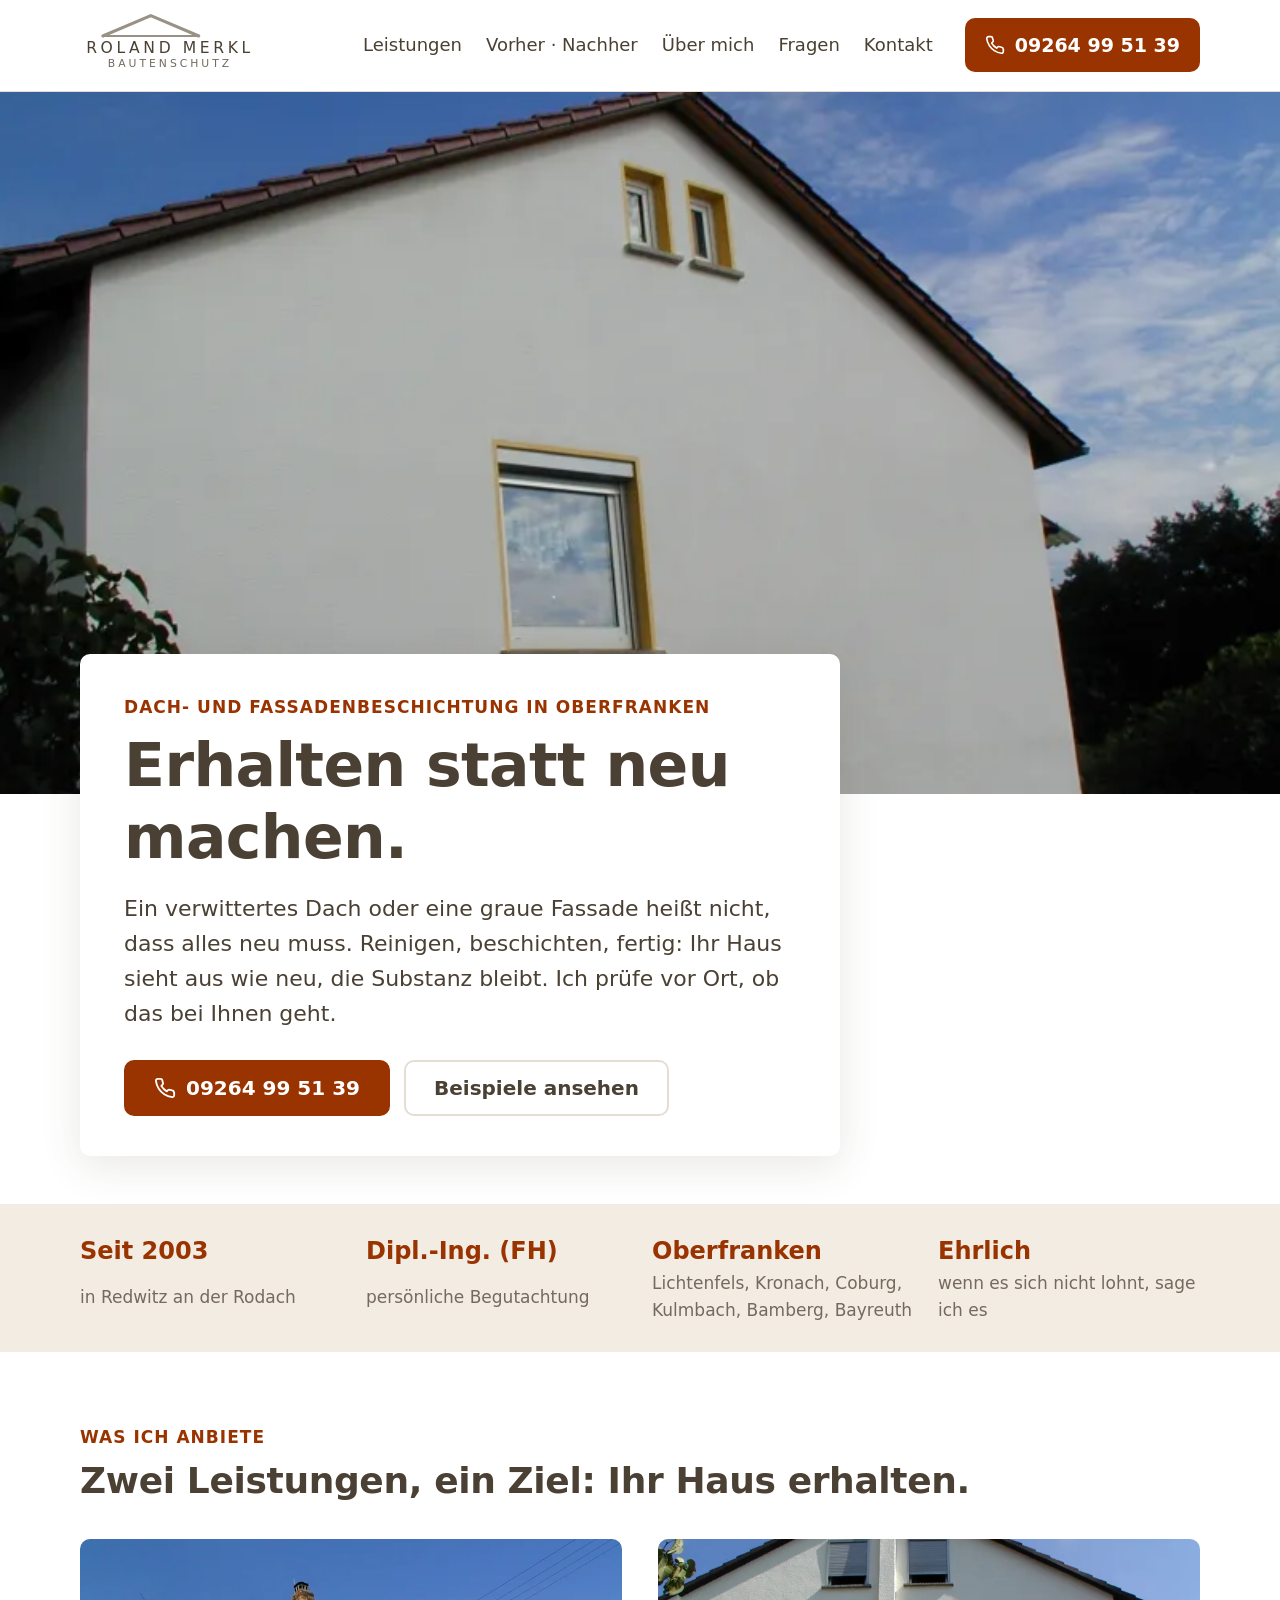
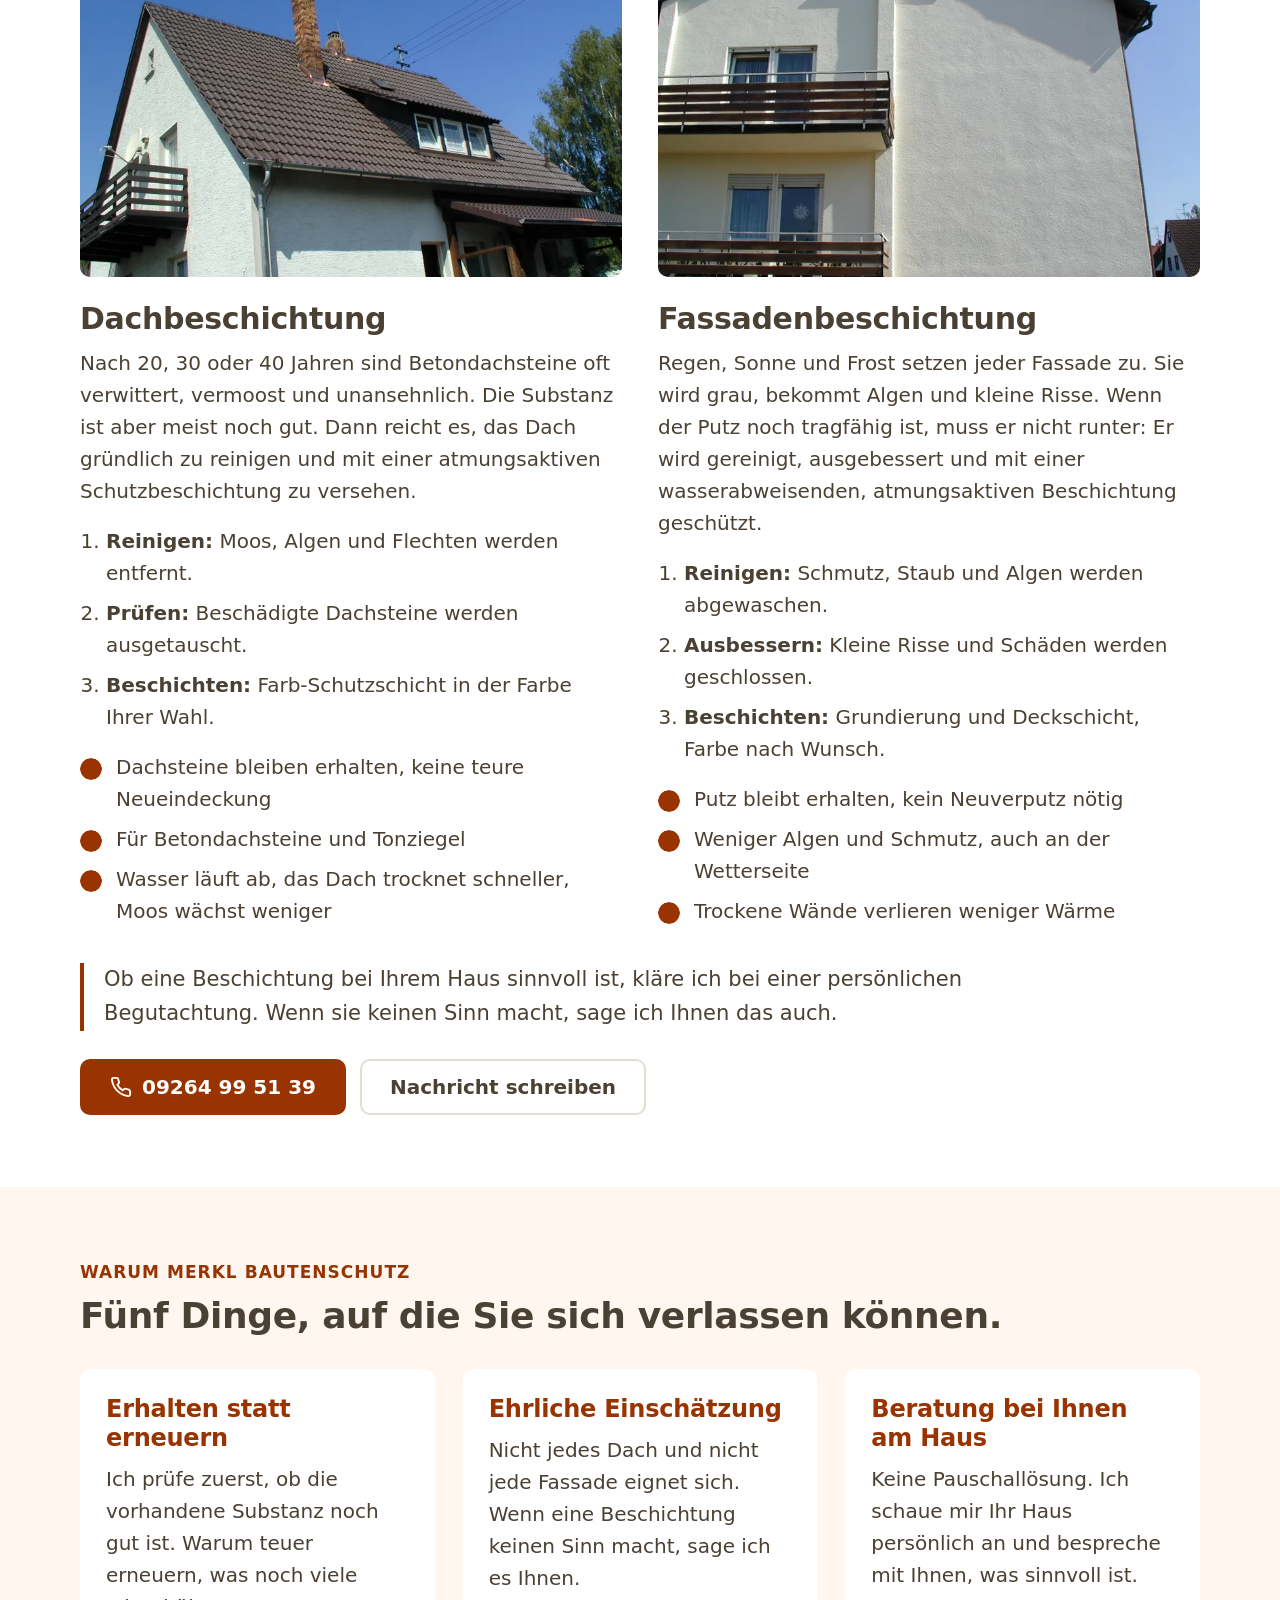
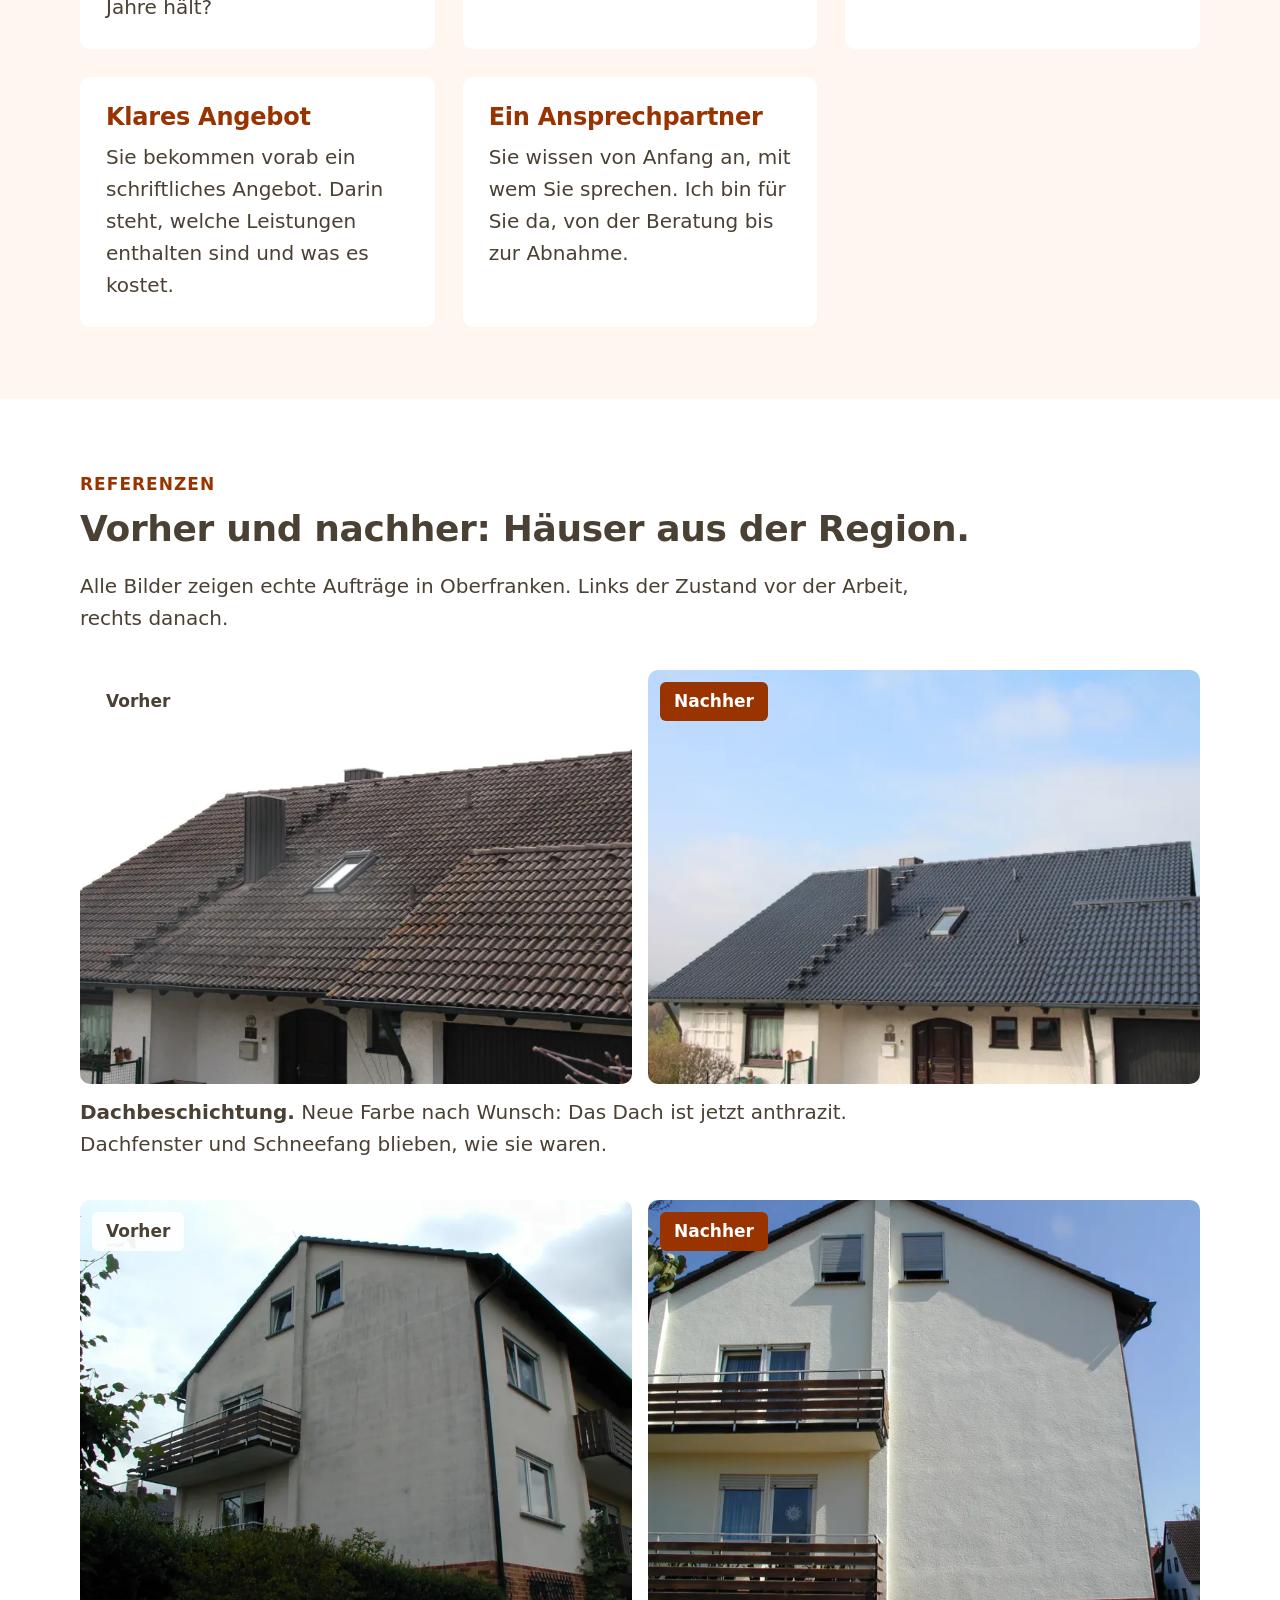
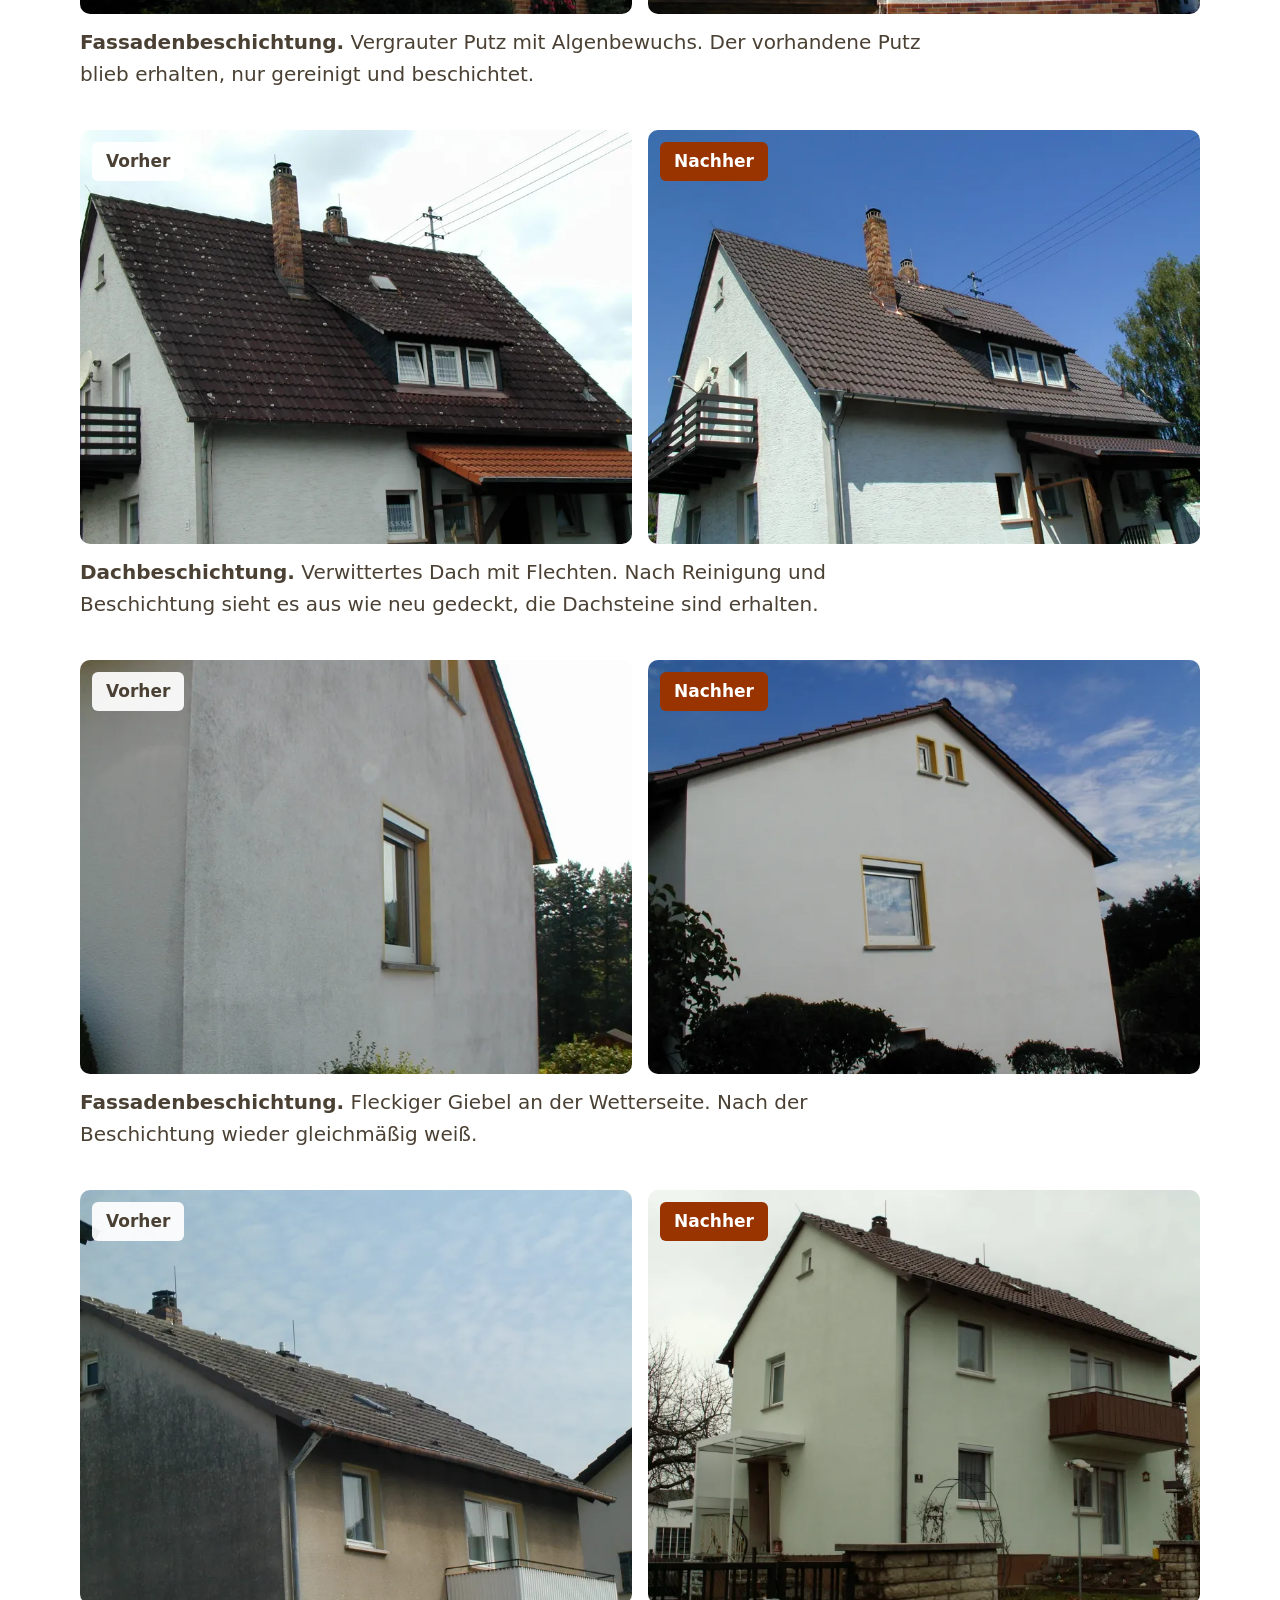
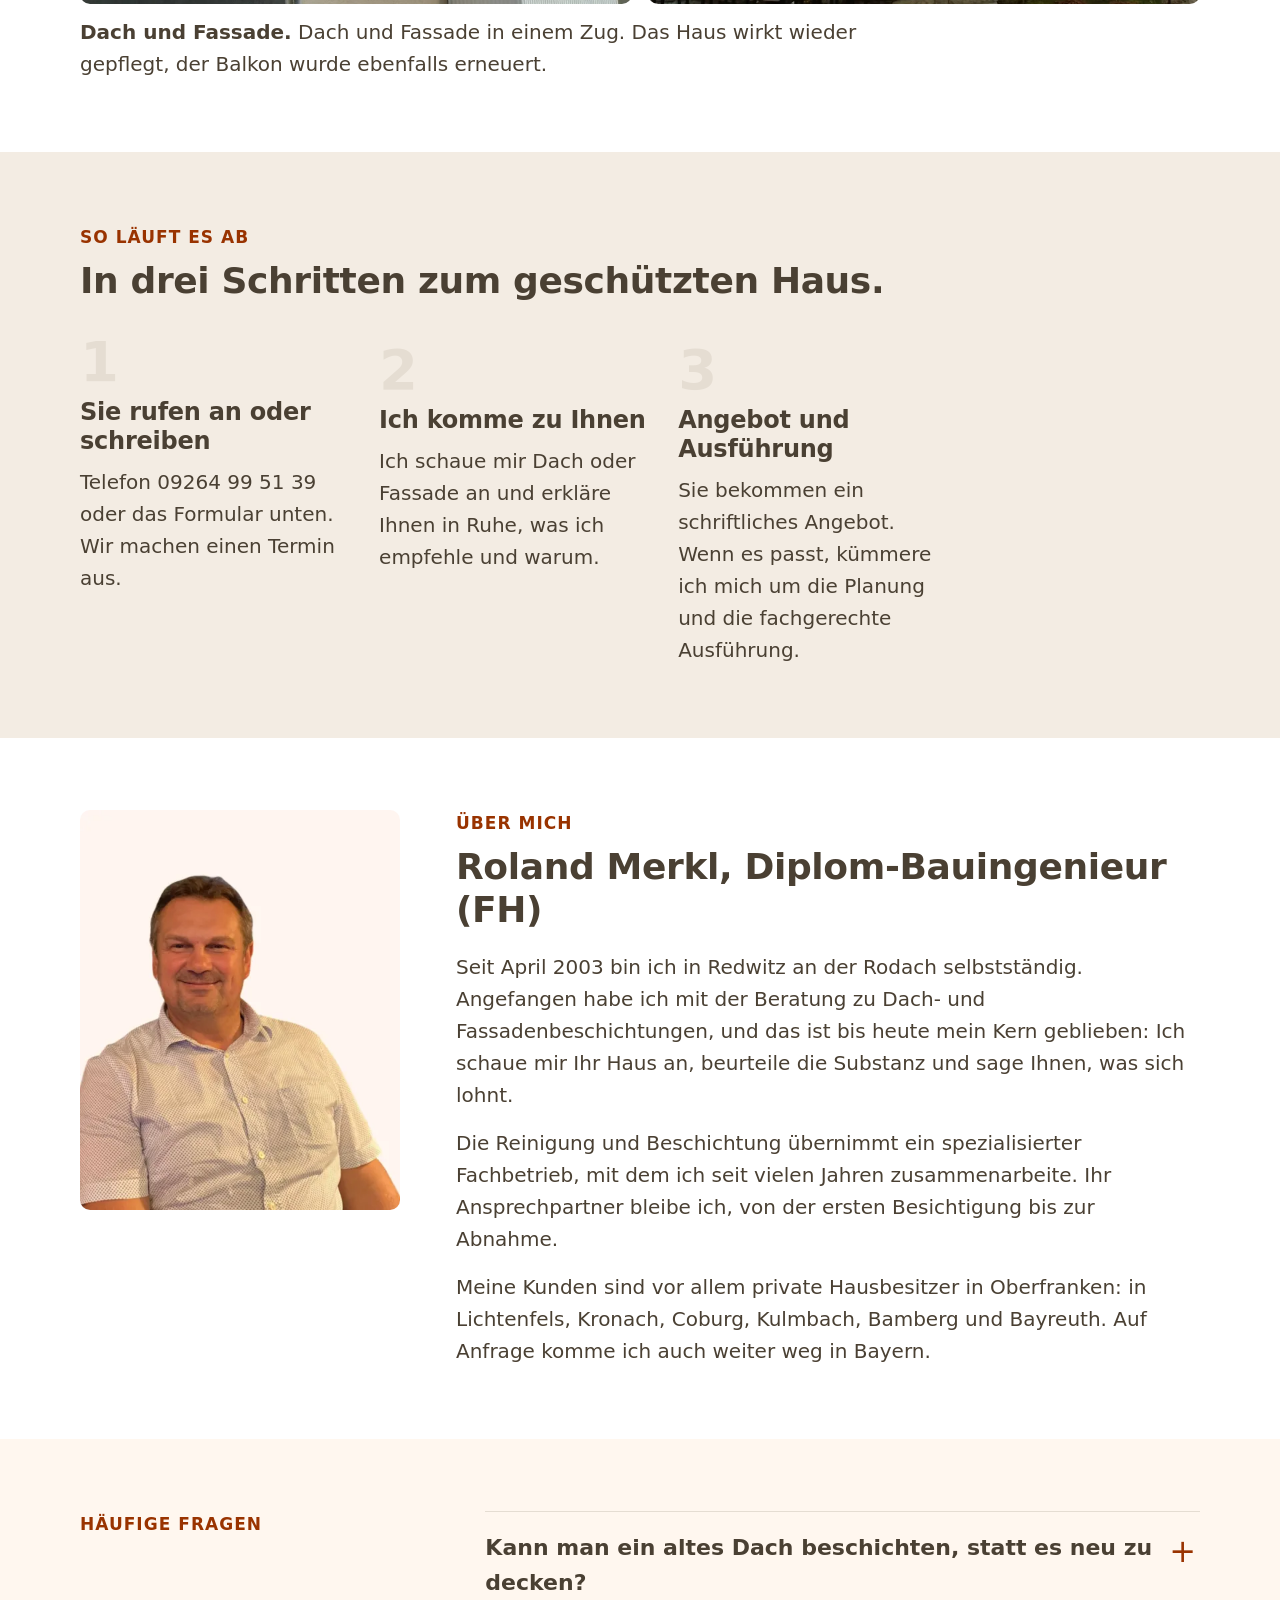
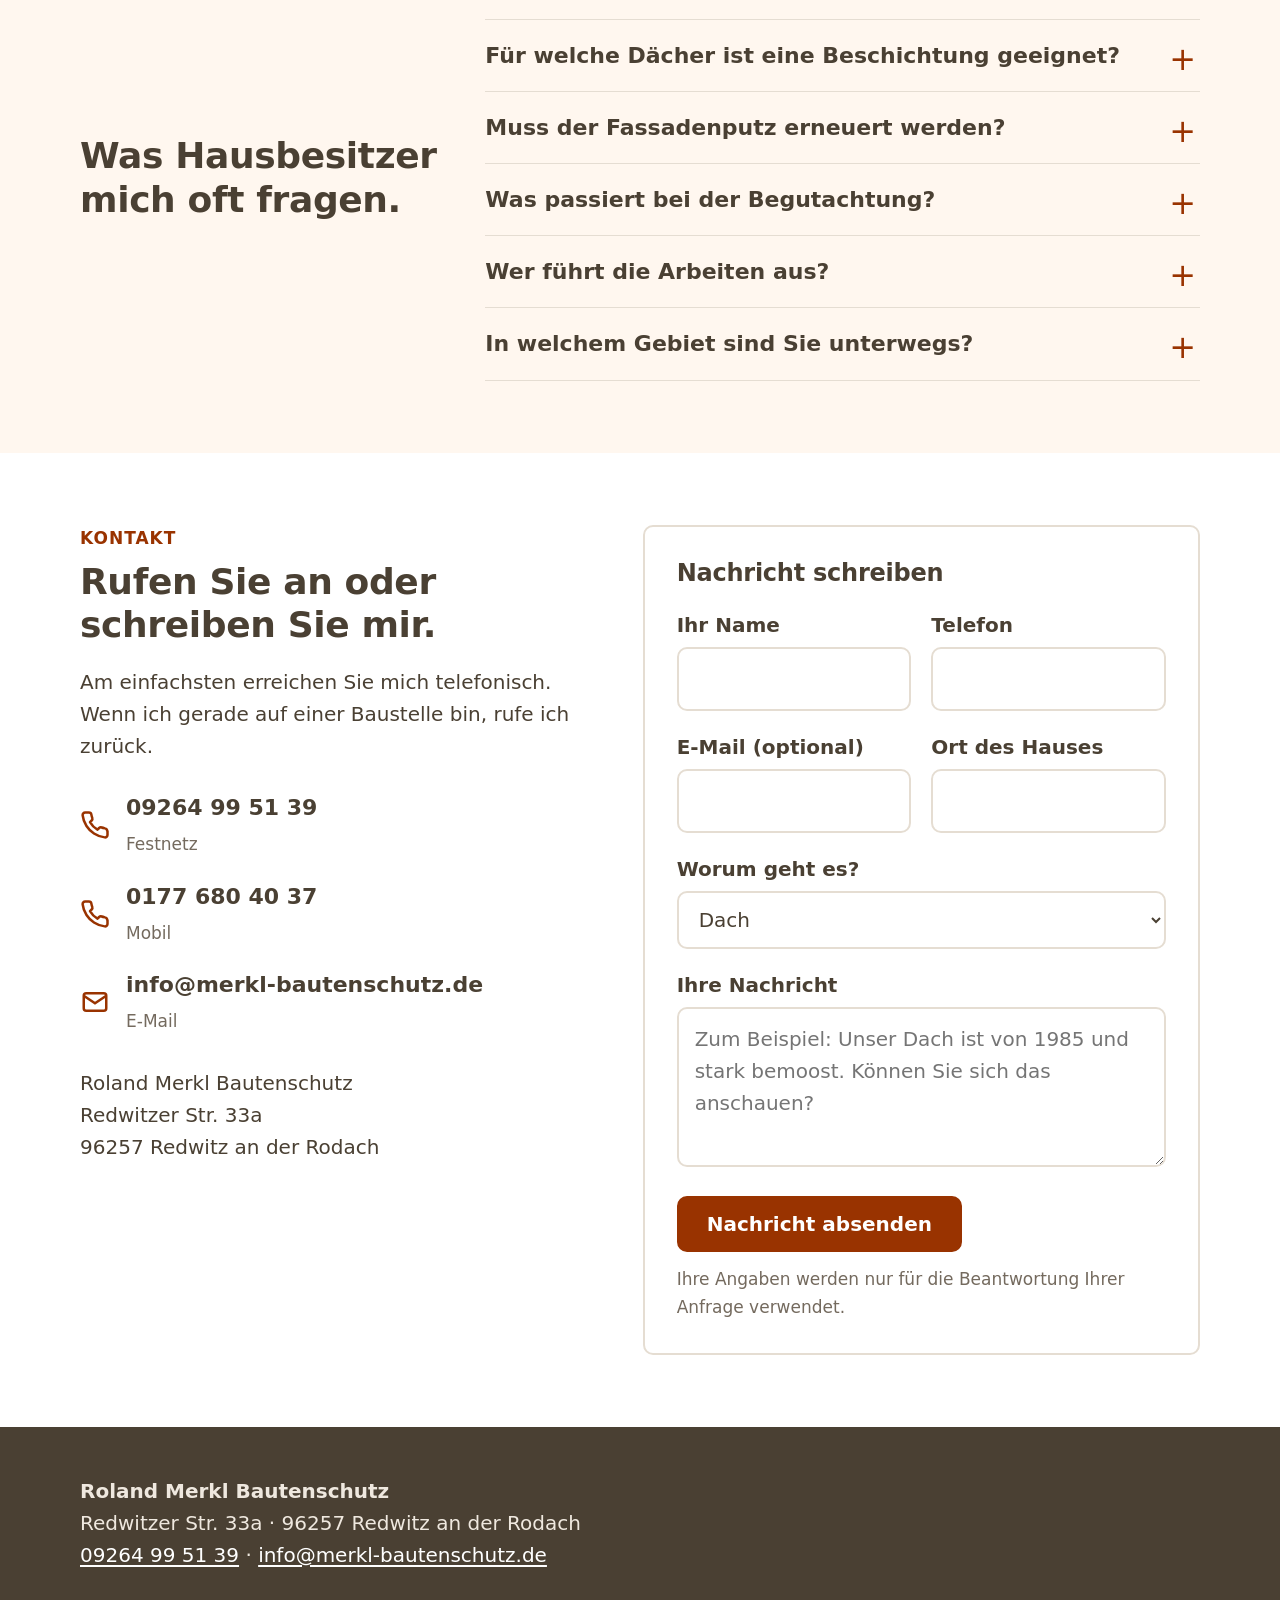
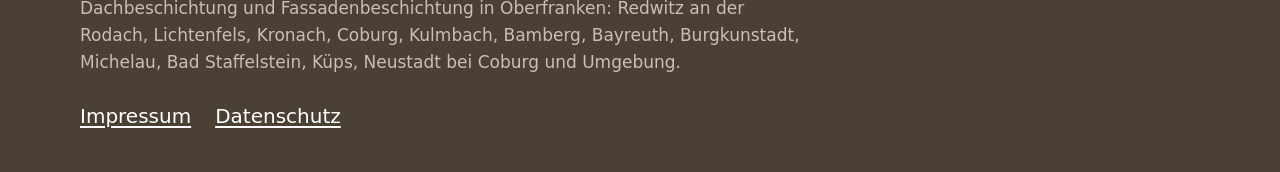
==== index.html @ bc57bfea "Bilder getauscht: Fassade oben, anderes Fassadenbild bei Leistungen, anderes Dach-Paar zuerst" ====
<!doctype html>
<html lang="de">
<head>
<meta charset="utf-8">
<meta name="robots" content="noindex">
<meta name="viewport" content="width=device-width, initial-scale=1">
<title>Dachbeschichtung und Fassadenbeschichtung in Oberfranken · Roland Merkl Bautenschutz</title>
<meta name="description" content="Dach und Fassade erhalten statt teuer erneuern: Dachbeschichtung und Fassadenbeschichtung in Oberfranken (Lichtenfels, Kronach, Coburg, Kulmbach, Bamberg, Bayreuth). Persönliche Begutachtung durch Diplom-Bauingenieur Roland Merkl, Redwitz. Tel. 09264 99 51 39.">
<link rel="canonical" href="https://www.merkl-bautenschutz.de/">
<meta property="og:type" content="website">
<meta property="og:locale" content="de_DE">
<meta property="og:title" content="Dach- und Fassadenbeschichtung in Oberfranken · Roland Merkl Bautenschutz">
<meta property="og:description" content="Ein altes Dach muss nicht gleich neu gedeckt werden. Persönliche Begutachtung, ehrliche Einschätzung, Ausführung durch Fachbetrieb.">
<meta property="og:image" content="https://www.merkl-bautenschutz.de/assets/original/dach-2-nachher.jpg">
<meta property="og:url" content="https://www.merkl-bautenschutz.de/">
<script type="application/ld+json">{"@context": "https://schema.org", "@type": "HomeAndConstructionBusiness", "name": "Roland Merkl Bautenschutz", "description": "Dachbeschichtung und Fassadenbeschichtung in Oberfranken. Persönliche Begutachtung durch Diplom-Bauingenieur (FH) Roland Merkl. Erhalten statt neu decken oder neu verputzen.", "url": "https://www.merkl-bautenschutz.de/", "telephone": "+499264995139", "email": "info@merkl-bautenschutz.de", "founder": {"@type": "Person", "name": "Roland Merkl", "jobTitle": "Diplom-Bauingenieur (FH)"}, "foundingDate": "2003-04", "address": {"@type": "PostalAddress", "streetAddress": "Redwitzer Str. 33a", "postalCode": "96257", "addressLocality": "Redwitz an der Rodach", "addressRegion": "Bayern", "addressCountry": "DE"}, "geo": {"@type": "GeoCoordinates", "latitude": 50.1968, "longitude": 11.2182}, "areaServed": [{"@type": "Place", "name": "Redwitz an der Rodach"}, {"@type": "Place", "name": "Lichtenfels"}, {"@type": "Place", "name": "Kronach"}, {"@type": "Place", "name": "Coburg"}, {"@type": "Place", "name": "Kulmbach"}, {"@type": "Place", "name": "Bamberg"}, {"@type": "Place", "name": "Bayreuth"}, {"@type": "Place", "name": "Burgkunstadt"}, {"@type": "Place", "name": "Michelau"}, {"@type": "Place", "name": "Bad Staffelstein"}, {"@type": "Place", "name": "Küps"}, {"@type": "Place", "name": "Neustadt bei Coburg"}, {"@type": "Place", "name": "Oberfranken"}, {"@type": "Place", "name": "Bayern"}], "image": ["https://www.merkl-bautenschutz.de/assets/dach-1-nachher.jpg", "https://www.merkl-bautenschutz.de/assets/fassade-1-nachher.jpg", "https://www.merkl-bautenschutz.de/assets/dach-2-nachher.jpg", "https://www.merkl-bautenschutz.de/assets/fassade-2-nachher.jpg", "https://www.merkl-bautenschutz.de/assets/dach-fassade-1-nachher.jpg"], "hasOfferCatalog": {"@type": "OfferCatalog", "name": "Leistungen", "itemListElement": [{"@type": "Offer", "itemOffered": {"@type": "Service", "name": "Dachbeschichtung", "description": "Reinigung und Schutzbeschichtung von Betondachsteinen und Tonziegeln, statt Neueindeckung."}}, {"@type": "Offer", "itemOffered": {"@type": "Service", "name": "Fassadenbeschichtung", "description": "Reinigung, Ausbesserung und wasserabweisende Beschichtung von Putzfassaden, statt Neuverputz."}}]}}</script>
<script type="application/ld+json">{"@context": "https://schema.org", "@type": "FAQPage", "mainEntity": [{"@type": "Question", "name": "Kann man ein altes Dach beschichten, statt es neu zu decken?", "acceptedAnswer": {"@type": "Answer", "text": "Ja, wenn die Dachsteine noch fest und die Unterkonstruktion in Ordnung sind. Die Beschichtung schützt die Oberfläche und sorgt dafür, dass Wasser abläuft und Moos nicht mehr so leicht wächst. Ob das bei Ihrem Dach geht, sehe ich bei der Begutachtung."}}, {"@type": "Question", "name": "Für welche Dächer ist eine Beschichtung geeignet?", "acceptedAnswer": {"@type": "Answer", "text": "Für Betondachsteine und Tonziegel mit guter Substanz. Bei stark beschädigten Steinen, undichter Unterdeckung oder schadhafter Konstruktion rate ich ab. Dann ist eine Neueindeckung die ehrlichere Lösung."}}, {"@type": "Question", "name": "Muss der Fassadenputz erneuert werden?", "acceptedAnswer": {"@type": "Answer", "text": "In vielen Fällen nicht. Wenn der Putz noch tragfähig ist, wird er gereinigt, kleine Risse werden ausgebessert, dann kommt die Beschichtung drauf. Das ist deutlich günstiger als neu verputzen."}}, {"@type": "Question", "name": "Was passiert bei der Begutachtung?", "acceptedAnswer": {"@type": "Answer", "text": "Ich komme zu Ihnen nach Hause, schaue mir Dach oder Fassade an und erkläre Ihnen, was sinnvoll ist und was nicht. Danach bekommen Sie ein schriftliches Angebot, in dem alle Leistungen aufgeführt sind."}}, {"@type": "Question", "name": "Wer führt die Arbeiten aus?", "acceptedAnswer": {"@type": "Answer", "text": "Die Reinigung und Beschichtung übernimmt ein spezialisierter Fachbetrieb, mit dem ich seit vielen Jahren zusammenarbeite. Ihr Ansprechpartner bleibe ich, von der ersten Beratung bis zur Abnahme."}}, {"@type": "Question", "name": "In welchem Gebiet sind Sie unterwegs?", "acceptedAnswer": {"@type": "Answer", "text": "Vor allem in Oberfranken: Lichtenfels, Kronach, Coburg, Kulmbach, Bamberg und Bayreuth. Auf Anfrage komme ich auch weiter weg in Bayern."}}]}</script>
<link rel="icon" href="favicon.svg" type="image/svg+xml">
<link rel="stylesheet" href="design.css">
<style>
.kopf { position: sticky; top: 0; background: var(--weiss); border-bottom: 1px solid var(--linie); z-index: 20; }
.kopf-innen { display: flex; align-items: center; gap: 32px; padding: 12px 0; }
.logo { width: 180px; height: auto; }
.kopf nav { display: flex; gap: 24px; margin-left: auto; font-size: 18px; }
.kopf nav a { color: var(--grau); text-decoration: none; }
.kopf nav a:hover { color: var(--rot); }
.kopf-tel { display: inline-flex; align-items: center; gap: 10px; color: var(--weiss); background: var(--rot); padding: 12px 20px; border-radius: var(--radius); font-weight: 700; font-size: 19px; text-decoration: none; }
.kopf-tel:hover { background: var(--rot-dunkel); color: #fff; }
.kopf-tel svg { width: 20px; height: 20px; }
.hero { padding: 0; position: relative; }
.hero-bild img { width: 100%; height: min(78vh, 720px); object-fit: cover; object-position: center 40%; }
.hero-innen { position: relative; margin-top: -140px; }
.hero-box { background: var(--weiss); border-radius: var(--radius); padding: 40px 44px; max-width: 760px; box-shadow: 0 10px 40px rgba(74,64,51,.12); }
.hero-box h1 { font-size: clamp(40px, 5.6vw, 60px); }
.gross { font-size: 22px; margin-top: 18px; }
.band { padding-block: 28px; margin-top: 48px; }
.band-innen { display: grid; grid-template-columns: repeat(4, 1fr); gap: 24px; }
.band-innen div { display: grid; }
.band-innen strong { font-size: 24px; color: var(--rot); }
.band-innen span { font-size: 17px; color: var(--grau-mittel); }
.karten { display: grid; grid-template-columns: 1fr 1fr; gap: 36px; margin-top: 36px; }
.karte img { border-radius: var(--radius); aspect-ratio: 16/10; object-fit: cover; width: 100%; }
.karte-text { padding: 24px 0 0; }
.karte-text h3 { font-size: 30px; }
.karte-text ol { margin: 18px 0; }
.karte-text .haken { margin-top: 18px; }
.hinweis { margin-top: 36px; font-size: 21px; border-left: 4px solid var(--rot); padding-left: 20px; }
.gruende { display: grid; grid-template-columns: repeat(3, 1fr); gap: 28px; margin-top: 32px; }
.gruende > div { background: var(--weiss); border-radius: var(--radius); padding: 26px; }
.gruende h3 { color: var(--rot); }
.einleitung { margin-bottom: 36px; }
.vn-liste { gap: 40px; }
.schritte { list-style: none; padding: 0; display: grid; grid-template-columns: repeat(3, 1fr); gap: 32px; margin-top: 32px; counter-reset: s; }
.nr { font-size: 56px; line-height: 1; font-weight: 700; color: var(--linie); display: block; margin-bottom: 8px; }
.ueber-innen { display: grid; grid-template-columns: 320px 1fr; gap: 56px; align-items: start; }
.portrait-bild { border-radius: var(--radius); width: 100%; aspect-ratio: 4/5; object-fit: cover; }
.fragen-innen { display: grid; grid-template-columns: 1fr 2fr; gap: 48px; }
.fragen-innen h2 { grid-column: 1; }
.fragen-innen .kopf-ueber { grid-column: 1; }
.faq { grid-column: 2; grid-row: 1 / span 2; }
.faq details { border-top: 1px solid var(--linie); padding: 18px 0; }
.faq details:last-child { border-bottom: 1px solid var(--linie); }
.faq summary { cursor: pointer; font-weight: 600; font-size: 22px; list-style: none; position: relative; padding-right: 40px; }
.faq summary::after { content: "+"; position: absolute; right: 4px; top: -4px; font-size: 32px; color: var(--rot); font-weight: 400; }
.faq details[open] summary::after { content: "–"; }
.faq details p { margin-top: 12px; }
.kontakt-innen { display: grid; grid-template-columns: 1fr 1.1fr; gap: 56px; align-items: start; }
.kontakt-daten { margin-top: 28px; display: grid; gap: 18px; }
.kontakt-zeile { display: flex; align-items: center; gap: 16px; color: var(--grau); text-decoration: none; font-size: 22px; }
.kontakt-zeile svg { width: 30px; height: 30px; color: var(--rot); flex: none; }
.adresse { margin-top: 12px; }
.formular { border: 2px solid var(--linie); padding: 32px; border-radius: var(--radius); }
.formular h3 { margin-bottom: 22px; }
.formular-hinweis { margin-top: 14px; }
.fuss { background: var(--grau); color: #efe8df; padding: 48px 0 40px; }
.fuss a { color: #fff; }
.fuss-innen { display: grid; gap: 24px; }
.fuss .orte { color: #c9bfb3; }
.fuss-nav { display: flex; gap: 24px; }
@media (max-width: 900px) {
  .hero-bild img { height: 52vh; }
  .hero-innen { margin-top: -60px; }
  .hero-box { padding: 28px 24px; }
  .band-innen, .karten, .ueber-innen, .kontakt-innen, .gruende, .fragen-innen { grid-template-columns: 1fr; }
  .faq { grid-column: 1; grid-row: auto; }
  .schritte { grid-template-columns: 1fr; gap: 24px; }
  .kopf nav { display: none; }
  .kopf-tel span { display: none; }
  .kopf-tel { padding: 12px; }
  .kopf-innen { justify-content: space-between; }
  .portrait { max-width: 260px; }
}

.formular + .formular { margin-top: 20px; }
</style>
</head>
<body>
<header class="kopf">
  <div class="wrap kopf-innen">
    <a href="#" class="logo-link"><svg class="logo" viewBox="0 0 300 96" role="img" aria-label="Roland Merkl Bautenschutz">
  <path d="M38 40 L118 6 L198 40" fill="none" stroke="#9a9186" stroke-width="5" stroke-linecap="round" stroke-linejoin="round"/>
  <path d="M38 40 L198 40" fill="none" stroke="#9a9186" stroke-width="3" stroke-linecap="round"/>
  <text x="150" y="68" text-anchor="middle" font-family="system-ui, Helvetica, Arial, sans-serif" font-size="26" font-weight="500" letter-spacing="6" fill="#4a4033">ROLAND MERKL</text>
  <text x="150" y="91" text-anchor="middle" font-family="system-ui, Helvetica, Arial, sans-serif" font-size="18" font-weight="400" letter-spacing="5" fill="#746a5e">BAUTENSCHUTZ</text>
</svg></a>
    <nav aria-label="Hauptmenü">
      <a href="#leistungen">Leistungen</a>
      <a href="#vorher-nachher">Vorher · Nachher</a>
      <a href="#ueber">Über mich</a>
      <a href="#fragen">Fragen</a>
      <a href="#kontakt">Kontakt</a>
    </nav>
    <a class="kopf-tel" href="tel:+499264995139"><svg viewBox="0 0 24 24" fill="none" stroke="currentColor" stroke-width="2" stroke-linecap="round" stroke-linejoin="round" aria-hidden="true"><path d="M22 16.9v3a2 2 0 0 1-2.2 2 19.8 19.8 0 0 1-8.6-3.1 19.5 19.5 0 0 1-6-6A19.8 19.8 0 0 1 2.1 4.2 2 2 0 0 1 4.1 2h3a2 2 0 0 1 2 1.7c.1.9.4 1.8.7 2.6a2 2 0 0 1-.5 2.1L8 9.7a16 16 0 0 0 6 6l1.3-1.3a2 2 0 0 1 2.1-.4c.8.3 1.7.5 2.6.7a2 2 0 0 1 1.7 2z"/></svg><span>09264 99 51 39</span></a>
  </div>
</header>
<main>
<section class="hero">
  <div class="hero-bild"><picture><source type="image/webp" srcset="assets/fassade-2-nachher-800.webp 800w, assets/fassade-2-nachher-1600.webp 1600w" sizes="(max-width: 760px) 100vw, 560px"><img src="assets/original/fassade-2-nachher.jpg" alt="Fassadenbeschichtung in Oberfranken: strahlend weiße Giebelfassade nach der Beschichtung, Fenster gelb eingefasst" width="1600" height="1200" fetchpriority="high"></picture></div>
  <div class="wrap hero-innen">
    <div class="hero-box">
      <p class="kopf-ueber">Dach- und Fassadenbeschichtung in Oberfranken</p>
      <h1>Erhalten statt neu machen.</h1>
      <p class="gross">Ein verwittertes Dach oder eine graue Fassade heißt nicht, dass alles neu muss. Reinigen, beschichten, fertig: Ihr Haus sieht aus wie neu, die Substanz bleibt. Ich prüfe vor Ort, ob das bei Ihnen geht.</p>
      <div class="knoepfe"><a class="knopf rot" href="tel:+499264995139"><svg viewBox="0 0 24 24" fill="none" stroke="currentColor" stroke-width="2" stroke-linecap="round" stroke-linejoin="round" aria-hidden="true"><path d="M22 16.9v3a2 2 0 0 1-2.2 2 19.8 19.8 0 0 1-8.6-3.1 19.5 19.5 0 0 1-6-6A19.8 19.8 0 0 1 2.1 4.2 2 2 0 0 1 4.1 2h3a2 2 0 0 1 2 1.7c.1.9.4 1.8.7 2.6a2 2 0 0 1-.5 2.1L8 9.7a16 16 0 0 0 6 6l1.3-1.3a2 2 0 0 1 2.1-.4c.8.3 1.7.5 2.6.7a2 2 0 0 1 1.7 2z"/></svg>09264 99 51 39</a><a class="knopf hell" href="#vorher-nachher">Beispiele ansehen</a></div>
    </div>
  </div>
</section>
<section class="band sand">
  <div class="wrap band-innen">
    <div><strong>Seit 2003</strong><span>in Redwitz an der Rodach</span></div>
    <div><strong>Dipl.-Ing. (FH)</strong><span>persönliche Begutachtung</span></div>
    <div><strong>Oberfranken</strong><span>Lichtenfels, Kronach, Coburg, Kulmbach, Bamberg, Bayreuth</span></div>
    <div><strong>Ehrlich</strong><span>wenn es sich nicht lohnt, sage ich es</span></div>
  </div>
</section>
<section id="leistungen">
  <div class="wrap">
    <p class="kopf-ueber">Was ich anbiete</p>
    <h2>Zwei Leistungen, ein Ziel: Ihr Haus erhalten.</h2>
    <div class="karten">
      <article class="karte" id="dach">
        <picture><source type="image/webp" srcset="assets/dach-2-nachher-800.webp 800w, assets/dach-2-nachher-1600.webp 1600w" sizes="(max-width: 760px) 100vw, 560px"><img src="assets/original/dach-2-nachher.jpg" alt="Dachbeschichtung in Oberfranken: frisch beschichtetes Betondachsteindach in Dunkelbraun mit Gaube und Klinkerkamin" width="1600" height="1200" loading="lazy"></picture>
        <div class="karte-text">
          <h3>Dachbeschichtung</h3>
          <p>Nach 20, 30 oder 40 Jahren sind Betondachsteine oft verwittert, vermoost und unansehnlich. Die Substanz ist aber meist noch gut. Dann reicht es, das Dach gründlich zu reinigen und mit einer atmungsaktiven Schutzbeschichtung zu versehen.</p>
          <ol>
            <li><strong>Reinigen:</strong> Moos, Algen und Flechten werden entfernt.</li>
            <li><strong>Prüfen:</strong> Beschädigte Dachsteine werden ausgetauscht.</li>
            <li><strong>Beschichten:</strong> Farb-Schutzschicht in der Farbe Ihrer Wahl.</li>
          </ol>
          <ul class="haken">
            <li>Dachsteine bleiben erhalten, keine teure Neueindeckung</li>
            <li>Für Betondachsteine und Tonziegel</li>
            <li>Wasser läuft ab, das Dach trocknet schneller, Moos wächst weniger</li>
          </ul>
        </div>
      </article>
      <article class="karte" id="fassade">
        <picture><source type="image/webp" srcset="assets/fassade-1-nachher-800.webp 800w, assets/fassade-1-nachher-1600.webp 1600w" sizes="(max-width: 760px) 100vw, 560px"><img src="assets/original/fassade-1-nachher.jpg" alt="Fassadenbeschichtung in Oberfranken: heller Hausgiebel mit zwei Holzbalkonen nach Reinigung und Beschichtung" width="1600" height="1200" loading="lazy"></picture>
        <div class="karte-text">
          <h3>Fassadenbeschichtung</h3>
          <p>Regen, Sonne und Frost setzen jeder Fassade zu. Sie wird grau, bekommt Algen und kleine Risse. Wenn der Putz noch tragfähig ist, muss er nicht runter: Er wird gereinigt, ausgebessert und mit einer wasserabweisenden, atmungsaktiven Beschichtung geschützt.</p>
          <ol>
            <li><strong>Reinigen:</strong> Schmutz, Staub und Algen werden abgewaschen.</li>
            <li><strong>Ausbessern:</strong> Kleine Risse und Schäden werden geschlossen.</li>
            <li><strong>Beschichten:</strong> Grundierung und Deckschicht, Farbe nach Wunsch.</li>
          </ol>
          <ul class="haken">
            <li>Putz bleibt erhalten, kein Neuverputz nötig</li>
            <li>Weniger Algen und Schmutz, auch an der Wetterseite</li>
            <li>Trockene Wände verlieren weniger Wärme</li>
          </ul>
        </div>
      </article>
    </div>
    <p class="hinweis">Ob eine Beschichtung bei Ihrem Haus sinnvoll ist, kläre ich bei einer persönlichen Begutachtung. Wenn sie keinen Sinn macht, sage ich Ihnen das auch.</p>
    <div class="knoepfe"><a class="knopf rot" href="tel:+499264995139"><svg viewBox="0 0 24 24" fill="none" stroke="currentColor" stroke-width="2" stroke-linecap="round" stroke-linejoin="round" aria-hidden="true"><path d="M22 16.9v3a2 2 0 0 1-2.2 2 19.8 19.8 0 0 1-8.6-3.1 19.5 19.5 0 0 1-6-6A19.8 19.8 0 0 1 2.1 4.2 2 2 0 0 1 4.1 2h3a2 2 0 0 1 2 1.7c.1.9.4 1.8.7 2.6a2 2 0 0 1-.5 2.1L8 9.7a16 16 0 0 0 6 6l1.3-1.3a2 2 0 0 1 2.1-.4c.8.3 1.7.5 2.6.7a2 2 0 0 1 1.7 2z"/></svg>09264 99 51 39</a><a class="knopf hell" href="#kontakt">Nachricht schreiben</a></div>
  </div>
</section>
<section id="warum" class="creme">
  <div class="wrap">
    <p class="kopf-ueber">Warum Merkl Bautenschutz</p>
    <h2>Fünf Dinge, auf die Sie sich verlassen können.</h2>
    <div class="gruende">
      <div><h3>Erhalten statt erneuern</h3><p>Ich prüfe zuerst, ob die vorhandene Substanz noch gut ist. Warum teuer erneuern, was noch viele Jahre hält?</p></div>
      <div><h3>Ehrliche Einschätzung</h3><p>Nicht jedes Dach und nicht jede Fassade eignet sich. Wenn eine Beschichtung keinen Sinn macht, sage ich es Ihnen.</p></div>
      <div><h3>Beratung bei Ihnen am Haus</h3><p>Keine Pauschallösung. Ich schaue mir Ihr Haus persönlich an und bespreche mit Ihnen, was sinnvoll ist.</p></div>
      <div><h3>Klares Angebot</h3><p>Sie bekommen vorab ein schriftliches Angebot. Darin steht, welche Leistungen enthalten sind und was es kostet.</p></div>
      <div><h3>Ein Ansprechpartner</h3><p>Sie wissen von Anfang an, mit wem Sie sprechen. Ich bin für Sie da, von der Beratung bis zur Abnahme.</p></div>
    </div>
  </div>
</section>
<section id="vorher-nachher">
  <div class="wrap">
    <p class="kopf-ueber">Referenzen</p>
    <h2>Vorher und nachher: Häuser aus der Region.</h2>
    <p class="einleitung">Alle Bilder zeigen echte Aufträge in Oberfranken. Links der Zustand vor der Arbeit, rechts danach.</p>
    <div class="vn-liste"><div class="vn-paar">
  <div class="vn">
    <figure class="vorher"><picture><source type="image/webp" srcset="assets/dach-1-vorher-800.webp 800w, assets/dach-1-vorher-1600.webp 1600w" sizes="(max-width: 760px) 100vw, 560px"><img src="assets/original/dach-1-vorher.jpg" alt="Dachbeschichtung in Oberfranken: braunes Betondachsteindach mit Dachfenster, bemoost und verwittert, vor der Beschichtung" width="1600" height="1200" loading="lazy"></picture><figcaption>Vorher</figcaption></figure>
    <figure class="nachher"><picture><source type="image/webp" srcset="assets/dach-1-nachher-800.webp 800w, assets/dach-1-nachher-1600.webp 1600w" sizes="(max-width: 760px) 100vw, 560px"><img src="assets/original/dach-1-nachher.jpg" alt="Dachbeschichtung in Oberfranken: dasselbe Dach in Anthrazit beschichtet, mit Dachfenster und Schneefanggittern" width="720" height="480" loading="lazy"></picture><figcaption>Nachher</figcaption></figure>
  </div>
  <p class="vn-text"><strong>Dachbeschichtung.</strong> Neue Farbe nach Wunsch: Das Dach ist jetzt anthrazit. Dachfenster und Schneefang blieben, wie sie waren.</p>
</div>
<div class="vn-paar">
  <div class="vn">
    <figure class="vorher"><picture><source type="image/webp" srcset="assets/fassade-1-vorher-800.webp 800w, assets/fassade-1-vorher-1600.webp 1600w" sizes="(max-width: 760px) 100vw, 560px"><img src="assets/original/fassade-1-vorher.jpg" alt="Fassadenbeschichtung in Oberfranken: Hausgiebel mit zwei Balkonen, Putz grau und mit Algen verfärbt, vor der Reinigung" width="1600" height="1200" loading="lazy"></picture><figcaption>Vorher</figcaption></figure>
    <figure class="nachher"><picture><source type="image/webp" srcset="assets/fassade-1-nachher-800.webp 800w, assets/fassade-1-nachher-1600.webp 1600w" sizes="(max-width: 760px) 100vw, 560px"><img src="assets/original/fassade-1-nachher.jpg" alt="Fassadenbeschichtung in Oberfranken: derselbe Giebel nach Reinigung und Beschichtung, Putz gleichmäßig hell und sauber" width="1600" height="1200" loading="lazy"></picture><figcaption>Nachher</figcaption></figure>
  </div>
  <p class="vn-text"><strong>Fassadenbeschichtung.</strong> Vergrauter Putz mit Algenbewuchs. Der vorhandene Putz blieb erhalten, nur gereinigt und beschichtet.</p>
</div>
<div class="vn-paar">
  <div class="vn">
    <figure class="vorher"><picture><source type="image/webp" srcset="assets/dach-2-vorher-800.webp 800w, assets/dach-2-vorher-1600.webp 1600w" sizes="(max-width: 760px) 100vw, 560px"><img src="assets/original/dach-2-vorher.jpg" alt="Dachbeschichtung in Oberfranken: Betondachsteindach mit Gaube, stark von Flechten und Moos befallen, vor der Reinigung" width="1600" height="1200" loading="lazy"></picture><figcaption>Vorher</figcaption></figure>
    <figure class="nachher"><picture><source type="image/webp" srcset="assets/dach-2-nachher-800.webp 800w, assets/dach-2-nachher-1600.webp 1600w" sizes="(max-width: 760px) 100vw, 560px"><img src="assets/original/dach-2-nachher.jpg" alt="Dachbeschichtung in Oberfranken: dasselbe Dach nach Reinigung und Beschichtung in Dunkelbraun, Kamine und Gaube neu eingefasst" width="1600" height="1200" loading="lazy"></picture><figcaption>Nachher</figcaption></figure>
  </div>
  <p class="vn-text"><strong>Dachbeschichtung.</strong> Verwittertes Dach mit Flechten. Nach Reinigung und Beschichtung sieht es aus wie neu gedeckt, die Dachsteine sind erhalten.</p>
</div>
<div class="vn-paar">
  <div class="vn">
    <figure class="vorher"><picture><source type="image/webp" srcset="assets/fassade-2-vorher-800.webp 800w, assets/fassade-2-vorher-1600.webp 1600w" sizes="(max-width: 760px) 100vw, 560px"><img src="assets/original/fassade-2-vorher.jpg" alt="Fassadenbeschichtung in Oberfranken: Giebelwand mit gelb eingefassten Fenstern, Putz fleckig und verschmutzt" width="1200" height="1600" loading="lazy"></picture><figcaption>Vorher</figcaption></figure>
    <figure class="nachher"><picture><source type="image/webp" srcset="assets/fassade-2-nachher-800.webp 800w, assets/fassade-2-nachher-1600.webp 1600w" sizes="(max-width: 760px) 100vw, 560px"><img src="assets/original/fassade-2-nachher.jpg" alt="Fassadenbeschichtung in Oberfranken: dieselbe Giebelwand nach Beschichtung, Putz strahlend weiß" width="1600" height="1200" loading="lazy"></picture><figcaption>Nachher</figcaption></figure>
  </div>
  <p class="vn-text"><strong>Fassadenbeschichtung.</strong> Fleckiger Giebel an der Wetterseite. Nach der Beschichtung wieder gleichmäßig weiß.</p>
</div>
<div class="vn-paar">
  <div class="vn">
    <figure class="vorher"><picture><source type="image/webp" srcset="assets/dach-fassade-1-vorher-800.webp 800w, assets/dach-fassade-1-vorher-1600.webp 1600w" sizes="(max-width: 760px) 100vw, 560px"><img src="assets/original/dach-fassade-1-vorher.jpg" alt="Dach- und Fassadenbeschichtung in Oberfranken: Haus mit bemoostem Dach und dunkel verwitterter Fassade, vorher" width="1600" height="1200" loading="lazy"></picture><figcaption>Vorher</figcaption></figure>
    <figure class="nachher"><picture><source type="image/webp" srcset="assets/dach-fassade-1-nachher-800.webp 800w, assets/dach-fassade-1-nachher-1600.webp 1600w" sizes="(max-width: 760px) 100vw, 560px"><img src="assets/original/dach-fassade-1-nachher.jpg" alt="Dach- und Fassadenbeschichtung in Oberfranken: dasselbe Haus mit braunem Dach und hellgrüner Fassade, nachher" width="1600" height="1200" loading="lazy"></picture><figcaption>Nachher</figcaption></figure>
  </div>
  <p class="vn-text"><strong>Dach und Fassade.</strong> Dach und Fassade in einem Zug. Das Haus wirkt wieder gepflegt, der Balkon wurde ebenfalls erneuert.</p>
</div></div>
  </div>
</section>
<section id="ablauf" class="sand">
  <div class="wrap">
    <p class="kopf-ueber">So läuft es ab</p>
    <h2>In drei Schritten zum geschützten Haus.</h2>
    <ol class="schritte">
      <li><span class="nr">1</span><h3>Sie rufen an oder schreiben</h3><p>Telefon 09264 99 51 39 oder das Formular unten. Wir machen einen Termin aus.</p></li>
      <li><span class="nr">2</span><h3>Ich komme zu Ihnen</h3><p>Ich schaue mir Dach oder Fassade an und erkläre Ihnen in Ruhe, was ich empfehle und warum.</p></li>
      <li><span class="nr">3</span><h3>Angebot und Ausführung</h3><p>Sie bekommen ein schriftliches Angebot. Wenn es passt, kümmere ich mich um die Planung und die fachgerechte Ausführung.</p></li>
    </ol>
  </div>
</section>
<section id="ueber">
  <div class="wrap ueber-innen">
    <div class="portrait">
      <picture><source type="image/webp" srcset="assets/roland-merkl-480.webp 480w, assets/roland-merkl-1000.webp 1000w" sizes="(max-width: 760px) 260px, 320px"><img src="assets/roland-merkl-800.jpg" alt="Roland Merkl, Diplom-Bauingenieur (FH) und Inhaber von Roland Merkl Bautenschutz in Redwitz an der Rodach" width="1000" height="1250" loading="lazy" class="portrait-bild"></picture>
    </div>
    <div>
      <p class="kopf-ueber">Über mich</p>
      <h2>Roland Merkl, Diplom-Bauingenieur (FH)</h2>
      <p>Seit April 2003 bin ich in Redwitz an der Rodach selbstständig. Angefangen habe ich mit der Beratung zu Dach- und Fassadenbeschichtungen, und das ist bis heute mein Kern geblieben: Ich schaue mir Ihr Haus an, beurteile die Substanz und sage Ihnen, was sich lohnt.</p>
      <p>Die Reinigung und Beschichtung übernimmt ein spezialisierter Fachbetrieb, mit dem ich seit vielen Jahren zusammenarbeite. Ihr Ansprechpartner bleibe ich, von der ersten Besichtigung bis zur Abnahme.</p>
      <p>Meine Kunden sind vor allem private Hausbesitzer in Oberfranken: in Lichtenfels, Kronach, Coburg, Kulmbach, Bamberg und Bayreuth. Auf Anfrage komme ich auch weiter weg in Bayern.</p>
    </div>
  </div>
</section>
<section id="fragen" class="creme">
  <div class="wrap fragen-innen">
    <p class="kopf-ueber">Häufige Fragen</p>
    <h2>Was Hausbesitzer mich oft fragen.</h2>
    <div class="faq"><details><summary>Kann man ein altes Dach beschichten, statt es neu zu decken?</summary><p>Ja, wenn die Dachsteine noch fest und die Unterkonstruktion in Ordnung sind. Die Beschichtung schützt die Oberfläche und sorgt dafür, dass Wasser abläuft und Moos nicht mehr so leicht wächst. Ob das bei Ihrem Dach geht, sehe ich bei der Begutachtung.</p></details>
<details><summary>Für welche Dächer ist eine Beschichtung geeignet?</summary><p>Für Betondachsteine und Tonziegel mit guter Substanz. Bei stark beschädigten Steinen, undichter Unterdeckung oder schadhafter Konstruktion rate ich ab. Dann ist eine Neueindeckung die ehrlichere Lösung.</p></details>
<details><summary>Muss der Fassadenputz erneuert werden?</summary><p>In vielen Fällen nicht. Wenn der Putz noch tragfähig ist, wird er gereinigt, kleine Risse werden ausgebessert, dann kommt die Beschichtung drauf. Das ist deutlich günstiger als neu verputzen.</p></details>
<details><summary>Was passiert bei der Begutachtung?</summary><p>Ich komme zu Ihnen nach Hause, schaue mir Dach oder Fassade an und erkläre Ihnen, was sinnvoll ist und was nicht. Danach bekommen Sie ein schriftliches Angebot, in dem alle Leistungen aufgeführt sind.</p></details>
<details><summary>Wer führt die Arbeiten aus?</summary><p>Die Reinigung und Beschichtung übernimmt ein spezialisierter Fachbetrieb, mit dem ich seit vielen Jahren zusammenarbeite. Ihr Ansprechpartner bleibe ich, von der ersten Beratung bis zur Abnahme.</p></details>
<details><summary>In welchem Gebiet sind Sie unterwegs?</summary><p>Vor allem in Oberfranken: Lichtenfels, Kronach, Coburg, Kulmbach, Bamberg und Bayreuth. Auf Anfrage komme ich auch weiter weg in Bayern.</p></details></div>
  </div>
</section>
<section id="kontakt">
  <div class="wrap kontakt-innen">
    <div>
      <p class="kopf-ueber">Kontakt</p>
      <h2>Rufen Sie an oder schreiben Sie mir.</h2>
      <p>Am einfachsten erreichen Sie mich telefonisch. Wenn ich gerade auf einer Baustelle bin, rufe ich zurück.</p>
      <div class="kontakt-daten">
        <a class="kontakt-zeile" href="tel:+499264995139"><svg viewBox="0 0 24 24" fill="none" stroke="currentColor" stroke-width="2" stroke-linecap="round" stroke-linejoin="round" aria-hidden="true"><path d="M22 16.9v3a2 2 0 0 1-2.2 2 19.8 19.8 0 0 1-8.6-3.1 19.5 19.5 0 0 1-6-6A19.8 19.8 0 0 1 2.1 4.2 2 2 0 0 1 4.1 2h3a2 2 0 0 1 2 1.7c.1.9.4 1.8.7 2.6a2 2 0 0 1-.5 2.1L8 9.7a16 16 0 0 0 6 6l1.3-1.3a2 2 0 0 1 2.1-.4c.8.3 1.7.5 2.6.7a2 2 0 0 1 1.7 2z"/></svg><span><strong>09264 99 51 39</strong><br><span class="klein">Festnetz</span></span></a>
        <a class="kontakt-zeile" href="tel:+491776804037"><svg viewBox="0 0 24 24" fill="none" stroke="currentColor" stroke-width="2" stroke-linecap="round" stroke-linejoin="round" aria-hidden="true"><path d="M22 16.9v3a2 2 0 0 1-2.2 2 19.8 19.8 0 0 1-8.6-3.1 19.5 19.5 0 0 1-6-6A19.8 19.8 0 0 1 2.1 4.2 2 2 0 0 1 4.1 2h3a2 2 0 0 1 2 1.7c.1.9.4 1.8.7 2.6a2 2 0 0 1-.5 2.1L8 9.7a16 16 0 0 0 6 6l1.3-1.3a2 2 0 0 1 2.1-.4c.8.3 1.7.5 2.6.7a2 2 0 0 1 1.7 2z"/></svg><span><strong>0177 680 40 37</strong><br><span class="klein">Mobil</span></span></a>
        <a class="kontakt-zeile" href="mailto:info@merkl-bautenschutz.de"><svg viewBox="0 0 24 24" fill="none" stroke="currentColor" stroke-width="2" aria-hidden="true"><rect x="3" y="5" width="18" height="14" rx="2"/><path d="m3 7 9 6 9-6"/></svg><span><strong>info@merkl-bautenschutz.de</strong><br><span class="klein">E-Mail</span></span></a>
        <p class="adresse">Roland Merkl Bautenschutz<br>Redwitzer Str. 33a<br>96257 Redwitz an der Rodach</p>
      </div>
    </div>
    <form class="formular" method="POST">
      <h3>Nachricht schreiben</h3>
      <div class="felder-2">
        <div class="feld"><label for="name">Ihr Name</label><input id="name" name="name" autocomplete="name" required></div>
        <div class="feld"><label for="telefon">Telefon</label><input id="telefon" name="telefon" type="tel" autocomplete="tel" required></div>
      </div>
      <div class="felder-2">
        <div class="feld"><label for="email">E-Mail (optional)</label><input id="email" name="email" type="email" autocomplete="email"></div>
        <div class="feld"><label for="ort">Ort des Hauses</label><input id="ort" name="ort" autocomplete="address-level2"></div>
      </div>
      <div class="feld"><label for="anliegen">Worum geht es?</label>
        <select id="anliegen" name="anliegen"><option>Dach</option><option>Fassade</option><option>Dach und Fassade</option><option>Weiß ich noch nicht</option></select></div>
      <div class="feld"><label for="nachricht">Ihre Nachricht</label><textarea id="nachricht" name="nachricht" placeholder="Zum Beispiel: Unser Dach ist von 1985 und stark bemoost. Können Sie sich das anschauen?"></textarea></div>
      <input type="hidden" name="_subject" value="Anfrage über merkl-bautenschutz.de">
      <input type="text" name="_gotcha" tabindex="-1" autocomplete="off" aria-hidden="true" style="position:absolute;left:-9999px">
      <button class="knopf rot" type="submit">Nachricht absenden</button>
      <p class="klein formular-hinweis">Ihre Angaben werden nur für die Beantwortung Ihrer Anfrage verwendet.</p>
    </form>
    <div id="gesendet" class="formular" hidden>
      <h3>Vielen Dank.</h3>
      <p>Ihre Nachricht ist angekommen. Ich melde mich in der Regel innerhalb von zwei Werktagen bei Ihnen. Wenn es eilt: <a href="tel:+499264995139">09264 99 51 39</a>.</p>
    </div>
    <div id="fallback" class="formular" hidden>
      <h3>Das ging gerade nicht automatisch.</h3>
      <p>Bitte schicken Sie mir Ihre Angaben per E-Mail. Der Knopf öffnet Ihr Mailprogramm mit dem fertigen Text.</p>
      <pre style="white-space:pre-wrap;margin:16px 0;font:inherit;background:var(--creme);padding:16px;border-radius:var(--radius)"></pre>
      <a class="knopf rot mailto" href="mailto:info@merkl-bautenschutz.de">E-Mail öffnen</a>
    </div>
  </div>
</section>
</main>
<footer class="fuss">
  <div class="wrap fuss-innen">
    <div>
      <strong>Roland Merkl Bautenschutz</strong><br>Redwitzer Str. 33a · 96257 Redwitz an der Rodach<br>
      <a href="tel:+499264995139">09264 99 51 39</a> · <a href="mailto:info@merkl-bautenschutz.de">info@merkl-bautenschutz.de</a>
    </div>
    <p class="klein orte">Dachbeschichtung und Fassadenbeschichtung in Oberfranken: Redwitz an der Rodach, Lichtenfels, Kronach, Coburg, Kulmbach, Bamberg, Bayreuth, Burgkunstadt, Michelau, Bad Staffelstein, Küps, Neustadt bei Coburg und Umgebung.</p>
    <nav class="fuss-nav" aria-label="Rechtliches"><a href="impressum.html">Impressum</a><a href="datenschutz.html">Datenschutz</a></nav>
  </div>
</footer>
<div class="anruf-leiste"><a class="knopf rot" href="tel:+499264995139"><svg viewBox="0 0 24 24" fill="none" stroke="currentColor" stroke-width="2" stroke-linecap="round" stroke-linejoin="round" aria-hidden="true"><path d="M22 16.9v3a2 2 0 0 1-2.2 2 19.8 19.8 0 0 1-8.6-3.1 19.5 19.5 0 0 1-6-6A19.8 19.8 0 0 1 2.1 4.2 2 2 0 0 1 4.1 2h3a2 2 0 0 1 2 1.7c.1.9.4 1.8.7 2.6a2 2 0 0 1-.5 2.1L8 9.7a16 16 0 0 0 6 6l1.3-1.3a2 2 0 0 1 2.1-.4c.8.3 1.7.5 2.6.7a2 2 0 0 1 1.7 2z"/></svg>Anrufen · 09264 99 51 39</a></div>
<script>
  // Formspree-ID nach dem Anlegen des Formulars eintragen (formspree.io/f/<ID>)
  const FORMSPREE_ID = '';
  const MAIL = 'info@merkl-bautenschutz.de';
  const form = document.querySelector('.formular');
  const sent = document.getElementById('gesendet');
  const fallback = document.getElementById('fallback');
  const pre = fallback.querySelector('pre');
  const asText = d => [...d.entries()].filter(([k, v]) => v && !k.startsWith('_')).map(([k, v]) => k + ': ' + v).join('\n');
  form.addEventListener('submit', async e => {
    e.preventDefault();
    const d = new FormData(form);
    const btn = form.querySelector('button[type=submit]');
    btn.disabled = true; btn.textContent = 'Wird gesendet …';
    try {
      if (!FORMSPREE_ID) throw new Error('keine Formspree-ID');
      const r = await fetch('https://formspree.io/f/' + FORMSPREE_ID, { method: 'POST', body: d, headers: { Accept: 'application/json' } });
      if (!r.ok) throw new Error('Status ' + r.status);
      form.hidden = true; sent.hidden = false; sent.scrollIntoView({ block: 'nearest' });
    } catch (err) {
      pre.textContent = asText(d);
      fallback.querySelector('.mailto').href = 'mailto:' + MAIL + '?subject=' + encodeURIComponent('Anfrage über merkl-bautenschutz.de') + '&body=' + encodeURIComponent(pre.textContent);
      fallback.hidden = false; fallback.scrollIntoView({ block: 'nearest' });
      btn.disabled = false; btn.textContent = 'Nachricht absenden';
    }
  });
</script>
</body></html>
---- design.css ----
/* Merkl Bautenschutz: zentrale Design-Variablen. Beschreibung in DESIGN.md. */
:root {
  --rot: #993300;
  --rot-dunkel: #7a2800;
  --grau: #4a4033;
  --grau-mittel: #746a5e;
  --creme: #fff7ef;
  --sand: #f3ece3;
  --linie: #e5ddd2;
  --weiss: #ffffff;

  --schrift: system-ui, -apple-system, "Segoe UI", Roboto, "Helvetica Neue", Arial, sans-serif;
  --schrift-serif: Georgia, "Times New Roman", serif;
  --grund: 20px;
  --zeile: 1.6;
  --h1: clamp(36px, 5vw, 52px);
  --h2: clamp(30px, 3.6vw, 36px);
  --h3: 24px;
  --klein: 17px;

  --breite: 1120px;
  --text-breite: 68ch;
  --rand: 20px;
  --abschnitt: 72px;
  --radius: 10px;
  --knopf-hoehe: 56px;
}

* { box-sizing: border-box; margin: 0; padding: 0; }
html { scroll-behavior: smooth; }
body {
  background: var(--weiss);
  color: var(--grau);
  font: 400 var(--grund)/var(--zeile) var(--schrift);
  -webkit-font-smoothing: antialiased;
}
img { display: block; max-width: 100%; height: auto; }
a { color: var(--rot); text-decoration-thickness: 2px; text-underline-offset: 3px; }
a:hover { color: var(--rot-dunkel); }
h1, h2, h3 { font-weight: 600; line-height: 1.2; letter-spacing: -0.01em; }
h1 { font-size: var(--h1); }
h2 { font-size: var(--h2); margin-bottom: 20px; }
h3 { font-size: var(--h3); margin-bottom: 10px; }
p { max-width: var(--text-breite); }
p + p { margin-top: 16px; }
ul, ol { padding-left: 1.3em; max-width: var(--text-breite); }
li + li { margin-top: 8px; }
.klein { font-size: var(--klein); color: var(--grau-mittel); }
.sr-only { position: absolute; width: 1px; height: 1px; overflow: hidden; clip: rect(0 0 0 0); white-space: nowrap; }

/* Layout */
.wrap { width: min(var(--breite), 100% - 2 * var(--rand)); margin-inline: auto; }
section { padding-block: var(--abschnitt); }
section.creme { background: var(--creme); }
section.sand { background: var(--sand); }
.kopf-ueber { color: var(--rot); font-size: var(--klein); font-weight: 600; letter-spacing: 0.06em; text-transform: uppercase; margin-bottom: 8px; }

/* Knöpfe */
.knopf {
  display: inline-flex; align-items: center; justify-content: center; gap: 10px;
  min-height: var(--knopf-hoehe); padding: 0 28px;
  border-radius: var(--radius); font-size: var(--grund); font-weight: 600;
  text-decoration: none; border: 2px solid transparent; cursor: pointer;
  font-family: inherit;
}
.knopf.rot { background: var(--rot); color: var(--weiss); border-color: var(--rot); }
.knopf.rot:hover { background: var(--rot-dunkel); border-color: var(--rot-dunkel); color: var(--weiss); }
.knopf.hell { background: var(--weiss); color: var(--grau); border-color: var(--linie); }
.knopf.hell:hover { border-color: var(--grau); color: var(--grau); }
.knopf svg { width: 22px; height: 22px; flex: none; }
.knoepfe { display: flex; flex-wrap: wrap; gap: 14px; margin-top: 28px; }

/* Haken-Liste */
.haken { list-style: none; padding: 0; }
.haken li { position: relative; padding-left: 36px; }
.haken li::before {
  content: ""; position: absolute; left: 0; top: 0.35em; width: 22px; height: 22px;
  border-radius: 50%; background: var(--rot);
  -webkit-mask: url("data:image/svg+xml,%3Csvg xmlns='http://www.w3.org/2000/svg' viewBox='0 0 24 24'%3E%3Ccircle cx='12' cy='12' r='12' fill='black'/%3E%3Cpath d='M7 12.5l3 3 7-7' stroke='white' stroke-width='2.4' fill='none' stroke-linecap='round' stroke-linejoin='round'/%3E%3C/svg%3E") center/contain no-repeat;
  mask: url("data:image/svg+xml,%3Csvg xmlns='http://www.w3.org/2000/svg' viewBox='0 0 24 24'%3E%3Ccircle cx='12' cy='12' r='12' fill='black'/%3E%3Cpath d='M7 12.5l3 3 7-7' stroke='white' stroke-width='2.4' fill='none' stroke-linecap='round' stroke-linejoin='round'/%3E%3C/svg%3E") center/contain no-repeat;
}

/* Vorher / Nachher */
.vn { display: grid; grid-template-columns: 1fr 1fr; gap: 16px; }
.vn figure { position: relative; }
.vn img { border-radius: var(--radius); aspect-ratio: 4/3; object-fit: cover; width: 100%; }
.vn figcaption {
  position: absolute; left: 12px; top: 12px; padding: 6px 14px; border-radius: 6px;
  background: rgba(255,255,255,.92); color: var(--grau); font-weight: 600; font-size: var(--klein);
}
.vn figure.nachher figcaption { background: var(--rot); color: var(--weiss); }
.vn-text { margin-top: 12px; }
.vn-liste { display: grid; gap: 48px; }

/* Formular */
form label { display: block; font-weight: 600; margin-bottom: 6px; }
form input, form textarea, form select {
  width: 100%; font: inherit; color: var(--grau); padding: 14px 16px;
  border: 2px solid var(--linie); border-radius: var(--radius); background: var(--weiss);
  min-height: var(--knopf-hoehe);
}
form input:focus, form textarea:focus { outline: 3px solid var(--rot); outline-offset: 2px; border-color: var(--rot); }
form textarea { min-height: 160px; resize: vertical; }
.feld { margin-bottom: 20px; }
.felder-2 { display: grid; grid-template-columns: 1fr 1fr; gap: 0 20px; }

/* Fester Anruf-Knopf fürs Handy */
.anruf-leiste { display: none; }

@media (max-width: 760px) {
  :root { --grund: 18px; --abschnitt: 48px; }
  .vn { grid-template-columns: 1fr; }
  .felder-2 { grid-template-columns: 1fr; }
  .anruf-leiste {
    display: flex; position: fixed; left: 0; right: 0; bottom: 0; z-index: 50;
    padding: 10px var(--rand) calc(10px + env(safe-area-inset-bottom));
    background: rgba(255,255,255,.96); border-top: 1px solid var(--linie);
  }
  .anruf-leiste .knopf { width: 100%; white-space: nowrap; font-size: 19px; }
  body { padding-bottom: 86px; }
}
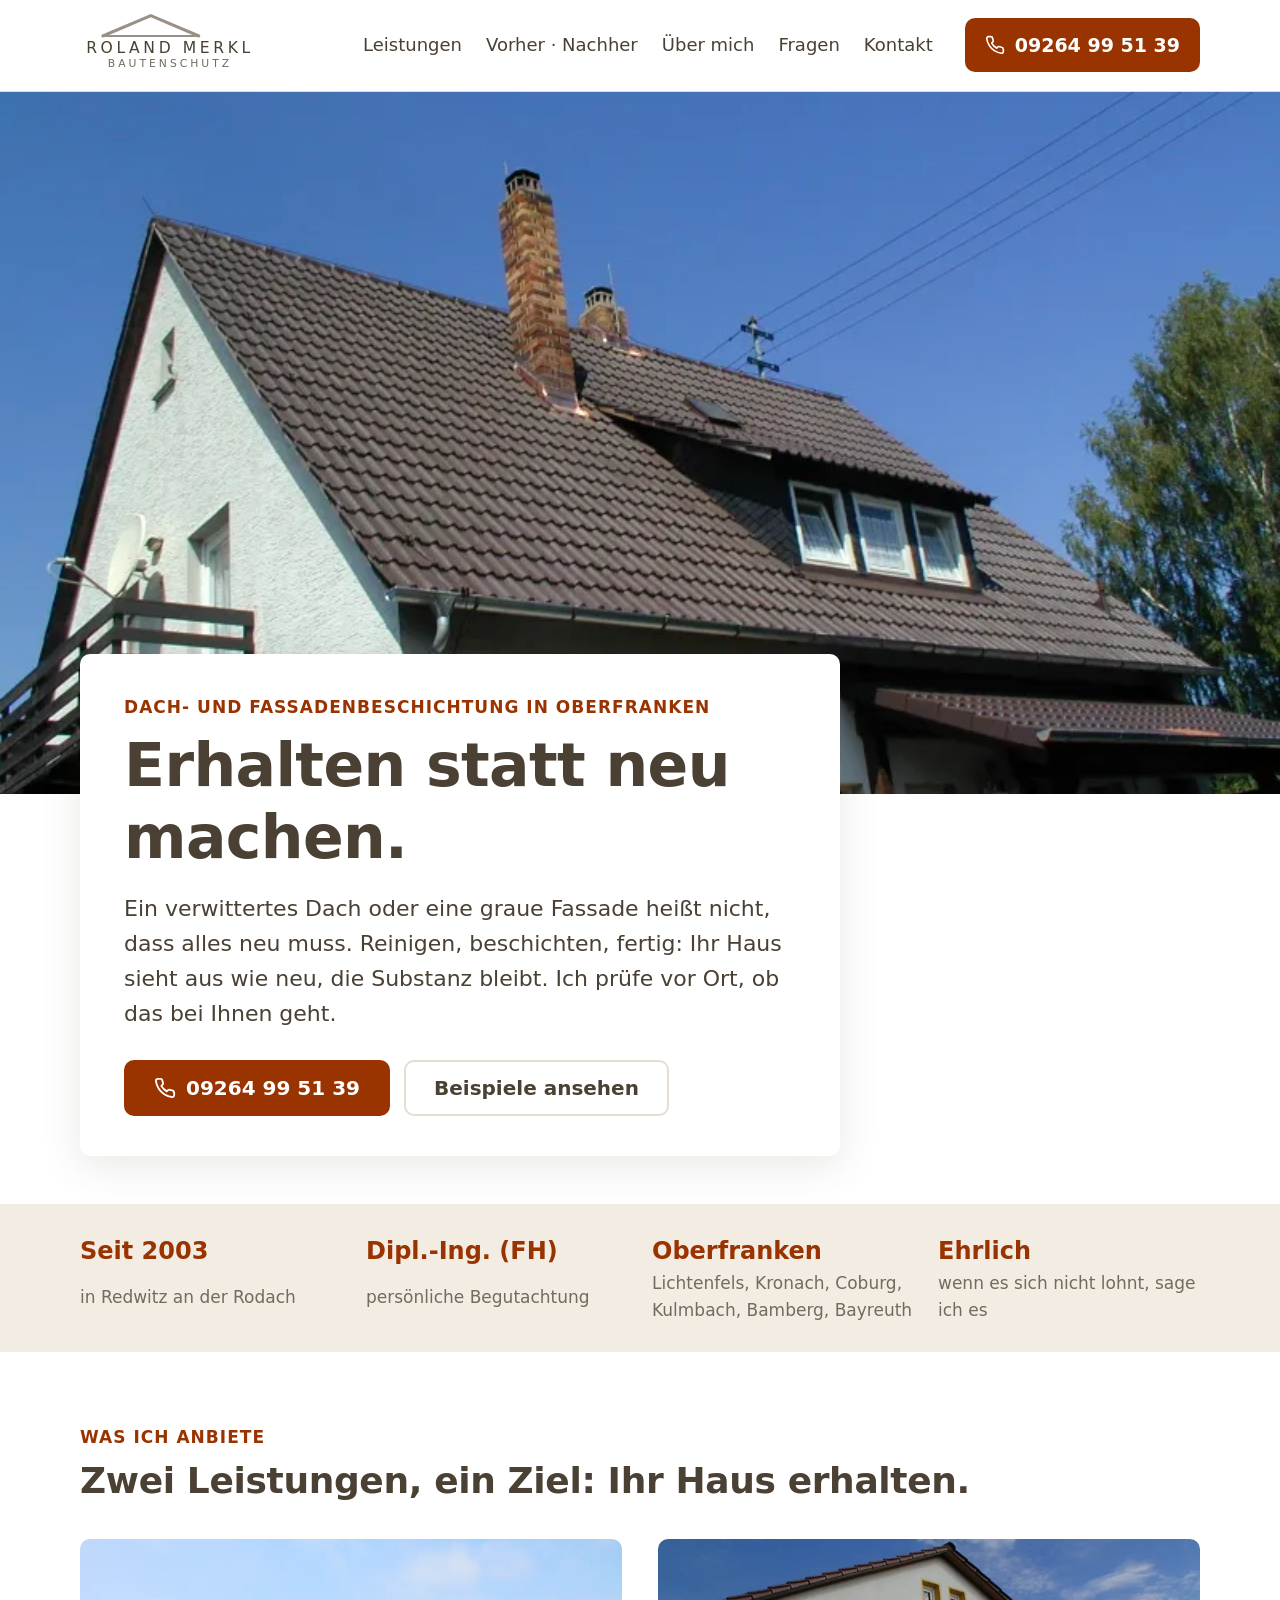
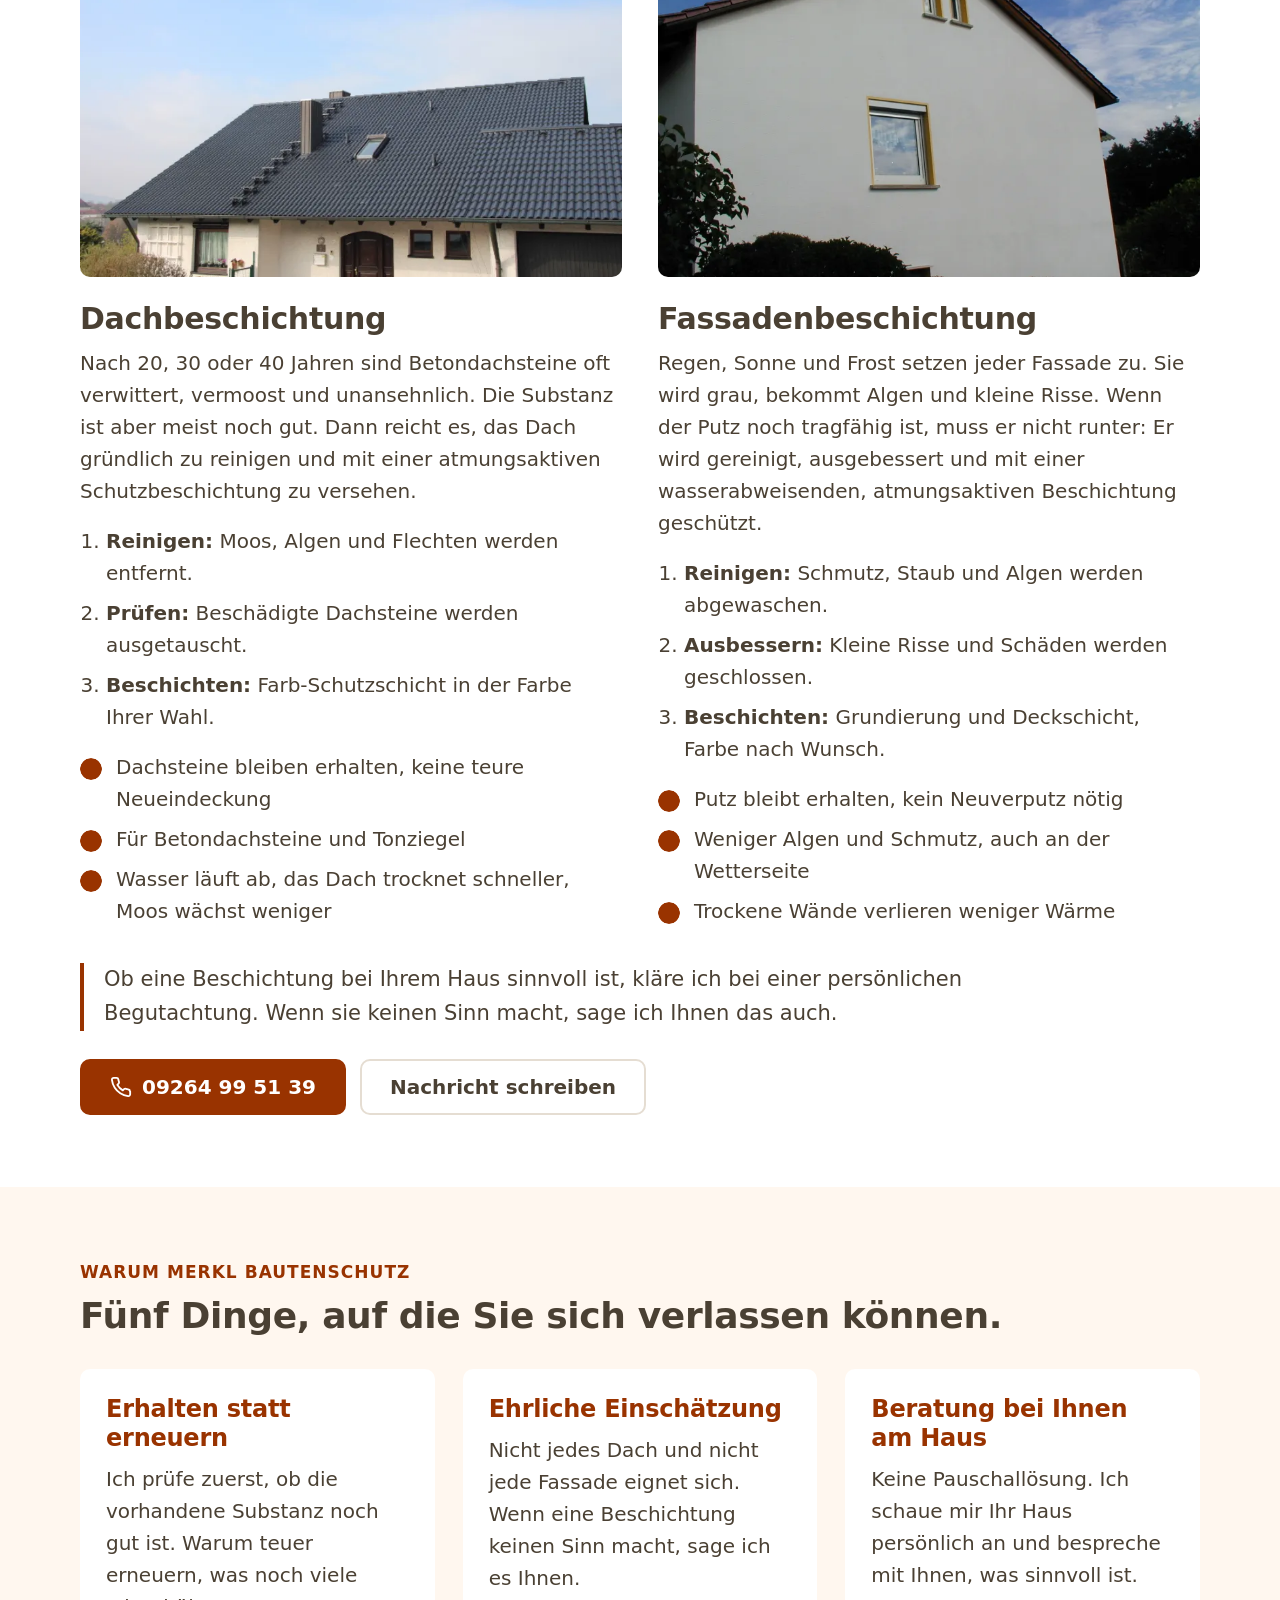
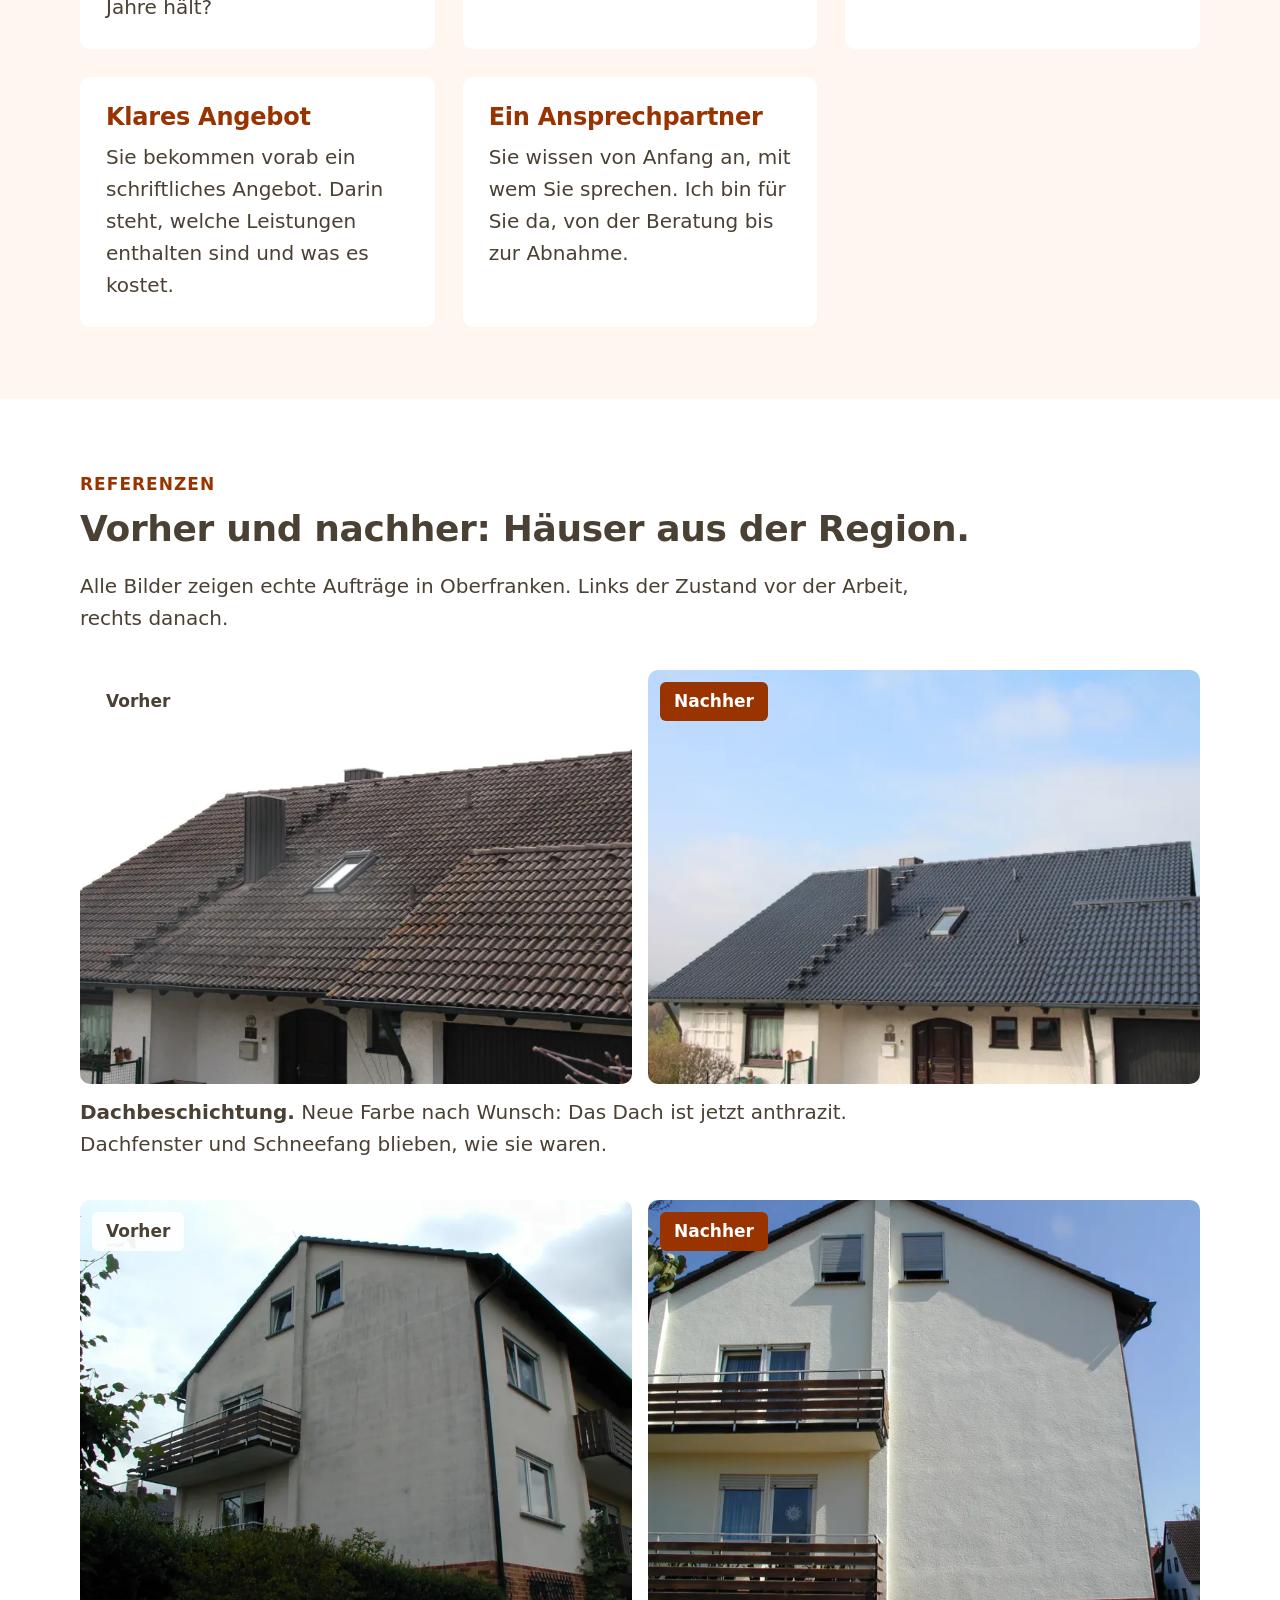
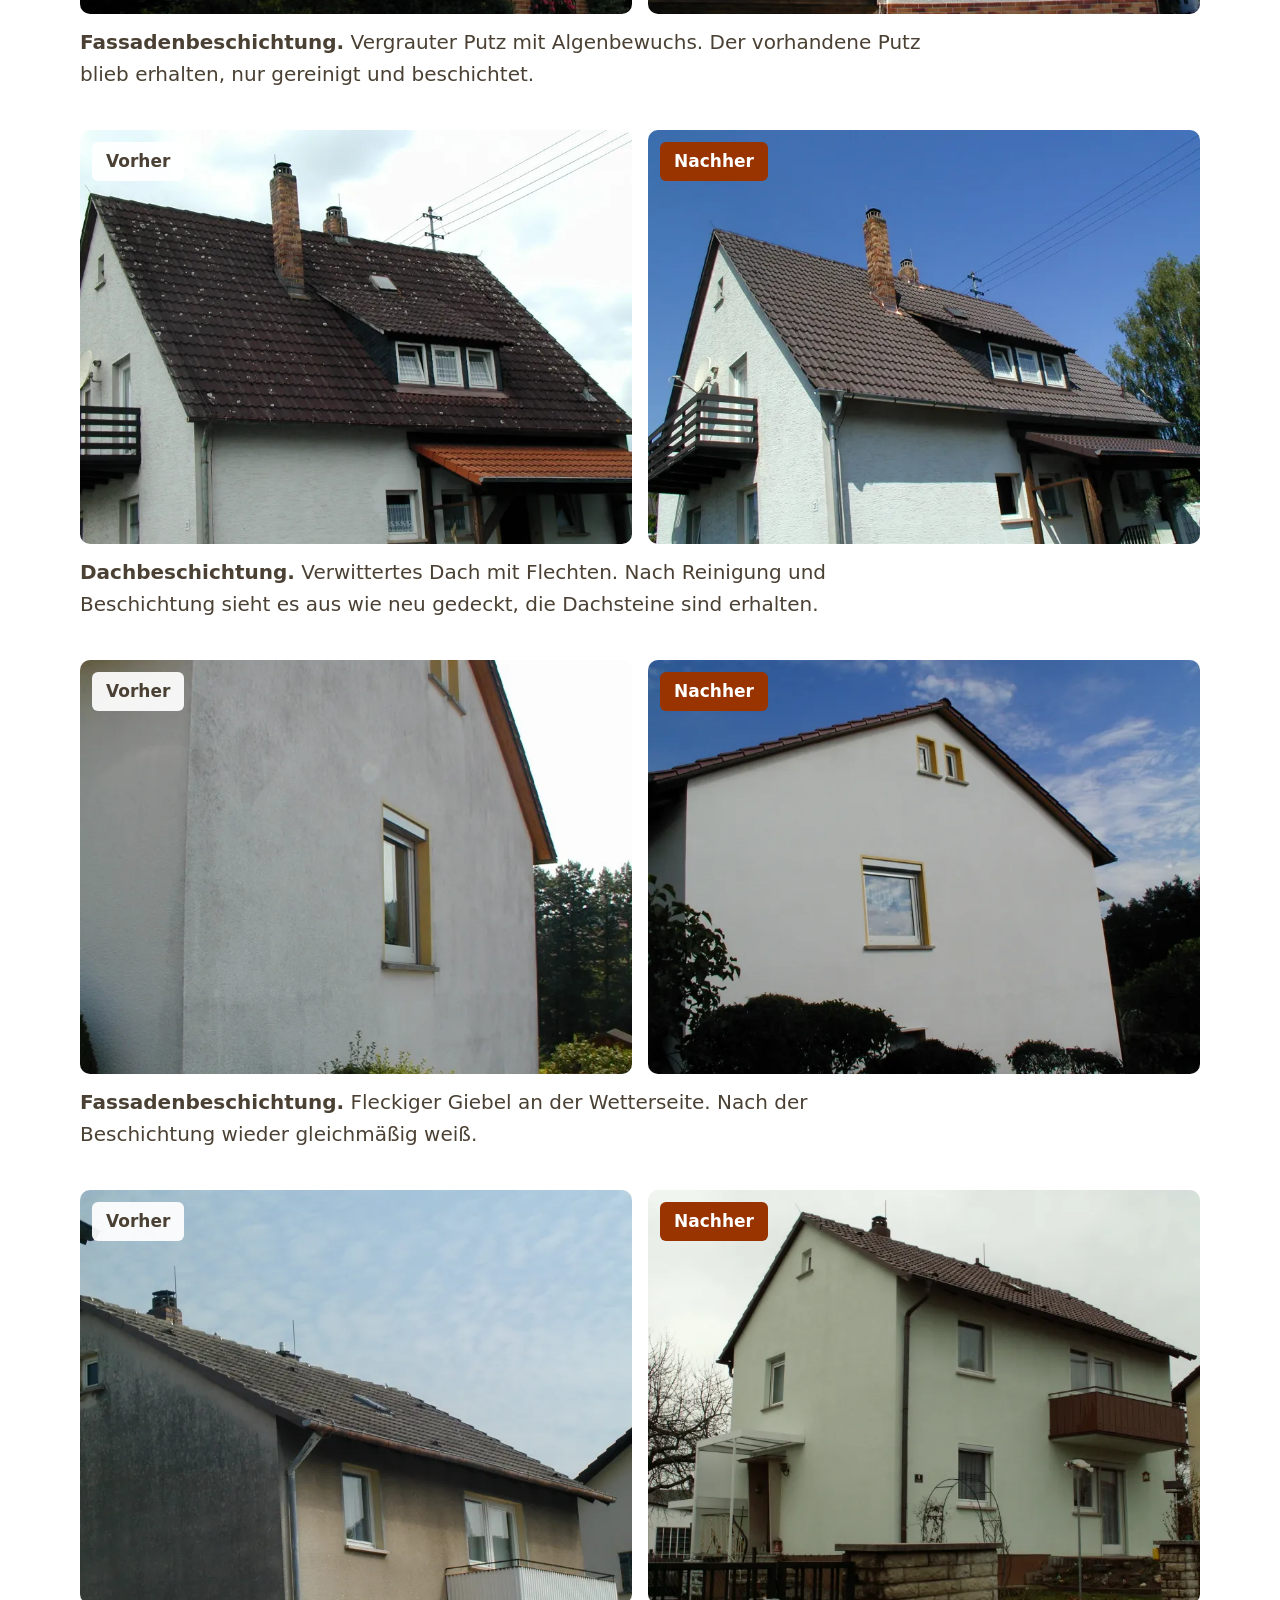
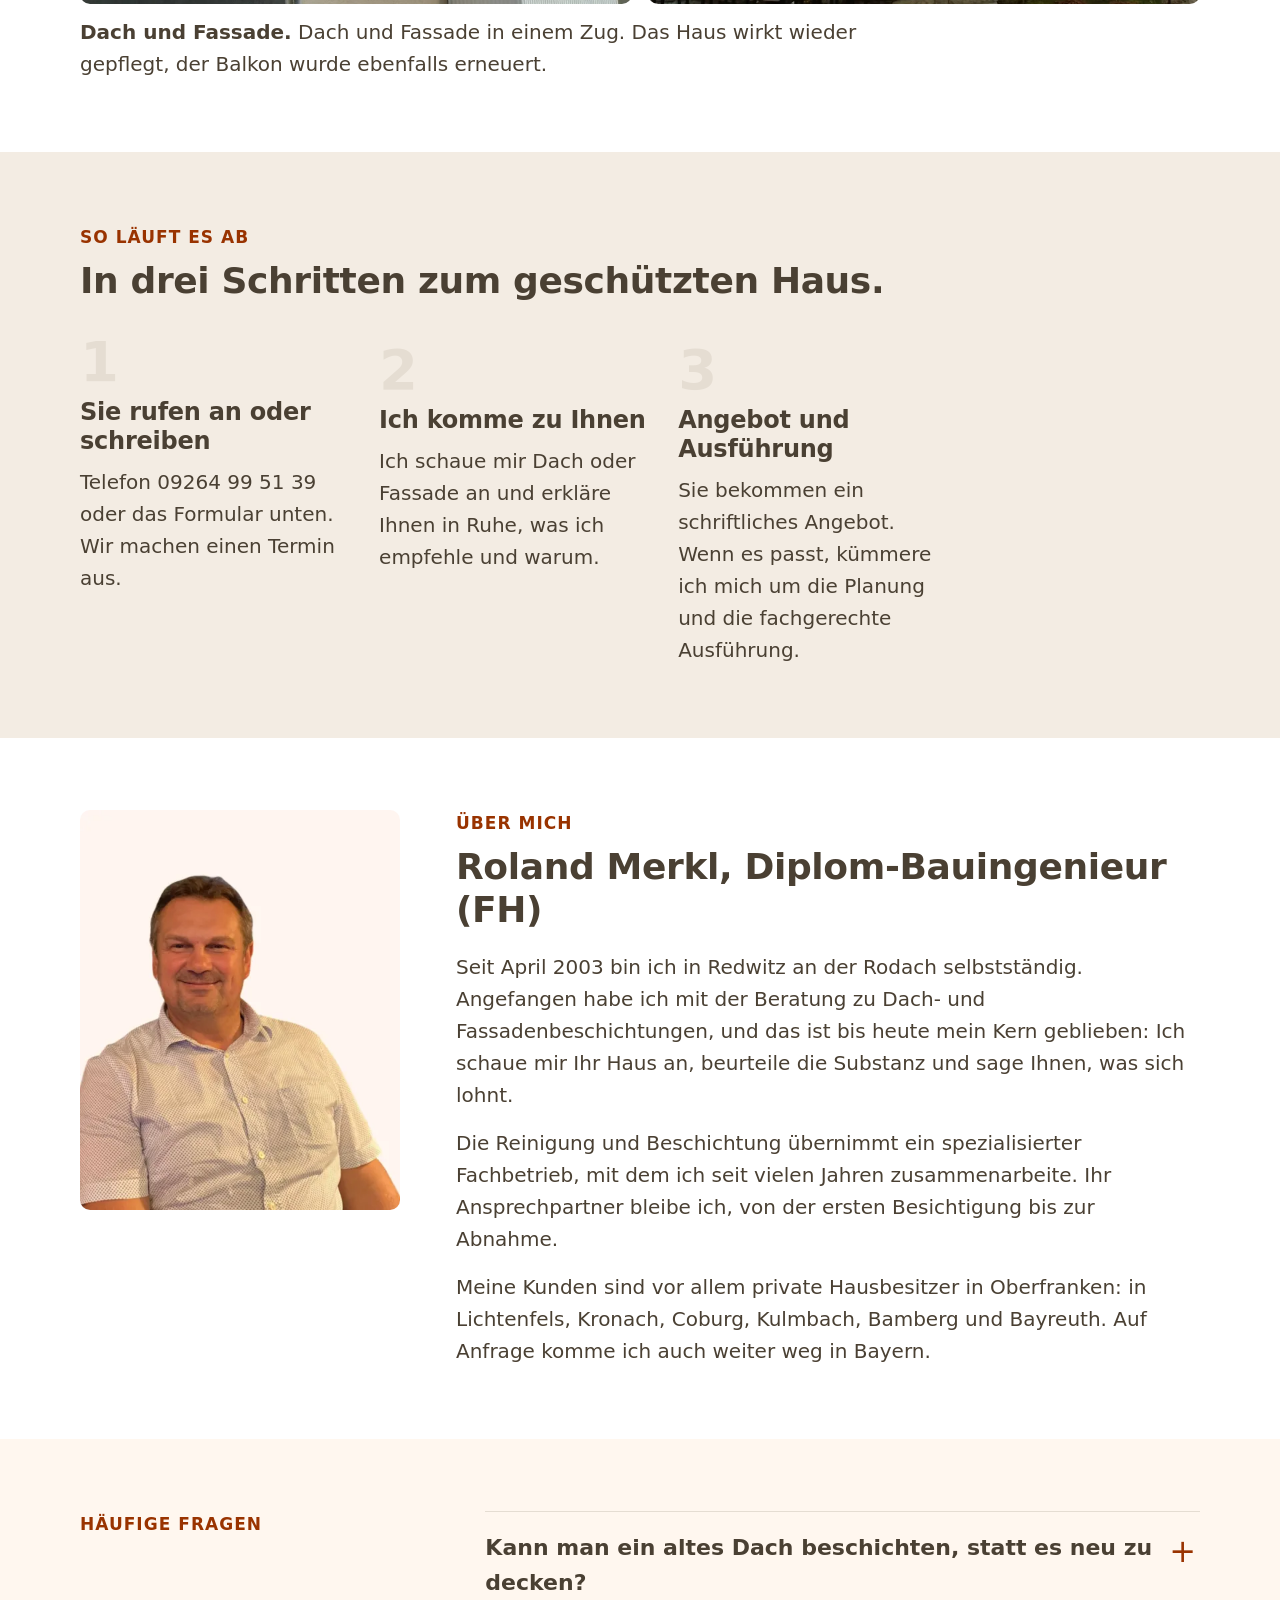
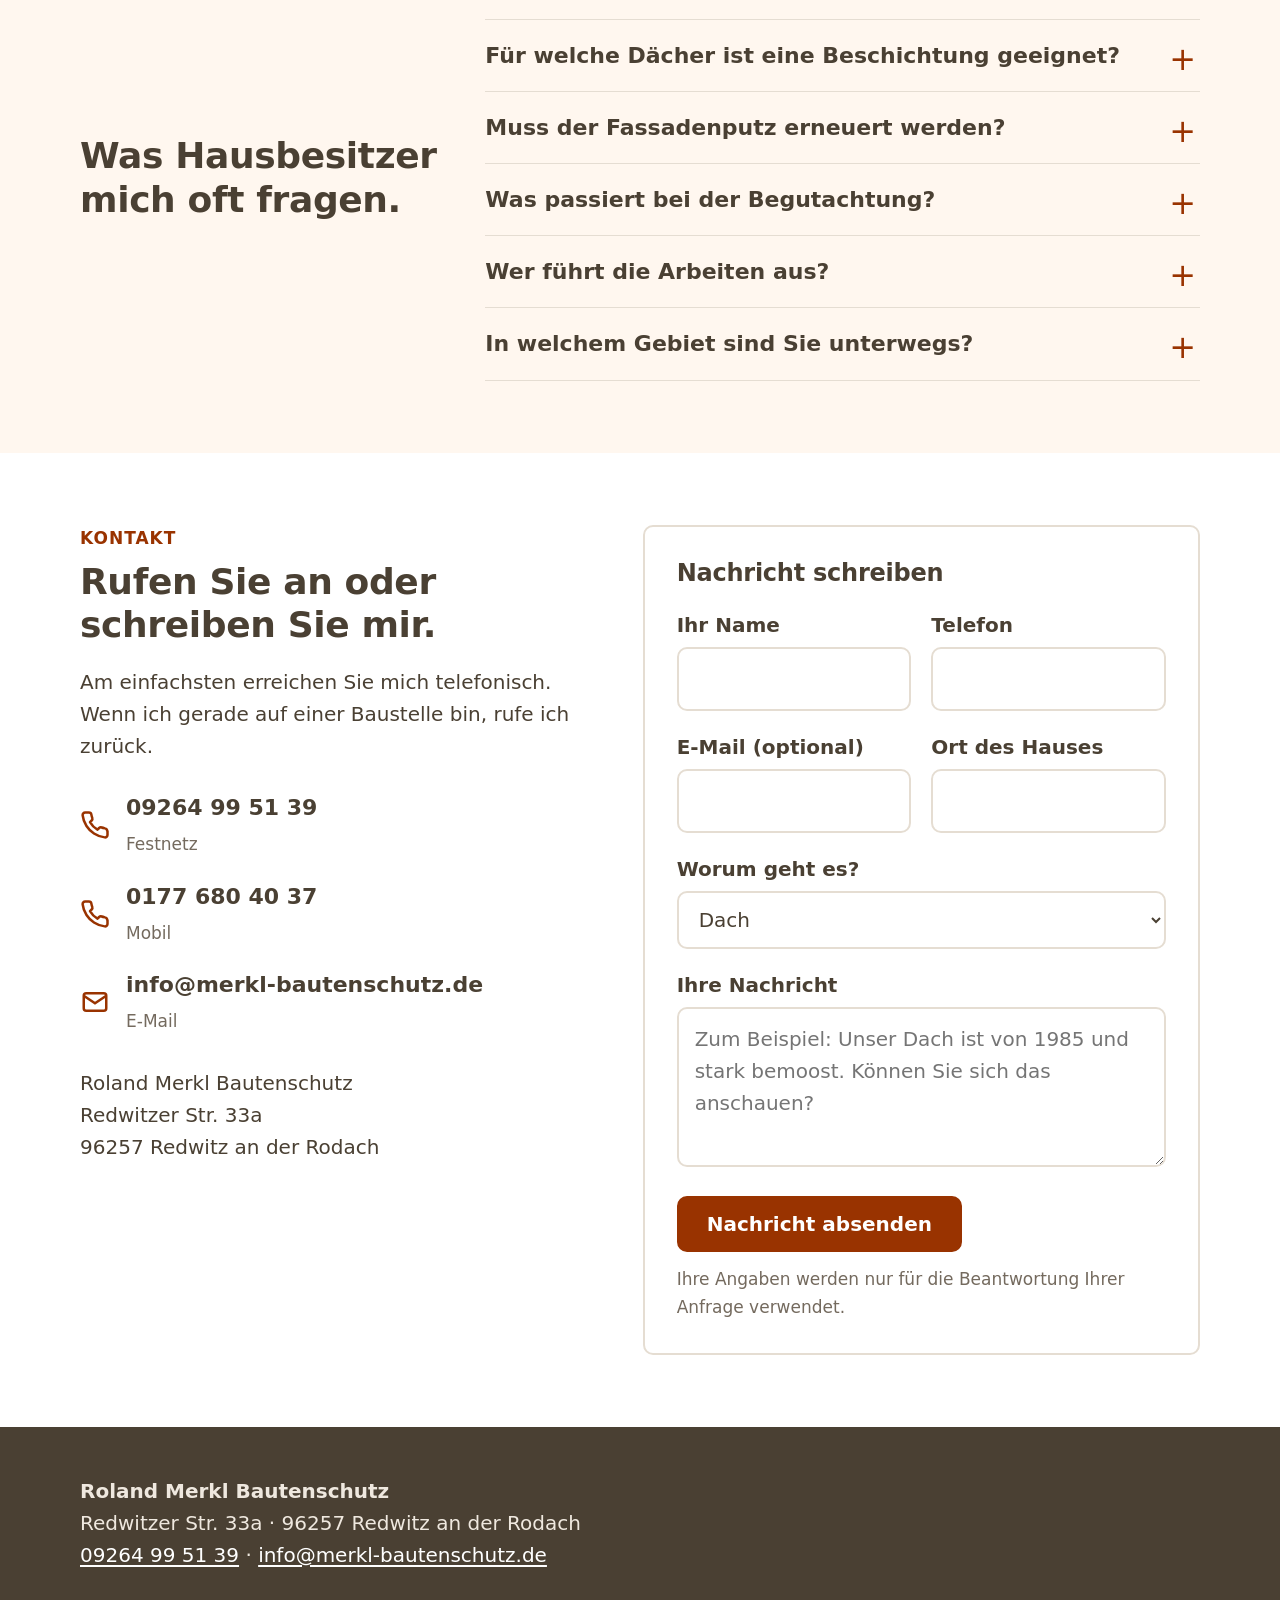
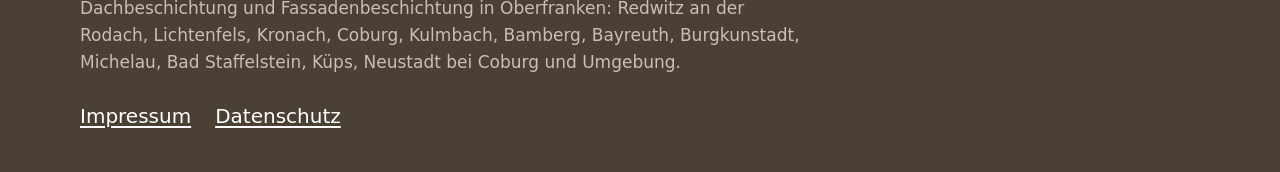
==== commit 384b3e69: "Kopfbild: Dach mit blauem Himmel; Fassaden-Karte wieder weißer Giebel; Dach-Karte Anthrazit" ====
--- a/index.html
+++ b/index.html
@@ -115,7 +115,7 @@
 </header>
 <main>
 <section class="hero">
-  <div class="hero-bild"><picture><source type="image/webp" srcset="assets/fassade-2-nachher-800.webp 800w, assets/fassade-2-nachher-1600.webp 1600w" sizes="(max-width: 760px) 100vw, 560px"><img src="assets/original/fassade-2-nachher.jpg" alt="Fassadenbeschichtung in Oberfranken: strahlend weiße Giebelfassade nach der Beschichtung, Fenster gelb eingefasst" width="1600" height="1200" fetchpriority="high"></picture></div>
+  <div class="hero-bild"><picture><source type="image/webp" srcset="assets/dach-2-nachher-800.webp 800w, assets/dach-2-nachher-1600.webp 1600w" sizes="(max-width: 760px) 100vw, 560px"><img src="assets/original/dach-2-nachher.jpg" alt="Dachbeschichtung in Oberfranken: Einfamilienhaus mit frisch beschichtetem dunkelbraunem Dach, Gaube und Klinkerkaminen unter blauem Himmel" width="1600" height="1200" fetchpriority="high"></picture></div>
   <div class="wrap hero-innen">
     <div class="hero-box">
       <p class="kopf-ueber">Dach- und Fassadenbeschichtung in Oberfranken</p>
@@ -139,7 +139,7 @@
     <h2>Zwei Leistungen, ein Ziel: Ihr Haus erhalten.</h2>
     <div class="karten">
       <article class="karte" id="dach">
-        <picture><source type="image/webp" srcset="assets/dach-2-nachher-800.webp 800w, assets/dach-2-nachher-1600.webp 1600w" sizes="(max-width: 760px) 100vw, 560px"><img src="assets/original/dach-2-nachher.jpg" alt="Dachbeschichtung in Oberfranken: frisch beschichtetes Betondachsteindach in Dunkelbraun mit Gaube und Klinkerkamin" width="1600" height="1200" loading="lazy"></picture>
+        <picture><source type="image/webp" srcset="assets/dach-1-nachher-800.webp 800w, assets/dach-1-nachher-1600.webp 1600w" sizes="(max-width: 760px) 100vw, 560px"><img src="assets/original/dach-1-nachher.jpg" alt="Dachbeschichtung in Oberfranken: Betondachsteindach mit Dachfenster in Anthrazit beschichtet" width="720" height="480" loading="lazy"></picture>
         <div class="karte-text">
           <h3>Dachbeschichtung</h3>
           <p>Nach 20, 30 oder 40 Jahren sind Betondachsteine oft verwittert, vermoost und unansehnlich. Die Substanz ist aber meist noch gut. Dann reicht es, das Dach gründlich zu reinigen und mit einer atmungsaktiven Schutzbeschichtung zu versehen.</p>
@@ -156,7 +156,7 @@
         </div>
       </article>
       <article class="karte" id="fassade">
-        <picture><source type="image/webp" srcset="assets/fassade-1-nachher-800.webp 800w, assets/fassade-1-nachher-1600.webp 1600w" sizes="(max-width: 760px) 100vw, 560px"><img src="assets/original/fassade-1-nachher.jpg" alt="Fassadenbeschichtung in Oberfranken: heller Hausgiebel mit zwei Holzbalkonen nach Reinigung und Beschichtung" width="1600" height="1200" loading="lazy"></picture>
+        <picture><source type="image/webp" srcset="assets/fassade-2-nachher-800.webp 800w, assets/fassade-2-nachher-1600.webp 1600w" sizes="(max-width: 760px) 100vw, 560px"><img src="assets/original/fassade-2-nachher.jpg" alt="Fassadenbeschichtung in Oberfranken: strahlend weiße Giebelfassade nach der Beschichtung, Fenster gelb eingefasst" width="1600" height="1200" loading="lazy"></picture>
         <div class="karte-text">
           <h3>Fassadenbeschichtung</h3>
           <p>Regen, Sonne und Frost setzen jeder Fassade zu. Sie wird grau, bekommt Algen und kleine Risse. Wenn der Putz noch tragfähig ist, muss er nicht runter: Er wird gereinigt, ausgebessert und mit einer wasserabweisenden, atmungsaktiven Beschichtung geschützt.</p>
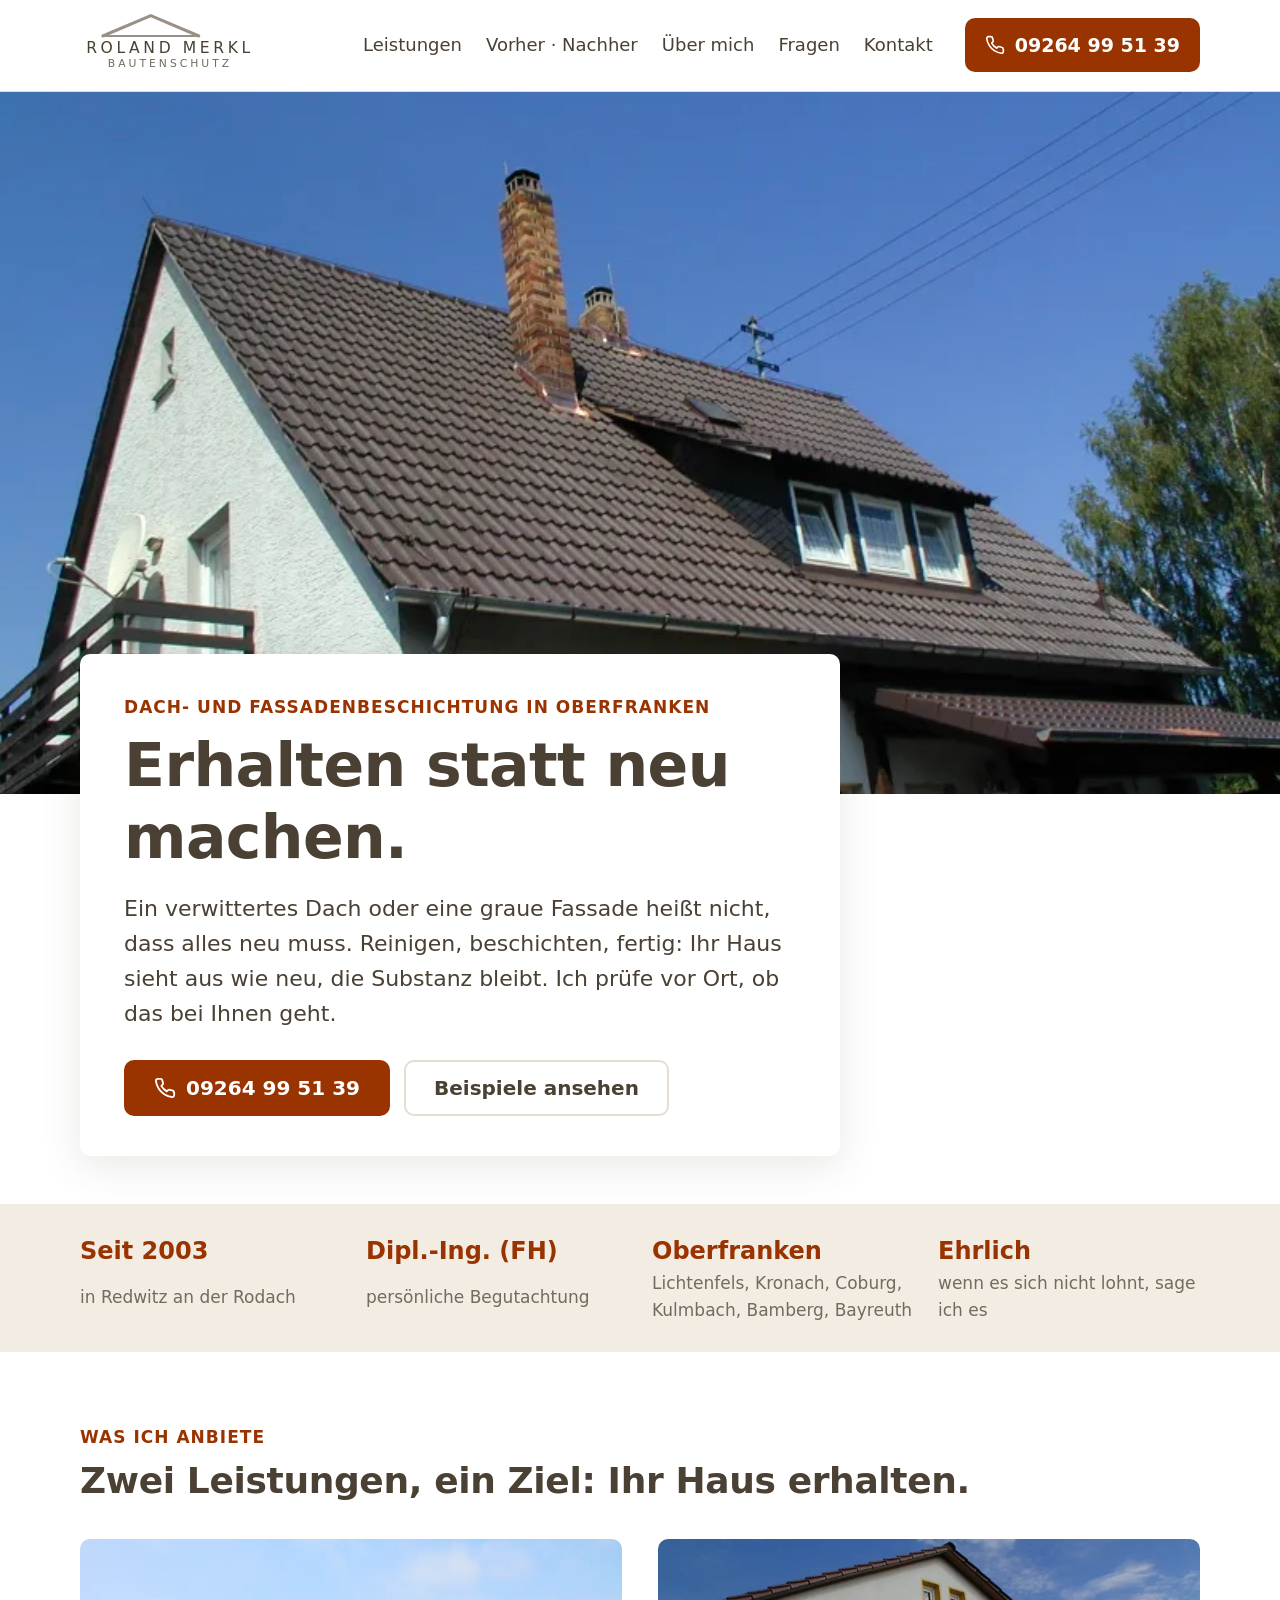
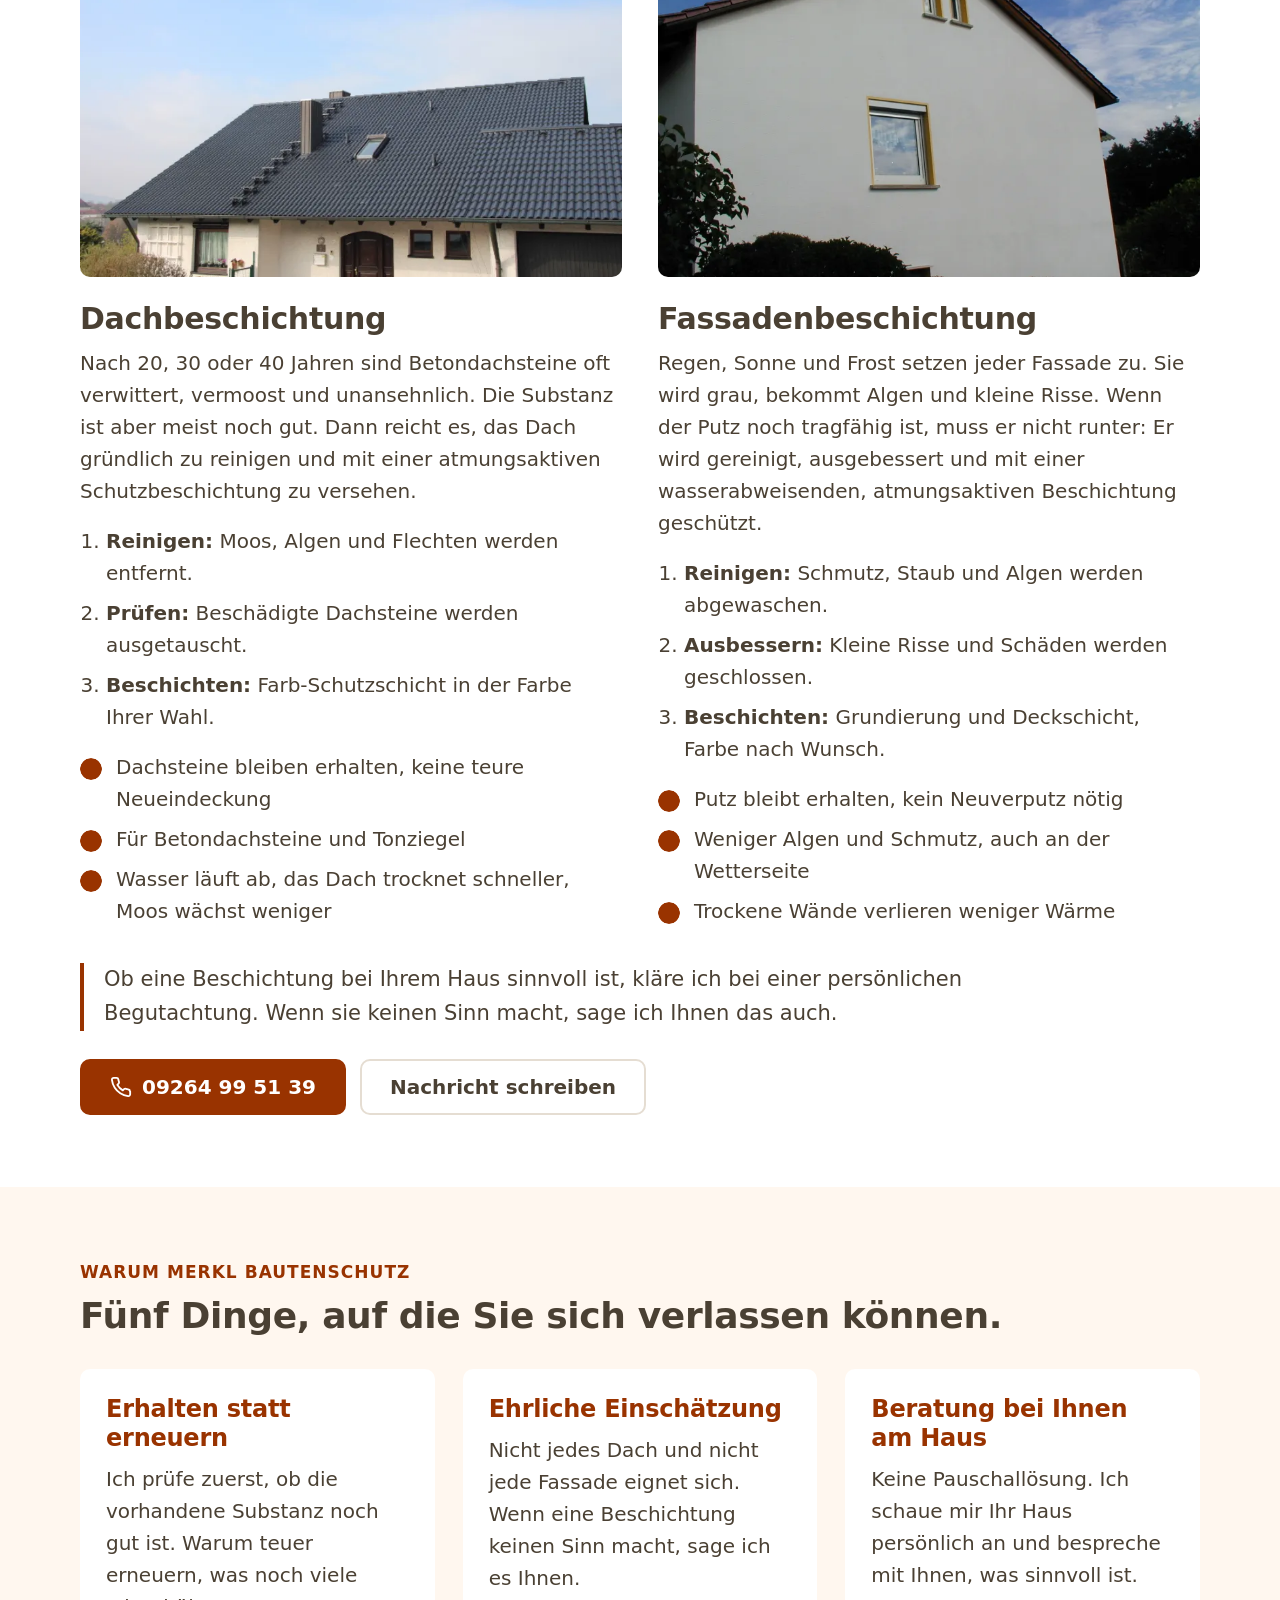
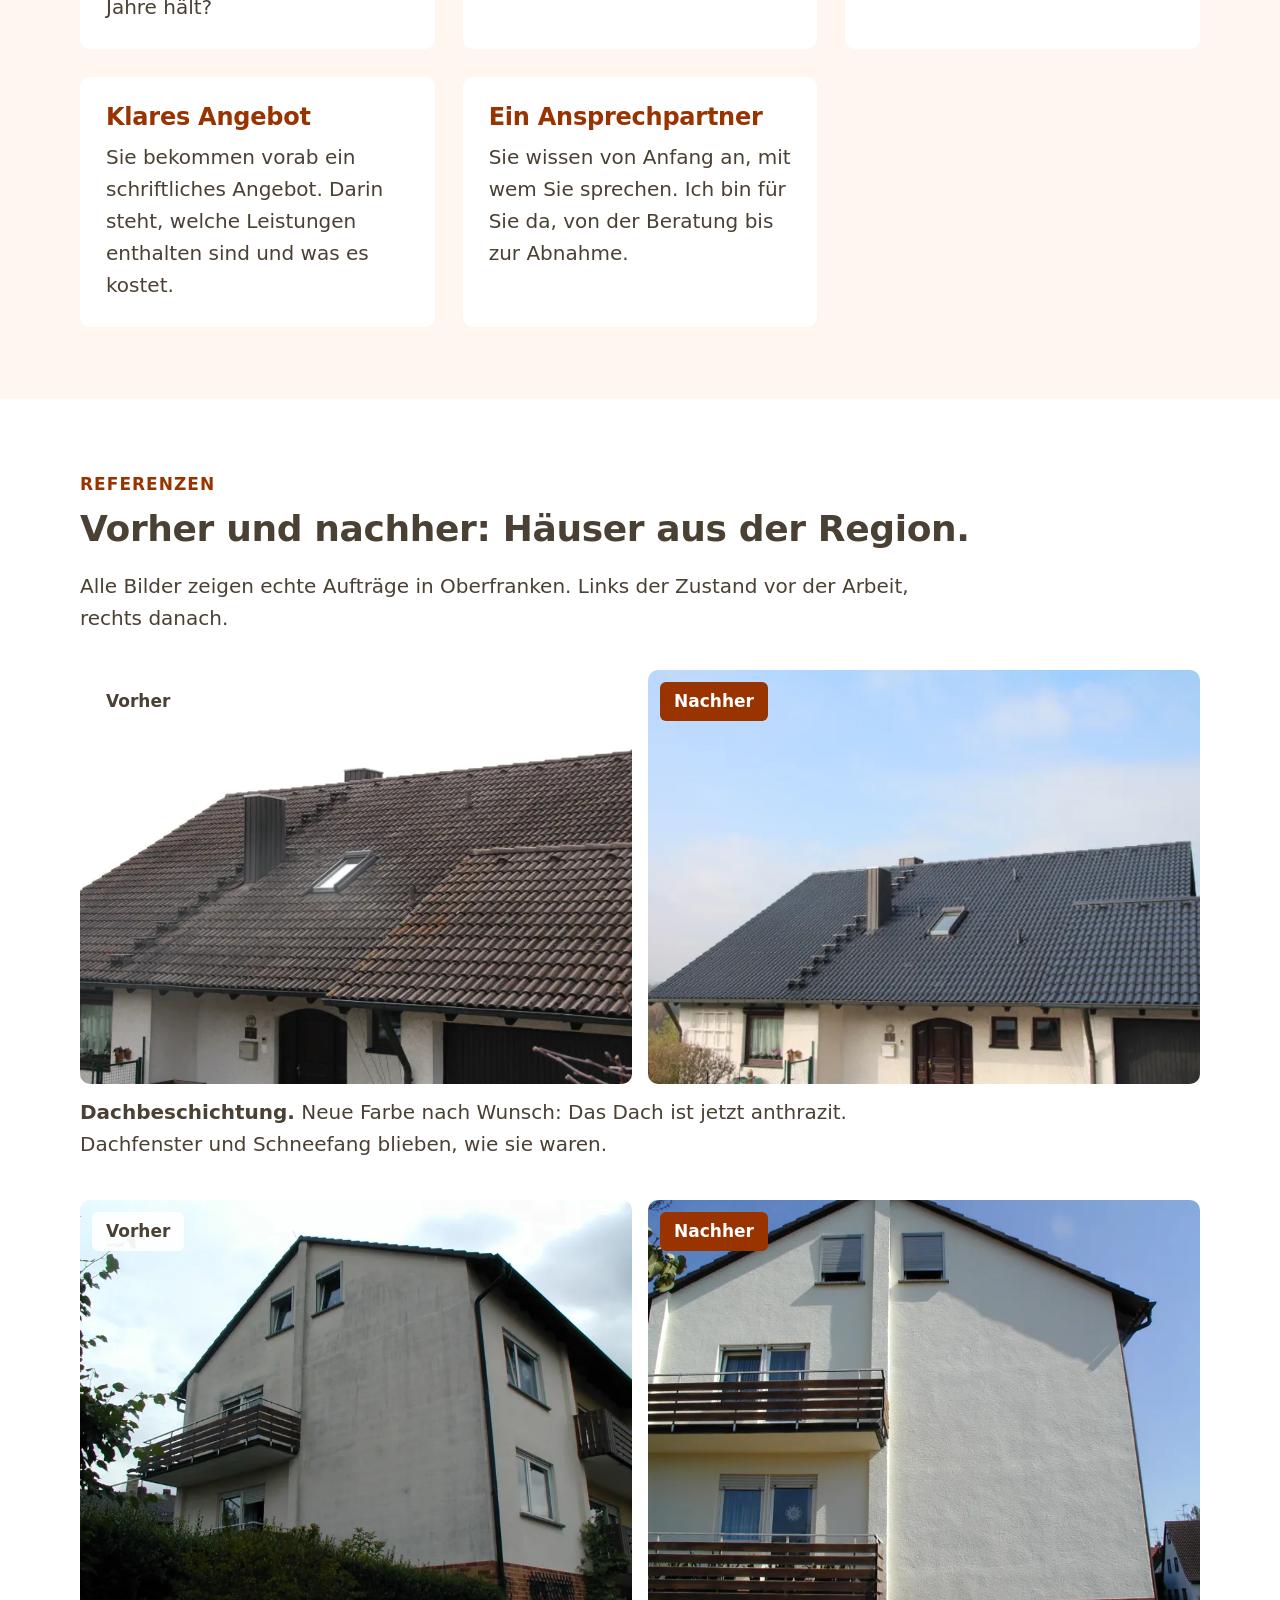
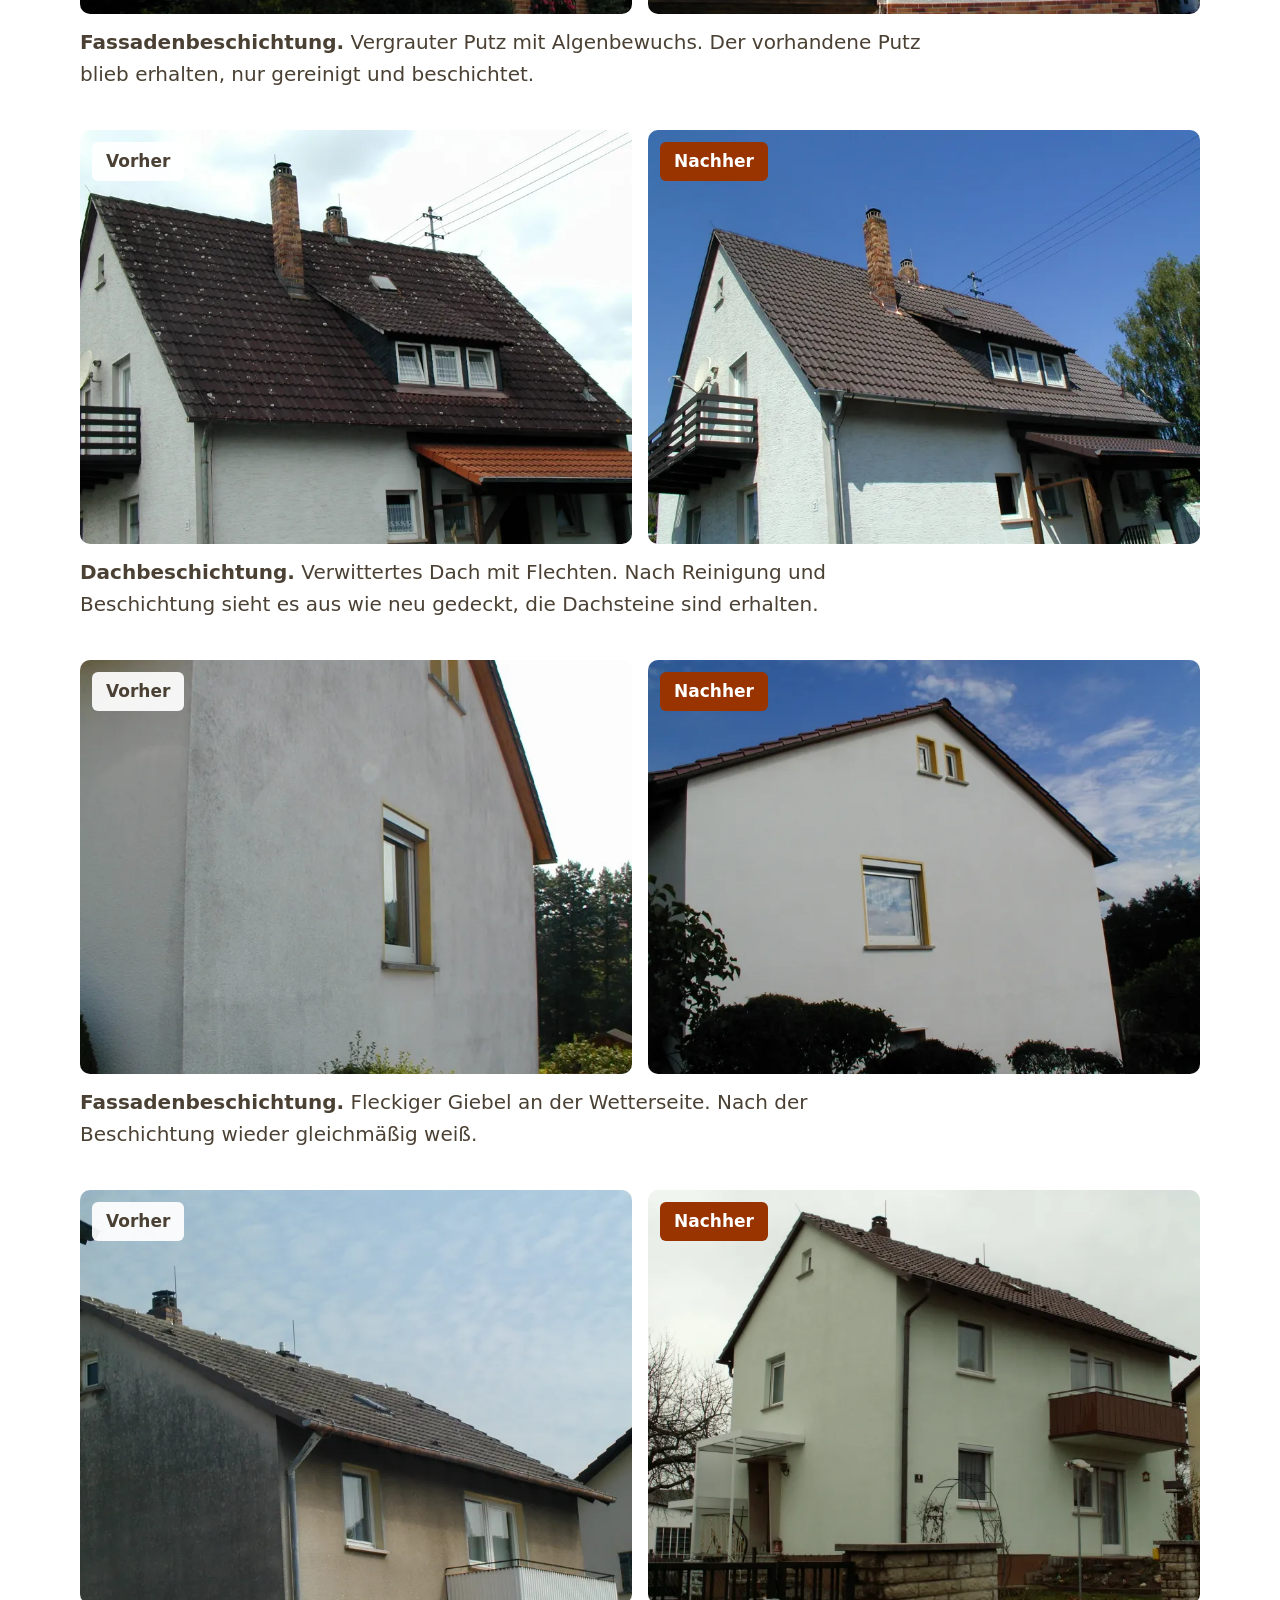
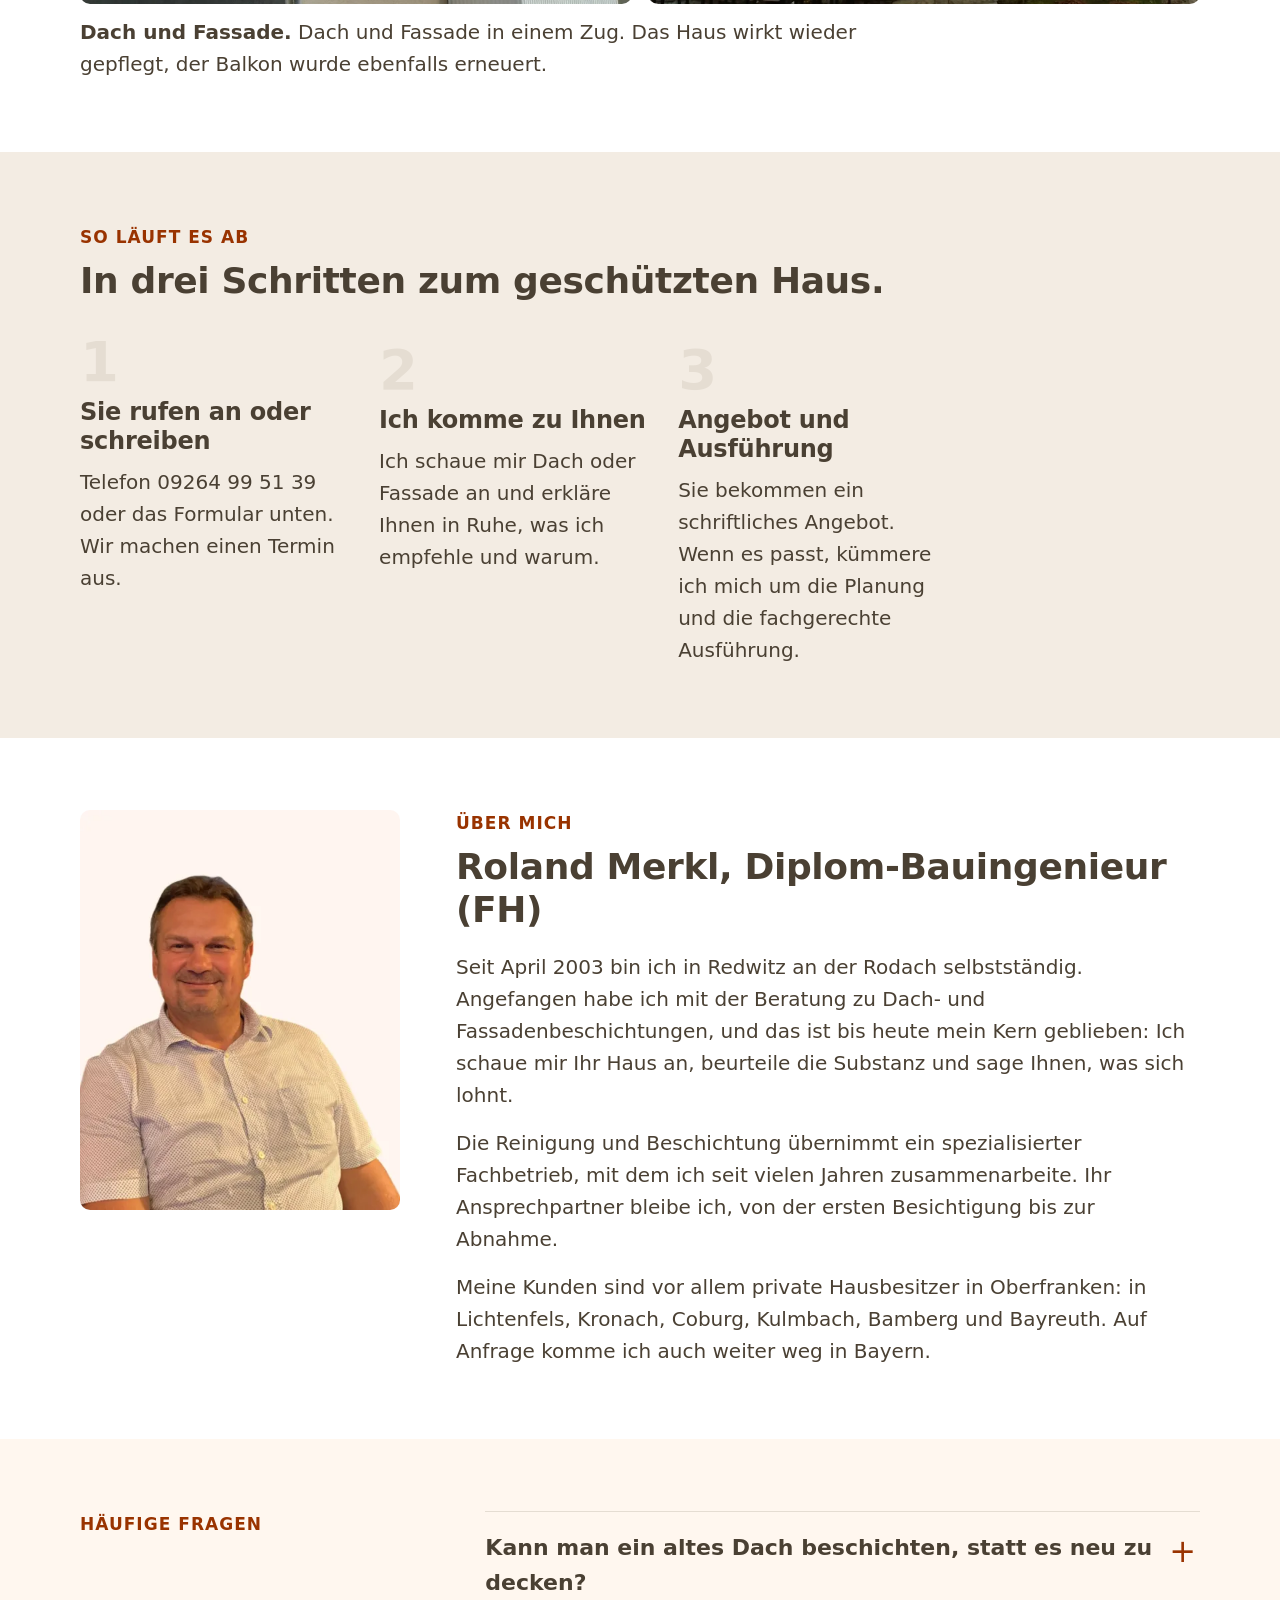
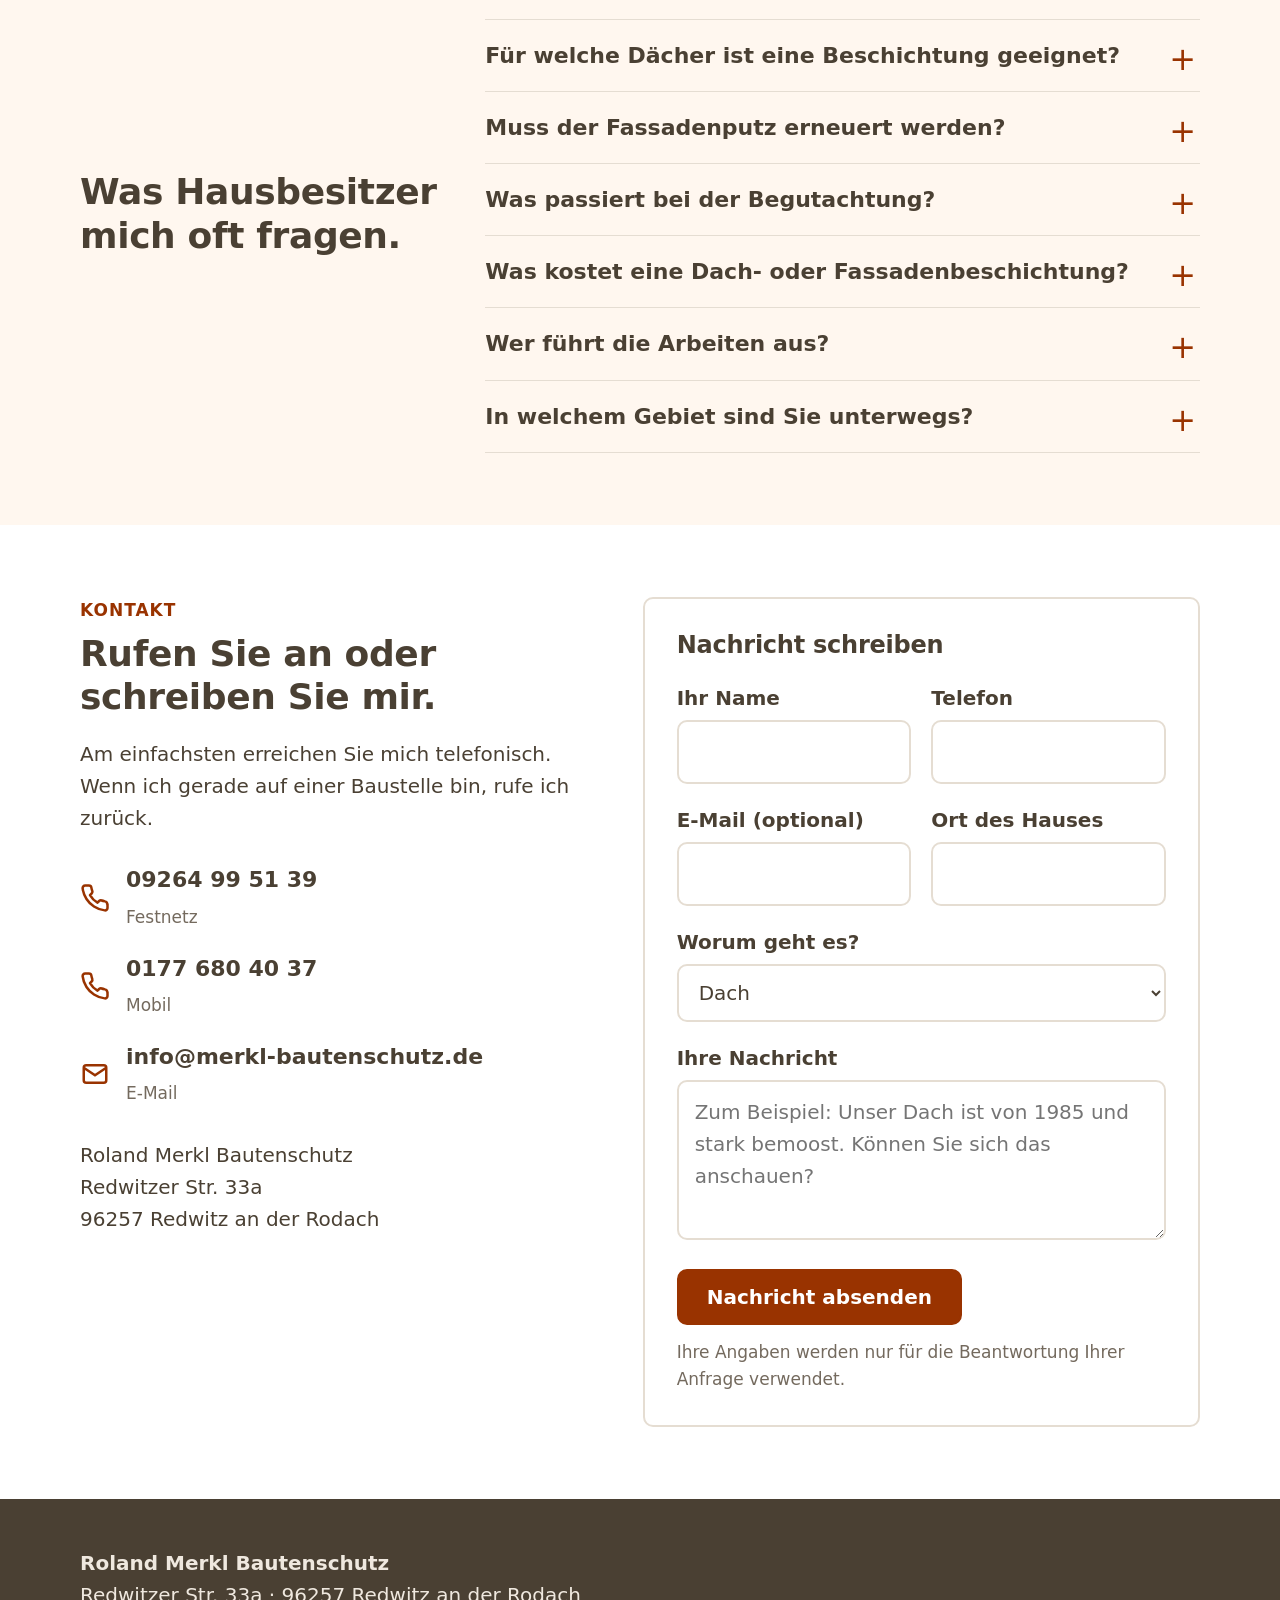
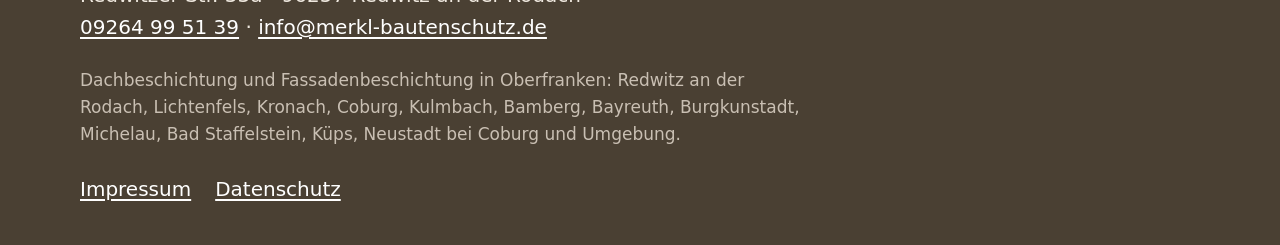
==== commit 3bd25899: "FAQ: Was kostet eine Beschichtung?" ====
--- a/index.html
+++ b/index.html
@@ -14,7 +14,7 @@
 <meta property="og:image" content="https://www.merkl-bautenschutz.de/assets/original/dach-2-nachher.jpg">
 <meta property="og:url" content="https://www.merkl-bautenschutz.de/">
 <script type="application/ld+json">{"@context": "https://schema.org", "@type": "HomeAndConstructionBusiness", "name": "Roland Merkl Bautenschutz", "description": "Dachbeschichtung und Fassadenbeschichtung in Oberfranken. Persönliche Begutachtung durch Diplom-Bauingenieur (FH) Roland Merkl. Erhalten statt neu decken oder neu verputzen.", "url": "https://www.merkl-bautenschutz.de/", "telephone": "+499264995139", "email": "info@merkl-bautenschutz.de", "founder": {"@type": "Person", "name": "Roland Merkl", "jobTitle": "Diplom-Bauingenieur (FH)"}, "foundingDate": "2003-04", "address": {"@type": "PostalAddress", "streetAddress": "Redwitzer Str. 33a", "postalCode": "96257", "addressLocality": "Redwitz an der Rodach", "addressRegion": "Bayern", "addressCountry": "DE"}, "geo": {"@type": "GeoCoordinates", "latitude": 50.1968, "longitude": 11.2182}, "areaServed": [{"@type": "Place", "name": "Redwitz an der Rodach"}, {"@type": "Place", "name": "Lichtenfels"}, {"@type": "Place", "name": "Kronach"}, {"@type": "Place", "name": "Coburg"}, {"@type": "Place", "name": "Kulmbach"}, {"@type": "Place", "name": "Bamberg"}, {"@type": "Place", "name": "Bayreuth"}, {"@type": "Place", "name": "Burgkunstadt"}, {"@type": "Place", "name": "Michelau"}, {"@type": "Place", "name": "Bad Staffelstein"}, {"@type": "Place", "name": "Küps"}, {"@type": "Place", "name": "Neustadt bei Coburg"}, {"@type": "Place", "name": "Oberfranken"}, {"@type": "Place", "name": "Bayern"}], "image": ["https://www.merkl-bautenschutz.de/assets/dach-1-nachher.jpg", "https://www.merkl-bautenschutz.de/assets/fassade-1-nachher.jpg", "https://www.merkl-bautenschutz.de/assets/dach-2-nachher.jpg", "https://www.merkl-bautenschutz.de/assets/fassade-2-nachher.jpg", "https://www.merkl-bautenschutz.de/assets/dach-fassade-1-nachher.jpg"], "hasOfferCatalog": {"@type": "OfferCatalog", "name": "Leistungen", "itemListElement": [{"@type": "Offer", "itemOffered": {"@type": "Service", "name": "Dachbeschichtung", "description": "Reinigung und Schutzbeschichtung von Betondachsteinen und Tonziegeln, statt Neueindeckung."}}, {"@type": "Offer", "itemOffered": {"@type": "Service", "name": "Fassadenbeschichtung", "description": "Reinigung, Ausbesserung und wasserabweisende Beschichtung von Putzfassaden, statt Neuverputz."}}]}}</script>
-<script type="application/ld+json">{"@context": "https://schema.org", "@type": "FAQPage", "mainEntity": [{"@type": "Question", "name": "Kann man ein altes Dach beschichten, statt es neu zu decken?", "acceptedAnswer": {"@type": "Answer", "text": "Ja, wenn die Dachsteine noch fest und die Unterkonstruktion in Ordnung sind. Die Beschichtung schützt die Oberfläche und sorgt dafür, dass Wasser abläuft und Moos nicht mehr so leicht wächst. Ob das bei Ihrem Dach geht, sehe ich bei der Begutachtung."}}, {"@type": "Question", "name": "Für welche Dächer ist eine Beschichtung geeignet?", "acceptedAnswer": {"@type": "Answer", "text": "Für Betondachsteine und Tonziegel mit guter Substanz. Bei stark beschädigten Steinen, undichter Unterdeckung oder schadhafter Konstruktion rate ich ab. Dann ist eine Neueindeckung die ehrlichere Lösung."}}, {"@type": "Question", "name": "Muss der Fassadenputz erneuert werden?", "acceptedAnswer": {"@type": "Answer", "text": "In vielen Fällen nicht. Wenn der Putz noch tragfähig ist, wird er gereinigt, kleine Risse werden ausgebessert, dann kommt die Beschichtung drauf. Das ist deutlich günstiger als neu verputzen."}}, {"@type": "Question", "name": "Was passiert bei der Begutachtung?", "acceptedAnswer": {"@type": "Answer", "text": "Ich komme zu Ihnen nach Hause, schaue mir Dach oder Fassade an und erkläre Ihnen, was sinnvoll ist und was nicht. Danach bekommen Sie ein schriftliches Angebot, in dem alle Leistungen aufgeführt sind."}}, {"@type": "Question", "name": "Wer führt die Arbeiten aus?", "acceptedAnswer": {"@type": "Answer", "text": "Die Reinigung und Beschichtung übernimmt ein spezialisierter Fachbetrieb, mit dem ich seit vielen Jahren zusammenarbeite. Ihr Ansprechpartner bleibe ich, von der ersten Beratung bis zur Abnahme."}}, {"@type": "Question", "name": "In welchem Gebiet sind Sie unterwegs?", "acceptedAnswer": {"@type": "Answer", "text": "Vor allem in Oberfranken: Lichtenfels, Kronach, Coburg, Kulmbach, Bamberg und Bayreuth. Auf Anfrage komme ich auch weiter weg in Bayern."}}]}</script>
+<script type="application/ld+json">{"@context": "https://schema.org", "@type": "FAQPage", "mainEntity": [{"@type": "Question", "name": "Kann man ein altes Dach beschichten, statt es neu zu decken?", "acceptedAnswer": {"@type": "Answer", "text": "Ja, wenn die Dachsteine noch fest und die Unterkonstruktion in Ordnung sind. Die Beschichtung schützt die Oberfläche und sorgt dafür, dass Wasser abläuft und Moos nicht mehr so leicht wächst. Ob das bei Ihrem Dach geht, sehe ich bei der Begutachtung."}}, {"@type": "Question", "name": "Für welche Dächer ist eine Beschichtung geeignet?", "acceptedAnswer": {"@type": "Answer", "text": "Für Betondachsteine und Tonziegel mit guter Substanz. Bei stark beschädigten Steinen, undichter Unterdeckung oder schadhafter Konstruktion rate ich ab. Dann ist eine Neueindeckung die ehrlichere Lösung."}}, {"@type": "Question", "name": "Muss der Fassadenputz erneuert werden?", "acceptedAnswer": {"@type": "Answer", "text": "In vielen Fällen nicht. Wenn der Putz noch tragfähig ist, wird er gereinigt, kleine Risse werden ausgebessert, dann kommt die Beschichtung drauf. Das ist deutlich günstiger als neu verputzen."}}, {"@type": "Question", "name": "Was passiert bei der Begutachtung?", "acceptedAnswer": {"@type": "Answer", "text": "Ich komme zu Ihnen nach Hause, schaue mir Dach oder Fassade an und erkläre Ihnen, was sinnvoll ist und was nicht. Danach bekommen Sie ein schriftliches Angebot, in dem alle Leistungen aufgeführt sind."}}, {"@type": "Question", "name": "Was kostet eine Dach- oder Fassadenbeschichtung?", "acceptedAnswer": {"@type": "Answer", "text": "Das hängt von der Fläche, dem Zustand und dem Material ab. Deshalb nenne ich keine Pauschalpreise, sondern mache Ihnen nach der Begutachtung vor Ort persönlich ein Angebot. Die Begutachtung ist für Sie unverbindlich."}}, {"@type": "Question", "name": "Wer führt die Arbeiten aus?", "acceptedAnswer": {"@type": "Answer", "text": "Die Reinigung und Beschichtung übernimmt ein spezialisierter Fachbetrieb, mit dem ich seit vielen Jahren zusammenarbeite. Ihr Ansprechpartner bleibe ich, von der ersten Beratung bis zur Abnahme."}}, {"@type": "Question", "name": "In welchem Gebiet sind Sie unterwegs?", "acceptedAnswer": {"@type": "Answer", "text": "Vor allem in Oberfranken: Lichtenfels, Kronach, Coburg, Kulmbach, Bamberg und Bayreuth. Auf Anfrage komme ich auch weiter weg in Bayern."}}]}</script>
 <link rel="icon" href="favicon.svg" type="image/svg+xml">
 <link rel="stylesheet" href="design.css">
 <style>
@@ -265,6 +265,7 @@
 <details><summary>Für welche Dächer ist eine Beschichtung geeignet?</summary><p>Für Betondachsteine und Tonziegel mit guter Substanz. Bei stark beschädigten Steinen, undichter Unterdeckung oder schadhafter Konstruktion rate ich ab. Dann ist eine Neueindeckung die ehrlichere Lösung.</p></details>
 <details><summary>Muss der Fassadenputz erneuert werden?</summary><p>In vielen Fällen nicht. Wenn der Putz noch tragfähig ist, wird er gereinigt, kleine Risse werden ausgebessert, dann kommt die Beschichtung drauf. Das ist deutlich günstiger als neu verputzen.</p></details>
 <details><summary>Was passiert bei der Begutachtung?</summary><p>Ich komme zu Ihnen nach Hause, schaue mir Dach oder Fassade an und erkläre Ihnen, was sinnvoll ist und was nicht. Danach bekommen Sie ein schriftliches Angebot, in dem alle Leistungen aufgeführt sind.</p></details>
+<details><summary>Was kostet eine Dach- oder Fassadenbeschichtung?</summary><p>Das hängt von der Fläche, dem Zustand und dem Material ab. Deshalb nenne ich keine Pauschalpreise, sondern mache Ihnen nach der Begutachtung vor Ort persönlich ein Angebot. Die Begutachtung ist für Sie unverbindlich.</p></details>
 <details><summary>Wer führt die Arbeiten aus?</summary><p>Die Reinigung und Beschichtung übernimmt ein spezialisierter Fachbetrieb, mit dem ich seit vielen Jahren zusammenarbeite. Ihr Ansprechpartner bleibe ich, von der ersten Beratung bis zur Abnahme.</p></details>
 <details><summary>In welchem Gebiet sind Sie unterwegs?</summary><p>Vor allem in Oberfranken: Lichtenfels, Kronach, Coburg, Kulmbach, Bamberg und Bayreuth. Auf Anfrage komme ich auch weiter weg in Bayern.</p></details></div>
   </div>
@@ -305,8 +306,8 @@
       <p>Ihre Nachricht ist angekommen. Ich melde mich in der Regel innerhalb von zwei Werktagen bei Ihnen. Wenn es eilt: <a href="tel:+499264995139">09264 99 51 39</a>.</p>
     </div>
     <div id="fallback" class="formular" hidden>
-      <h3>Das ging gerade nicht automatisch.</h3>
-      <p>Bitte schicken Sie mir Ihre Angaben per E-Mail. Der Knopf öffnet Ihr Mailprogramm mit dem fertigen Text.</p>
+      <h3>Fast geschafft.</h3>
+      <p>Bitte schicken Sie mir Ihre Angaben noch per E-Mail. Der Knopf öffnet Ihr Mailprogramm mit dem fertigen Text.</p>
       <pre style="white-space:pre-wrap;margin:16px 0;font:inherit;background:var(--creme);padding:16px;border-radius:var(--radius)"></pre>
       <a class="knopf rot mailto" href="mailto:info@merkl-bautenschutz.de">E-Mail öffnen</a>
     </div>
@@ -326,7 +327,7 @@
 <div class="anruf-leiste"><a class="knopf rot" href="tel:+499264995139"><svg viewBox="0 0 24 24" fill="none" stroke="currentColor" stroke-width="2" stroke-linecap="round" stroke-linejoin="round" aria-hidden="true"><path d="M22 16.9v3a2 2 0 0 1-2.2 2 19.8 19.8 0 0 1-8.6-3.1 19.5 19.5 0 0 1-6-6A19.8 19.8 0 0 1 2.1 4.2 2 2 0 0 1 4.1 2h3a2 2 0 0 1 2 1.7c.1.9.4 1.8.7 2.6a2 2 0 0 1-.5 2.1L8 9.7a16 16 0 0 0 6 6l1.3-1.3a2 2 0 0 1 2.1-.4c.8.3 1.7.5 2.6.7a2 2 0 0 1 1.7 2z"/></svg>Anrufen · 09264 99 51 39</a></div>
 <script>
   // Formspree-ID nach dem Anlegen des Formulars eintragen (formspree.io/f/<ID>)
-  const FORMSPREE_ID = '';
+  const FORMSPREE_ID = 'xbggelde';
   const MAIL = 'info@merkl-bautenschutz.de';
   const form = document.querySelector('.formular');
   const sent = document.getElementById('gesendet');
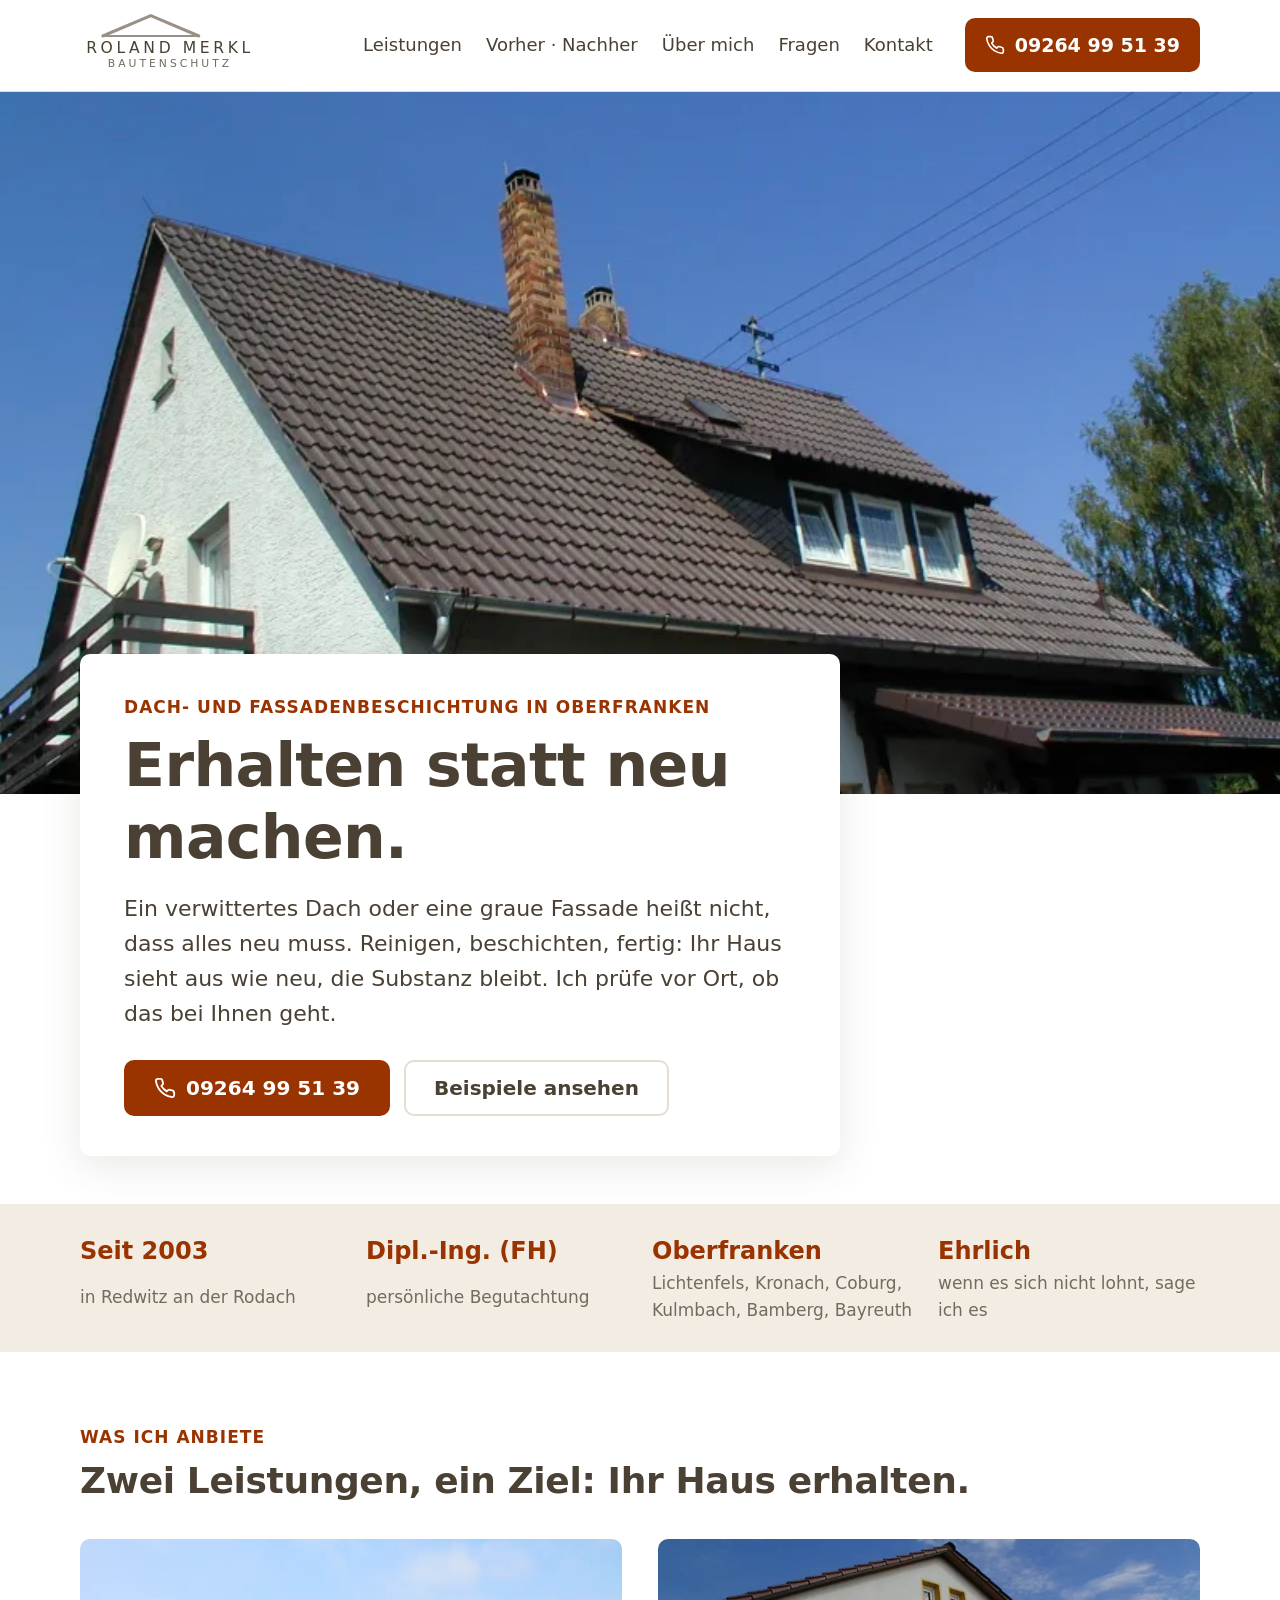
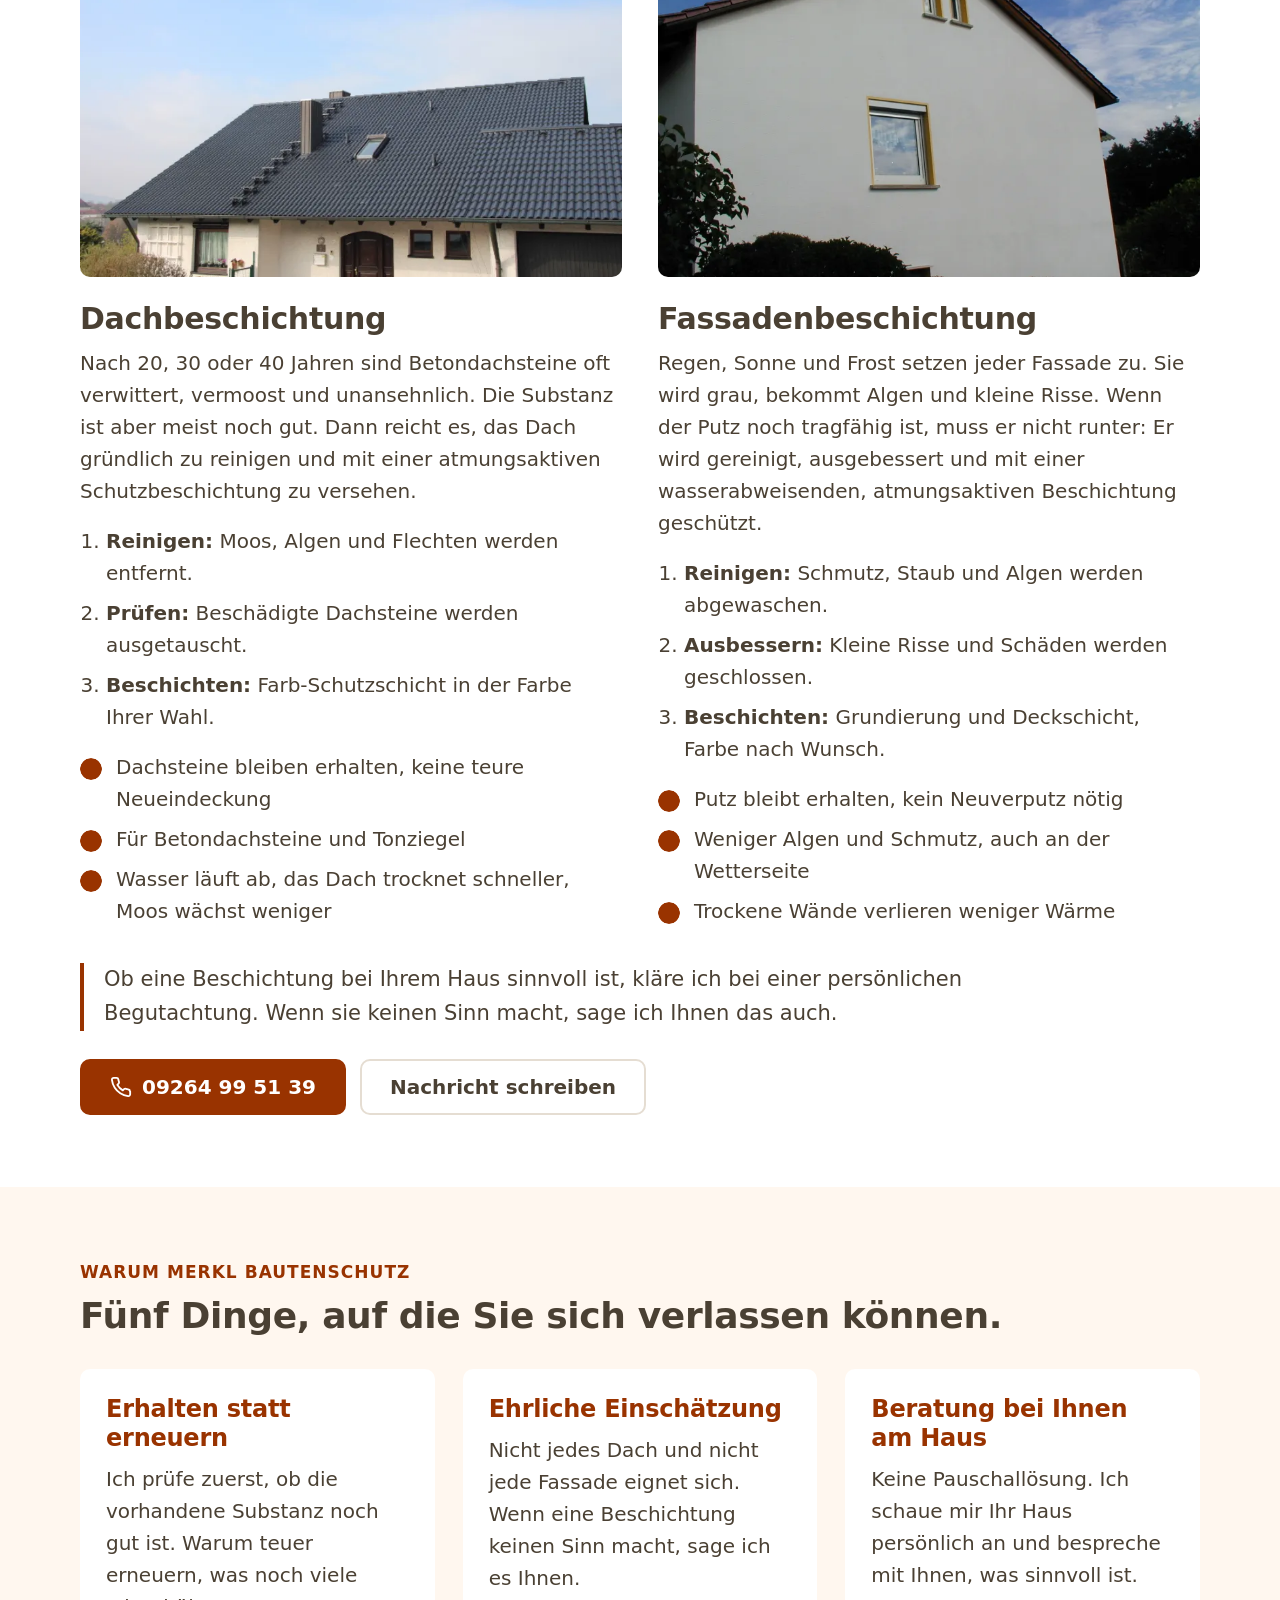
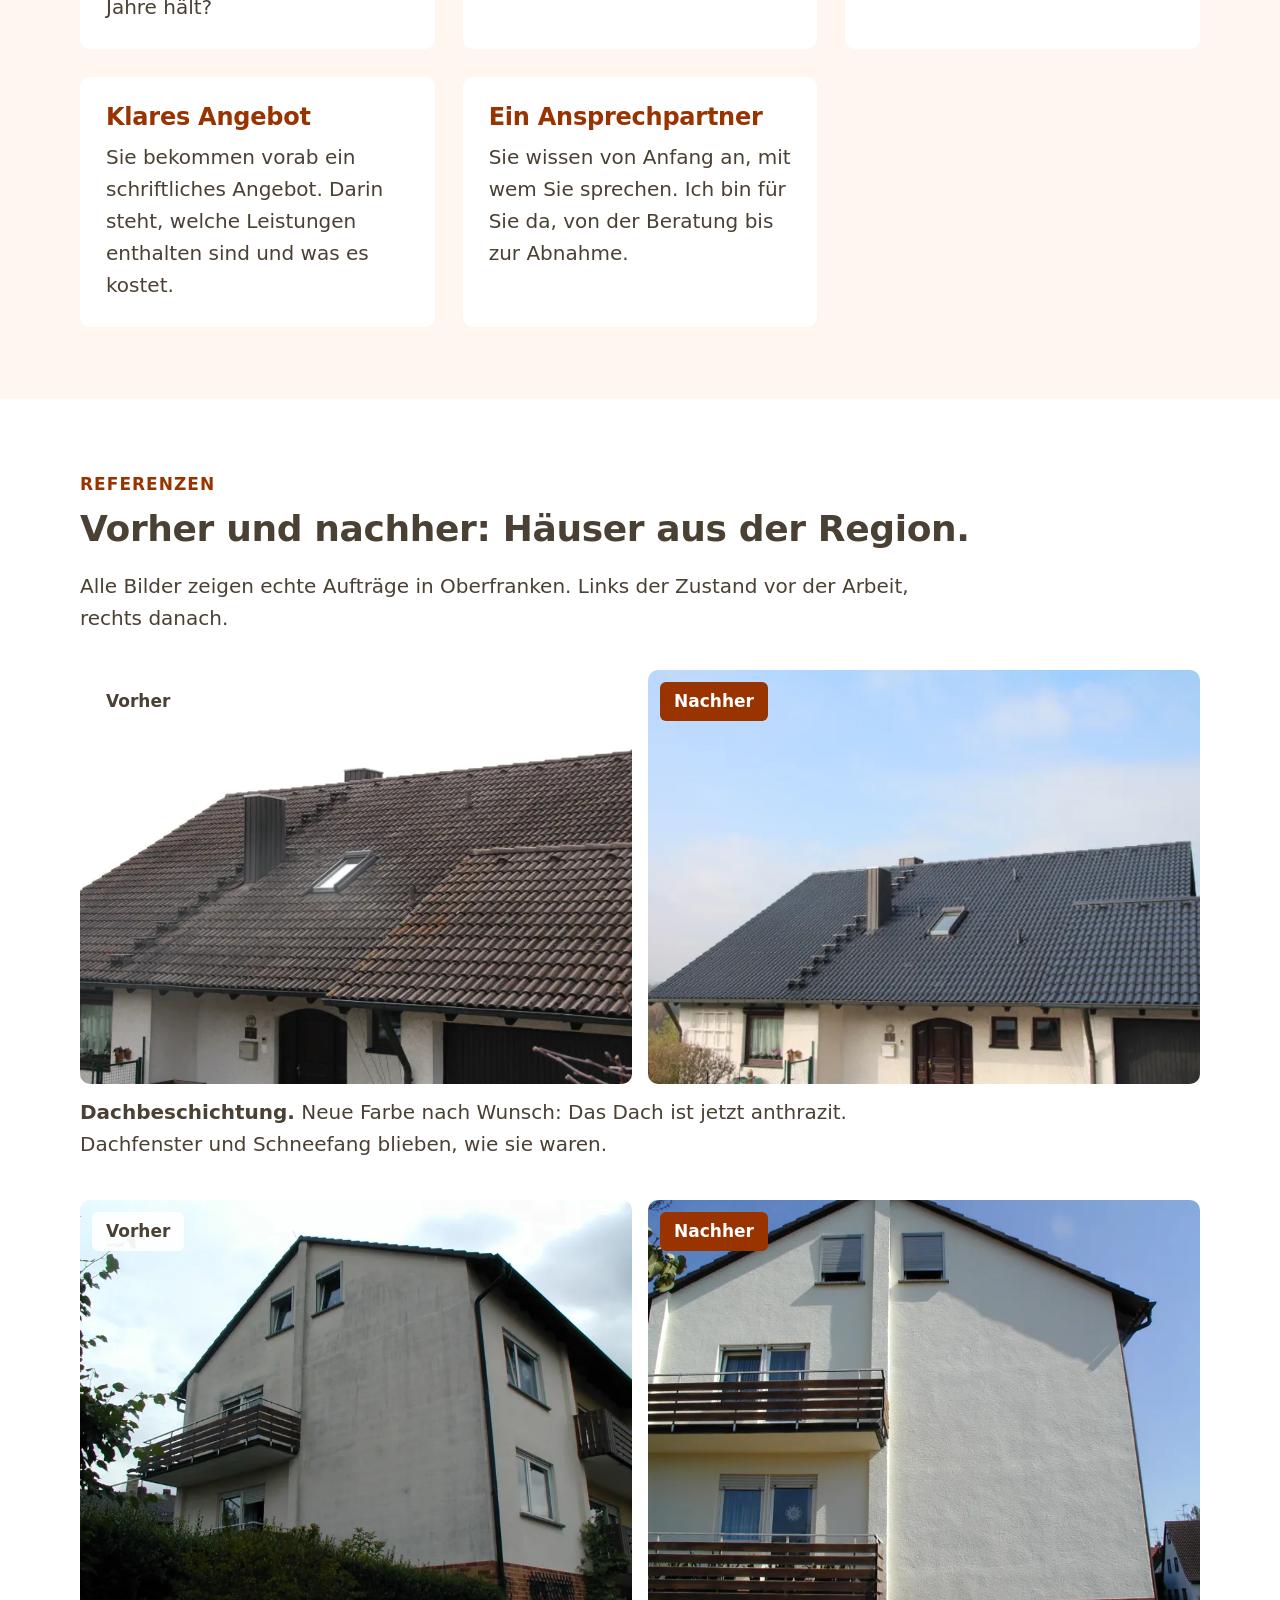
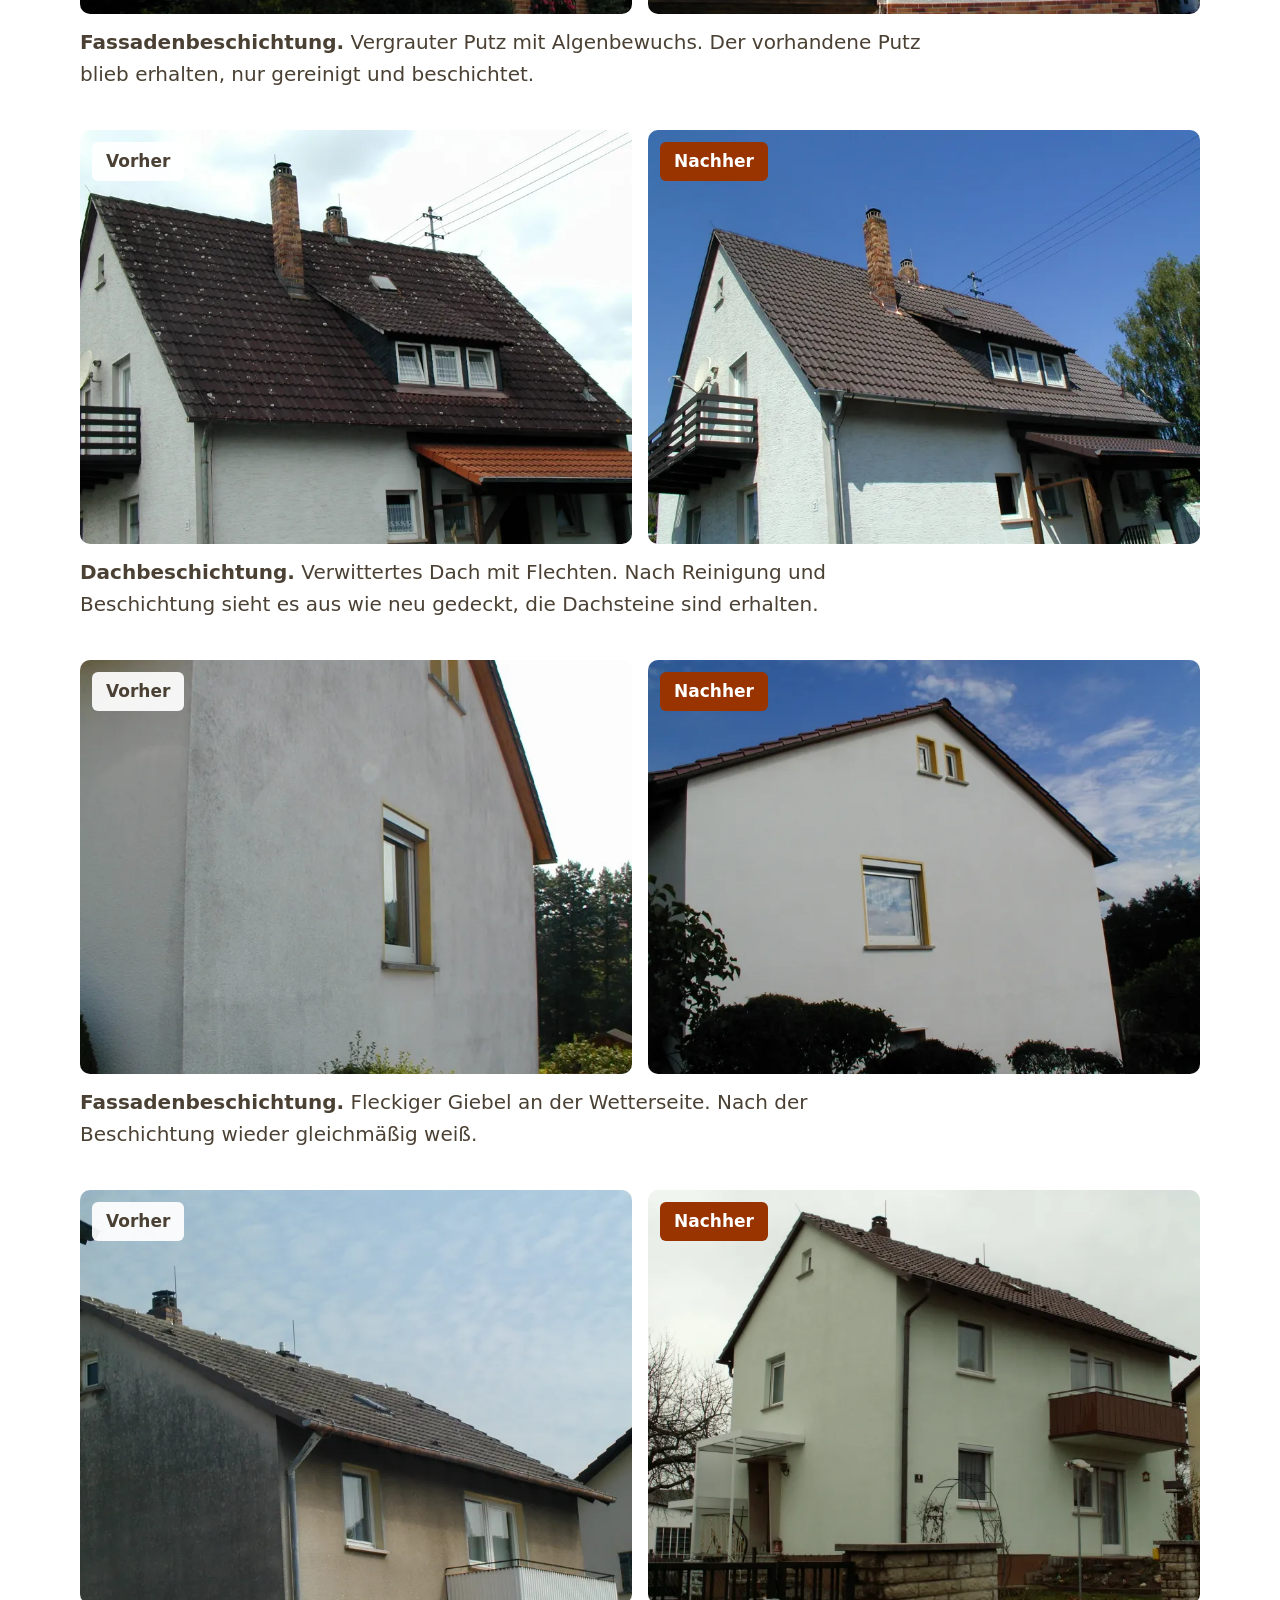
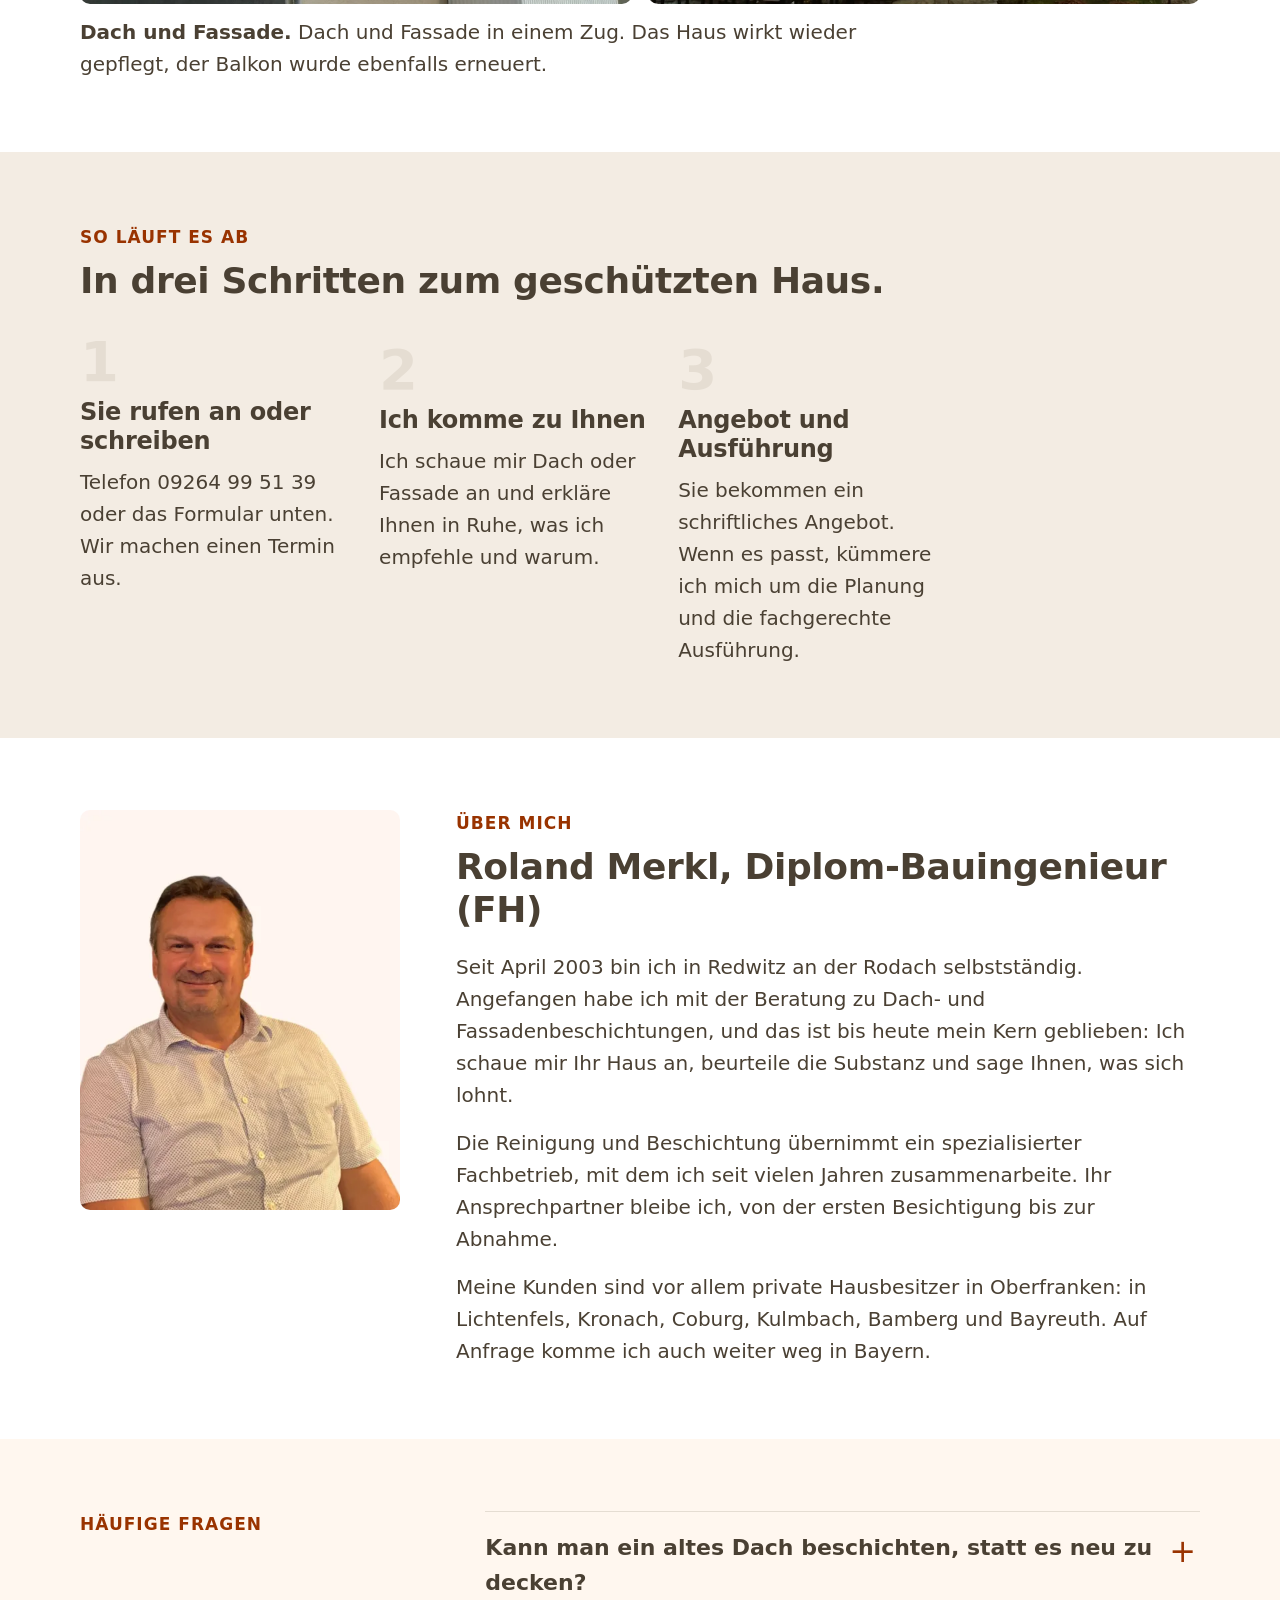
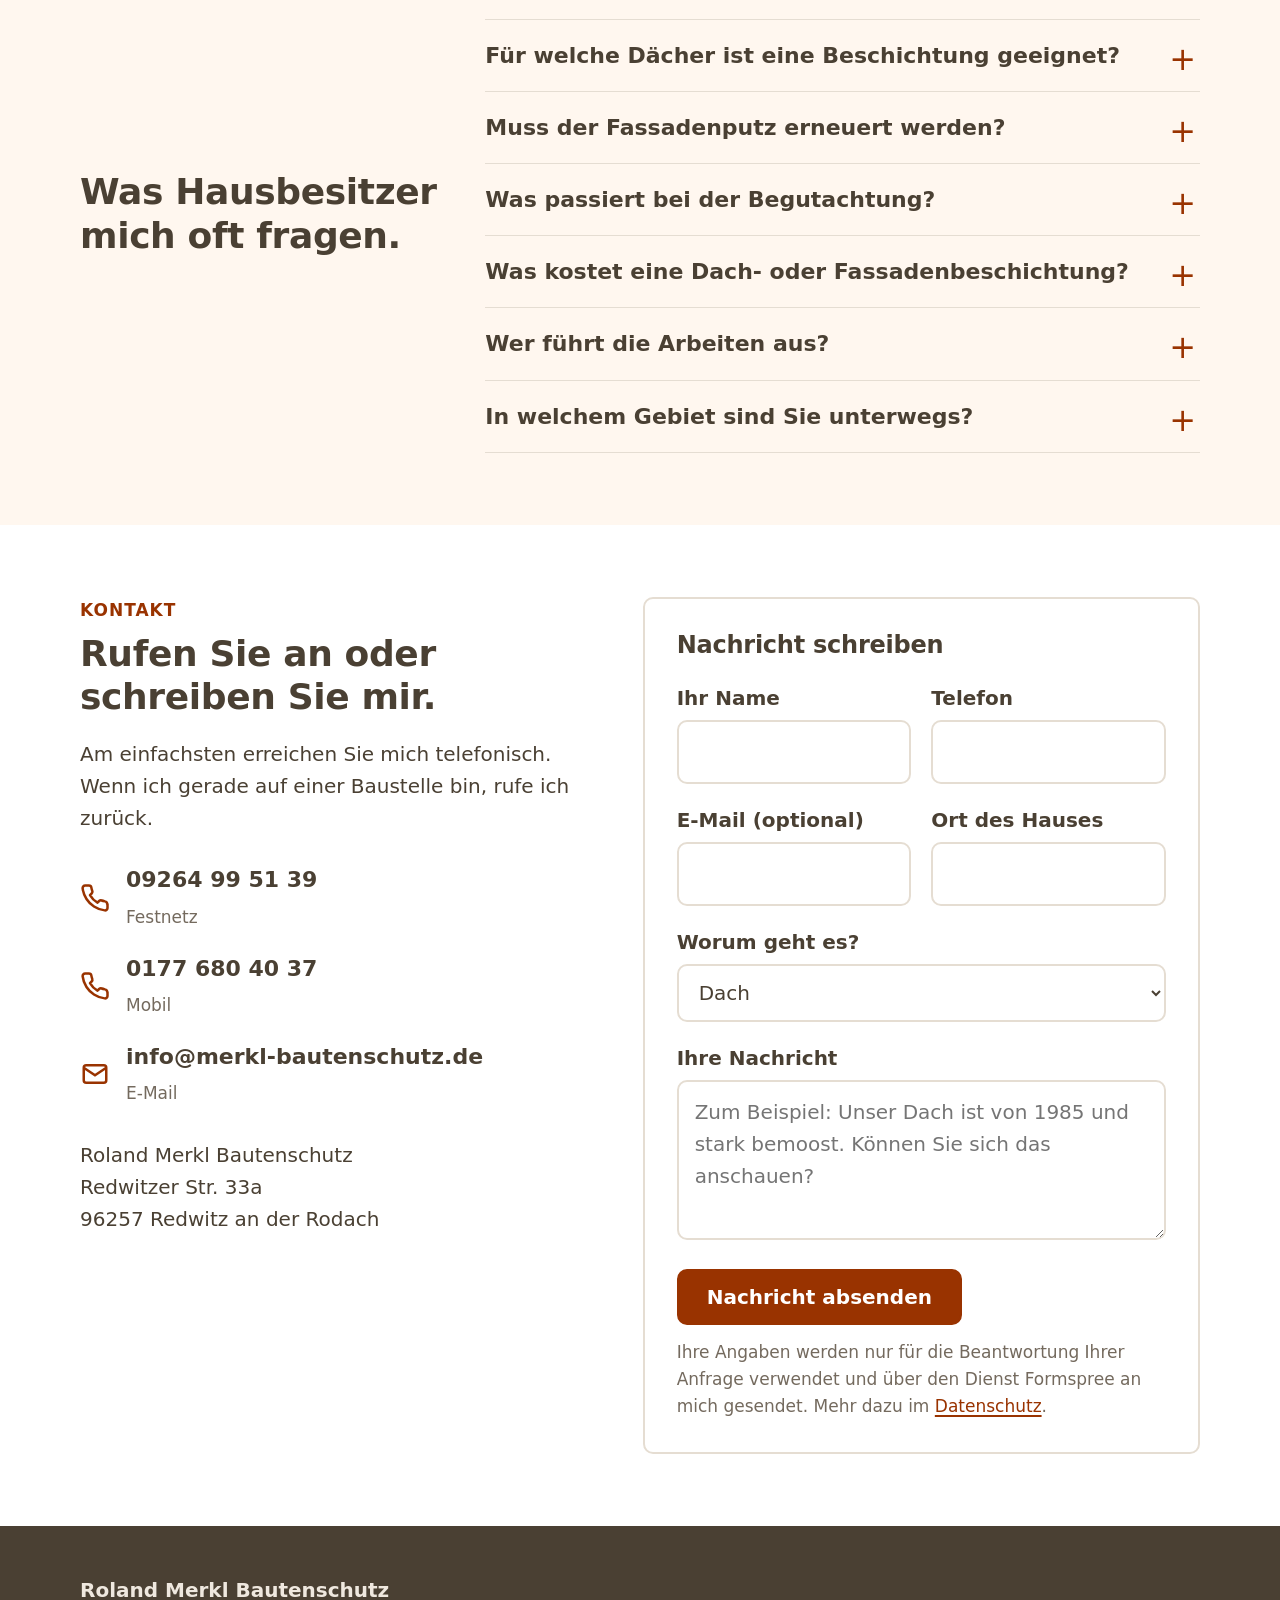
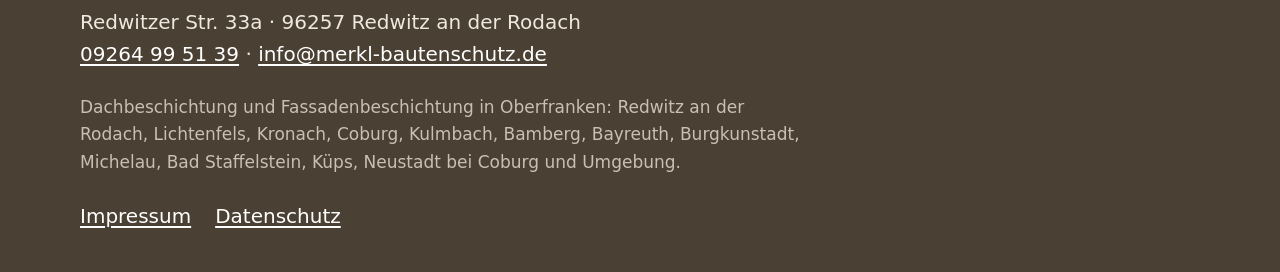
==== commit ed490239: "Datenschutz: Hosting GitHub Pages, Formspree-Speicherung, Hinweis am Formular" ====
--- a/index.html
+++ b/index.html
@@ -2,7 +2,8 @@
 <html lang="de">
 <head>
 <meta charset="utf-8">
-<meta name="robots" content="noindex">
+<meta http-equiv="Content-Security-Policy" content="default-src 'none'; img-src 'self' data:; style-src 'self' 'unsafe-inline'; script-src 'sha256-AmbSSdo9TE48MB6pvb5VAvlEgaH/fbxw1ADgWi79ufY='; connect-src https://formspree.io; form-action 'self' https://formspree.io; base-uri 'self'">
+<meta name="referrer" content="strict-origin-when-cross-origin">
 <meta name="viewport" content="width=device-width, initial-scale=1">
 <title>Dachbeschichtung und Fassadenbeschichtung in Oberfranken · Roland Merkl Bautenschutz</title>
 <meta name="description" content="Dach und Fassade erhalten statt teuer erneuern: Dachbeschichtung und Fassadenbeschichtung in Oberfranken (Lichtenfels, Kronach, Coburg, Kulmbach, Bamberg, Bayreuth). Persönliche Begutachtung durch Diplom-Bauingenieur Roland Merkl, Redwitz. Tel. 09264 99 51 39.">
@@ -299,7 +300,7 @@
       <input type="hidden" name="_subject" value="Anfrage über merkl-bautenschutz.de">
       <input type="text" name="_gotcha" tabindex="-1" autocomplete="off" aria-hidden="true" style="position:absolute;left:-9999px">
       <button class="knopf rot" type="submit">Nachricht absenden</button>
-      <p class="klein formular-hinweis">Ihre Angaben werden nur für die Beantwortung Ihrer Anfrage verwendet.</p>
+      <p class="klein formular-hinweis">Ihre Angaben werden nur für die Beantwortung Ihrer Anfrage verwendet und über den Dienst Formspree an mich gesendet. Mehr dazu im <a href="datenschutz.html">Datenschutz</a>.</p>
     </form>
     <div id="gesendet" class="formular" hidden>
       <h3>Vielen Dank.</h3>
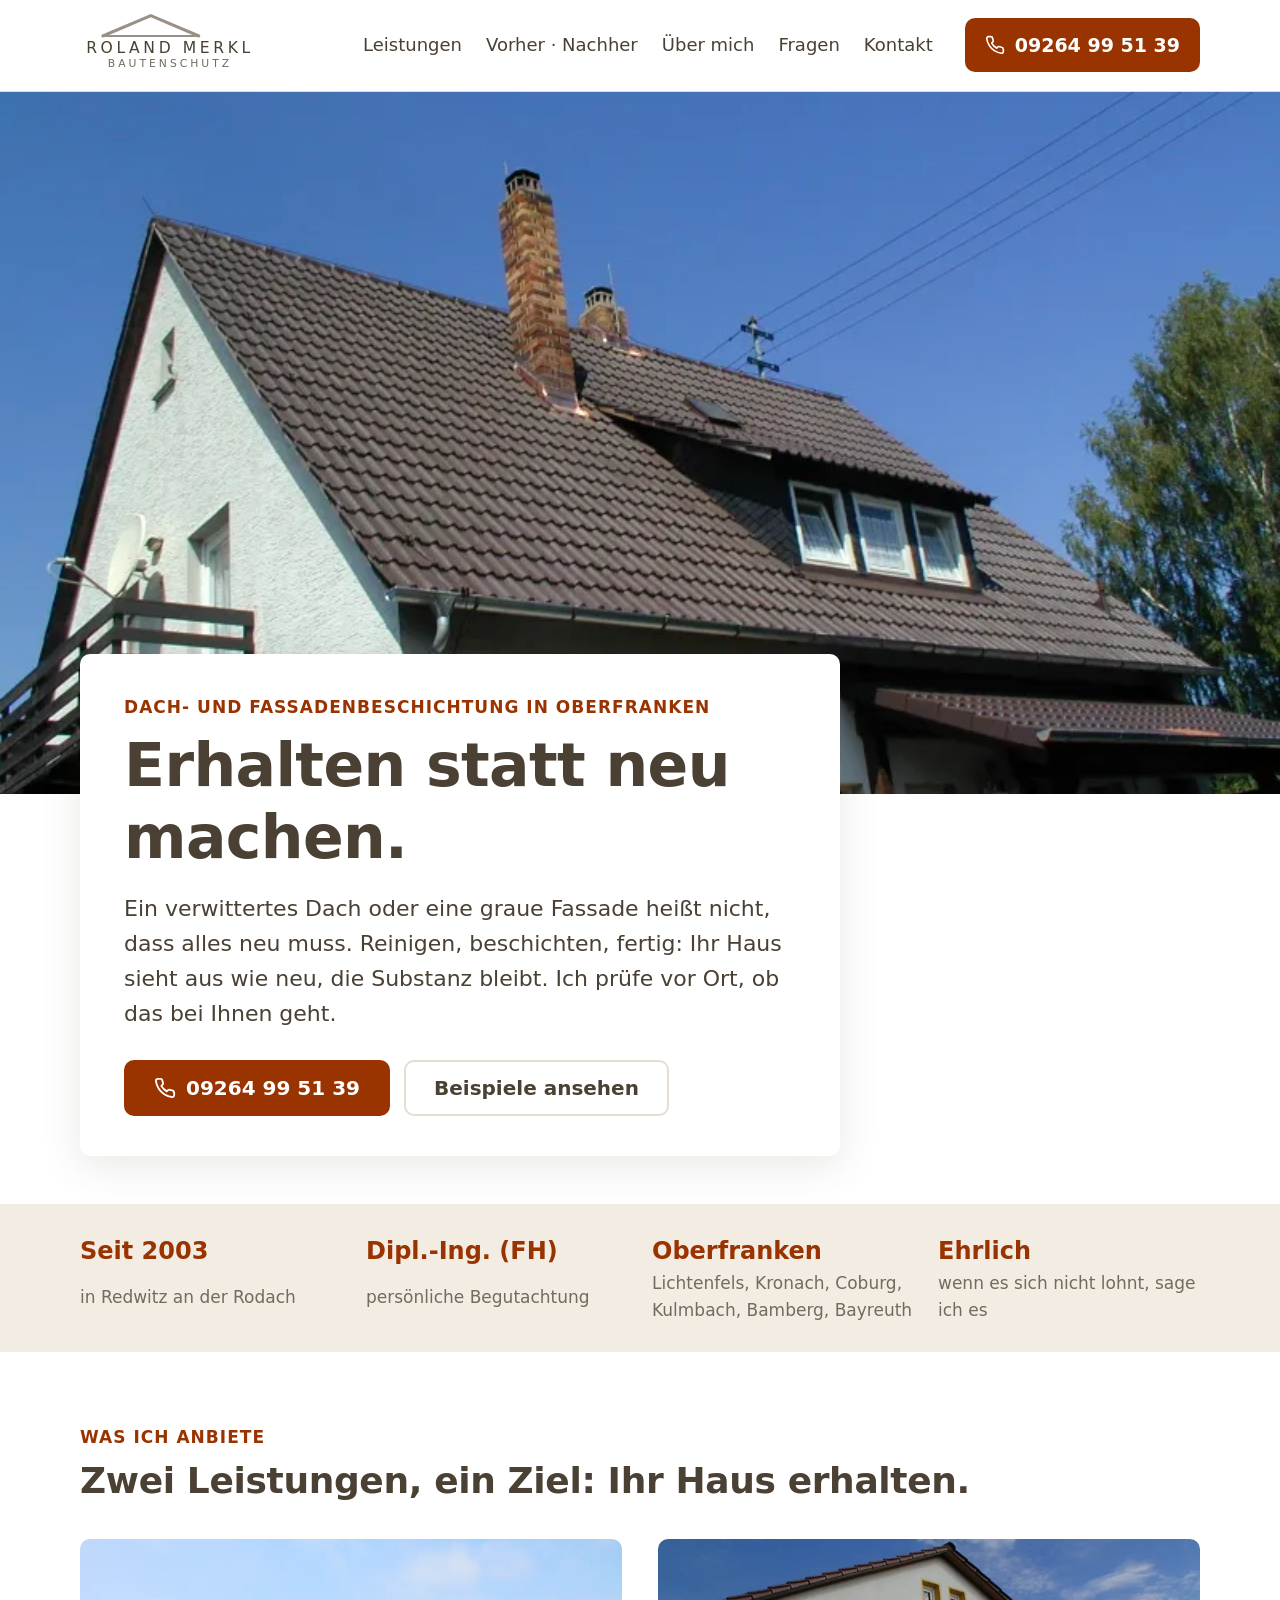
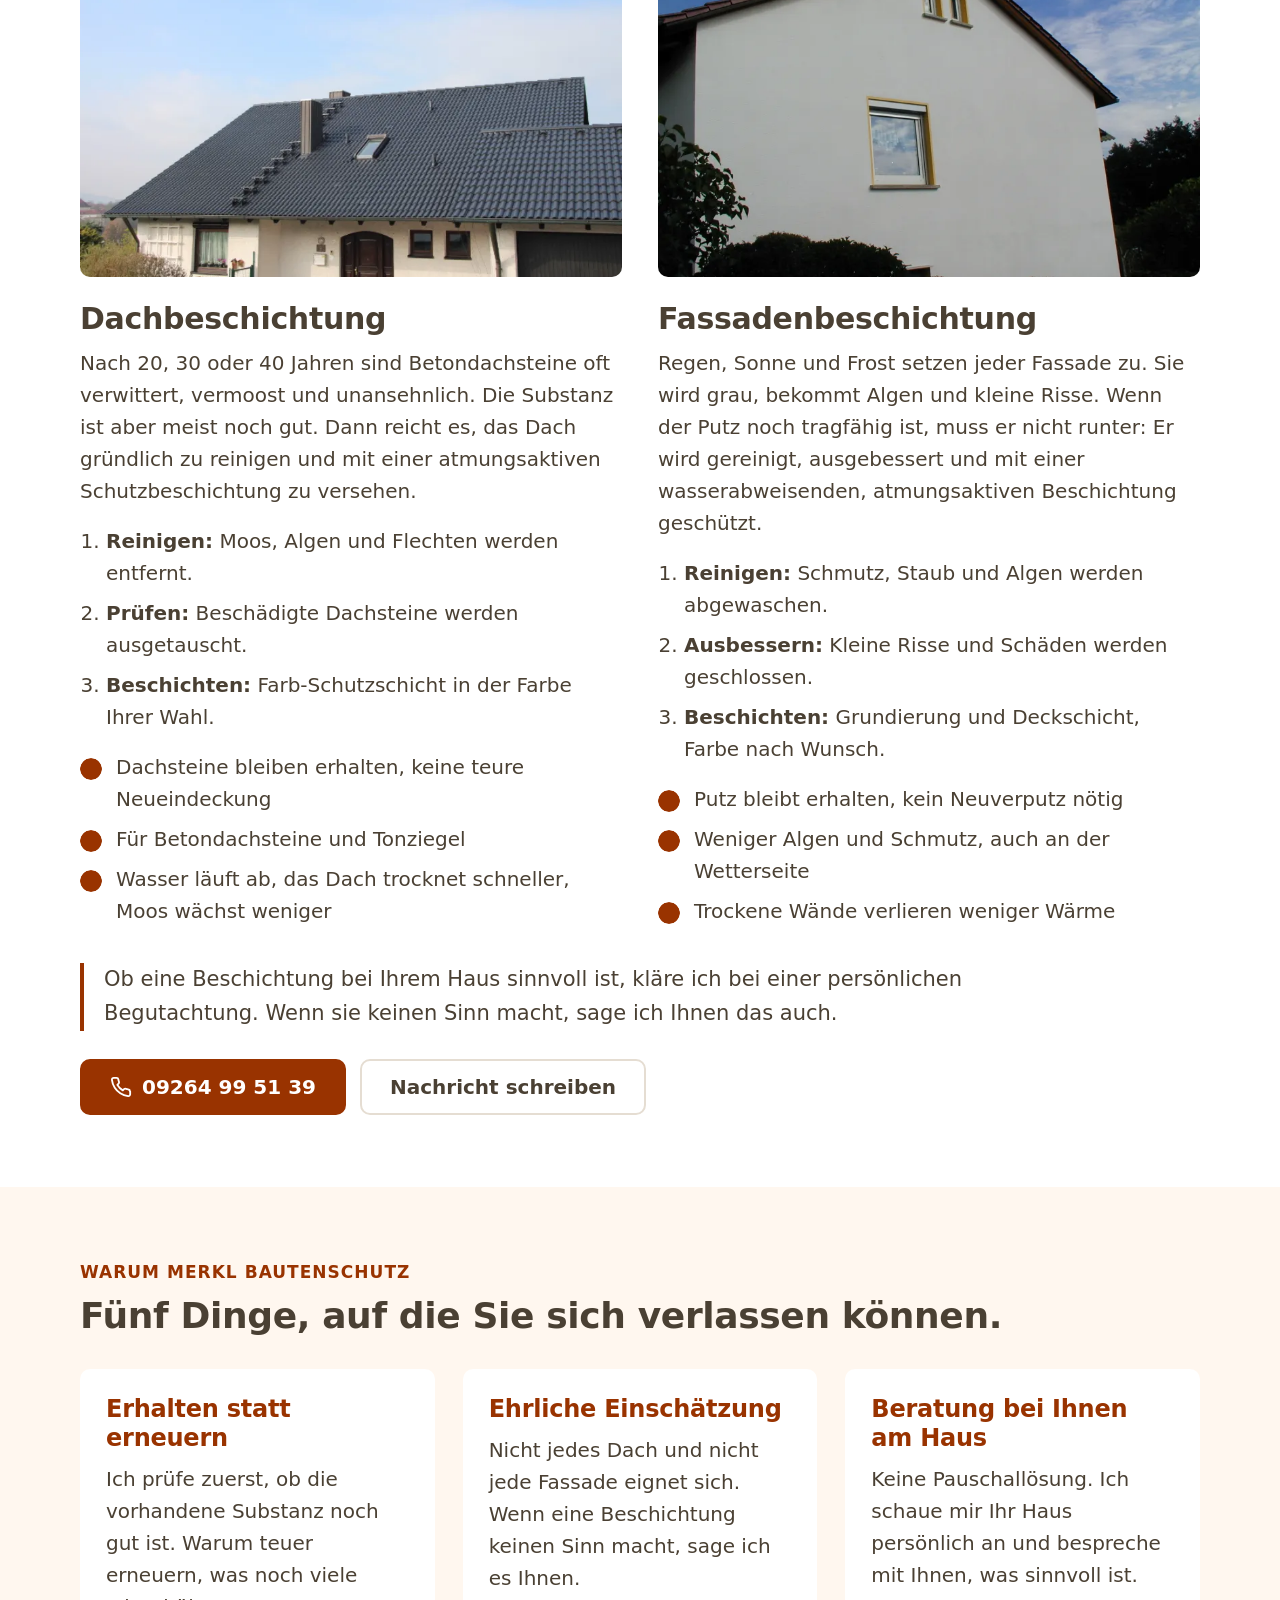
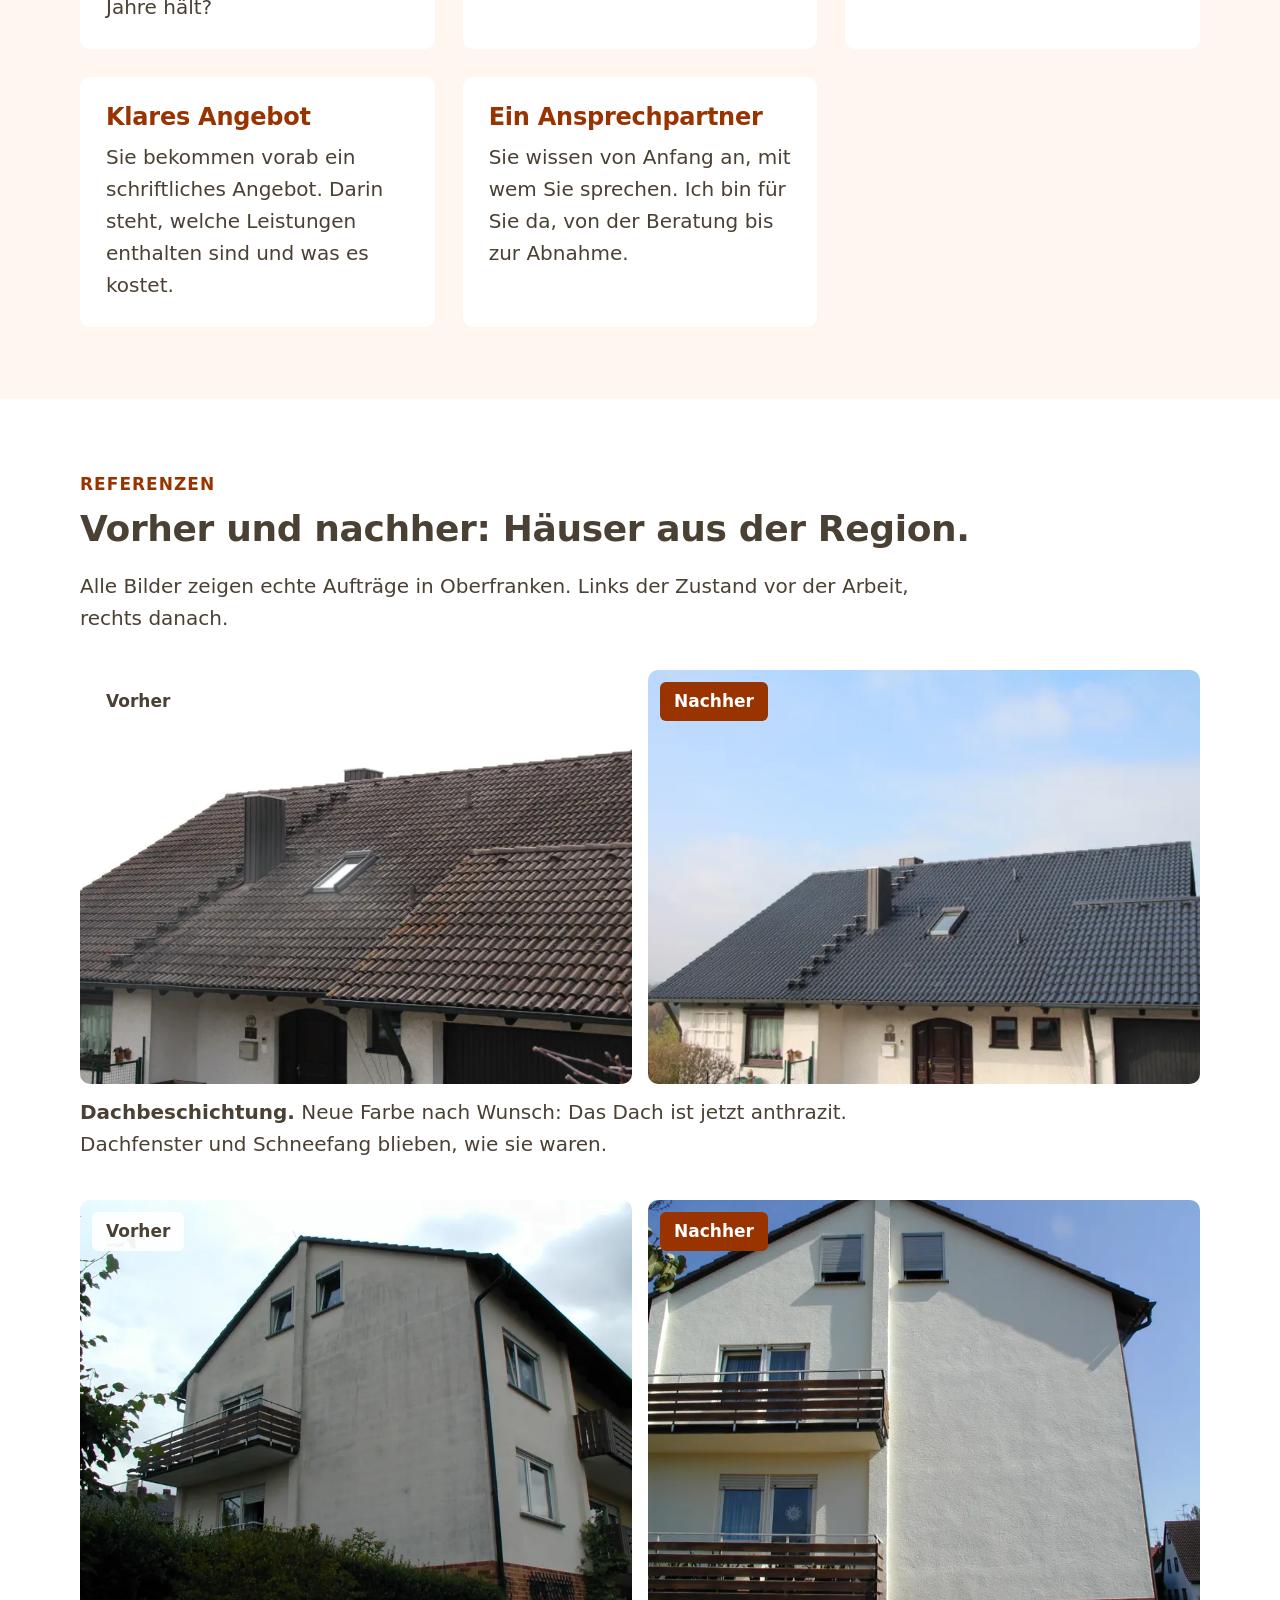
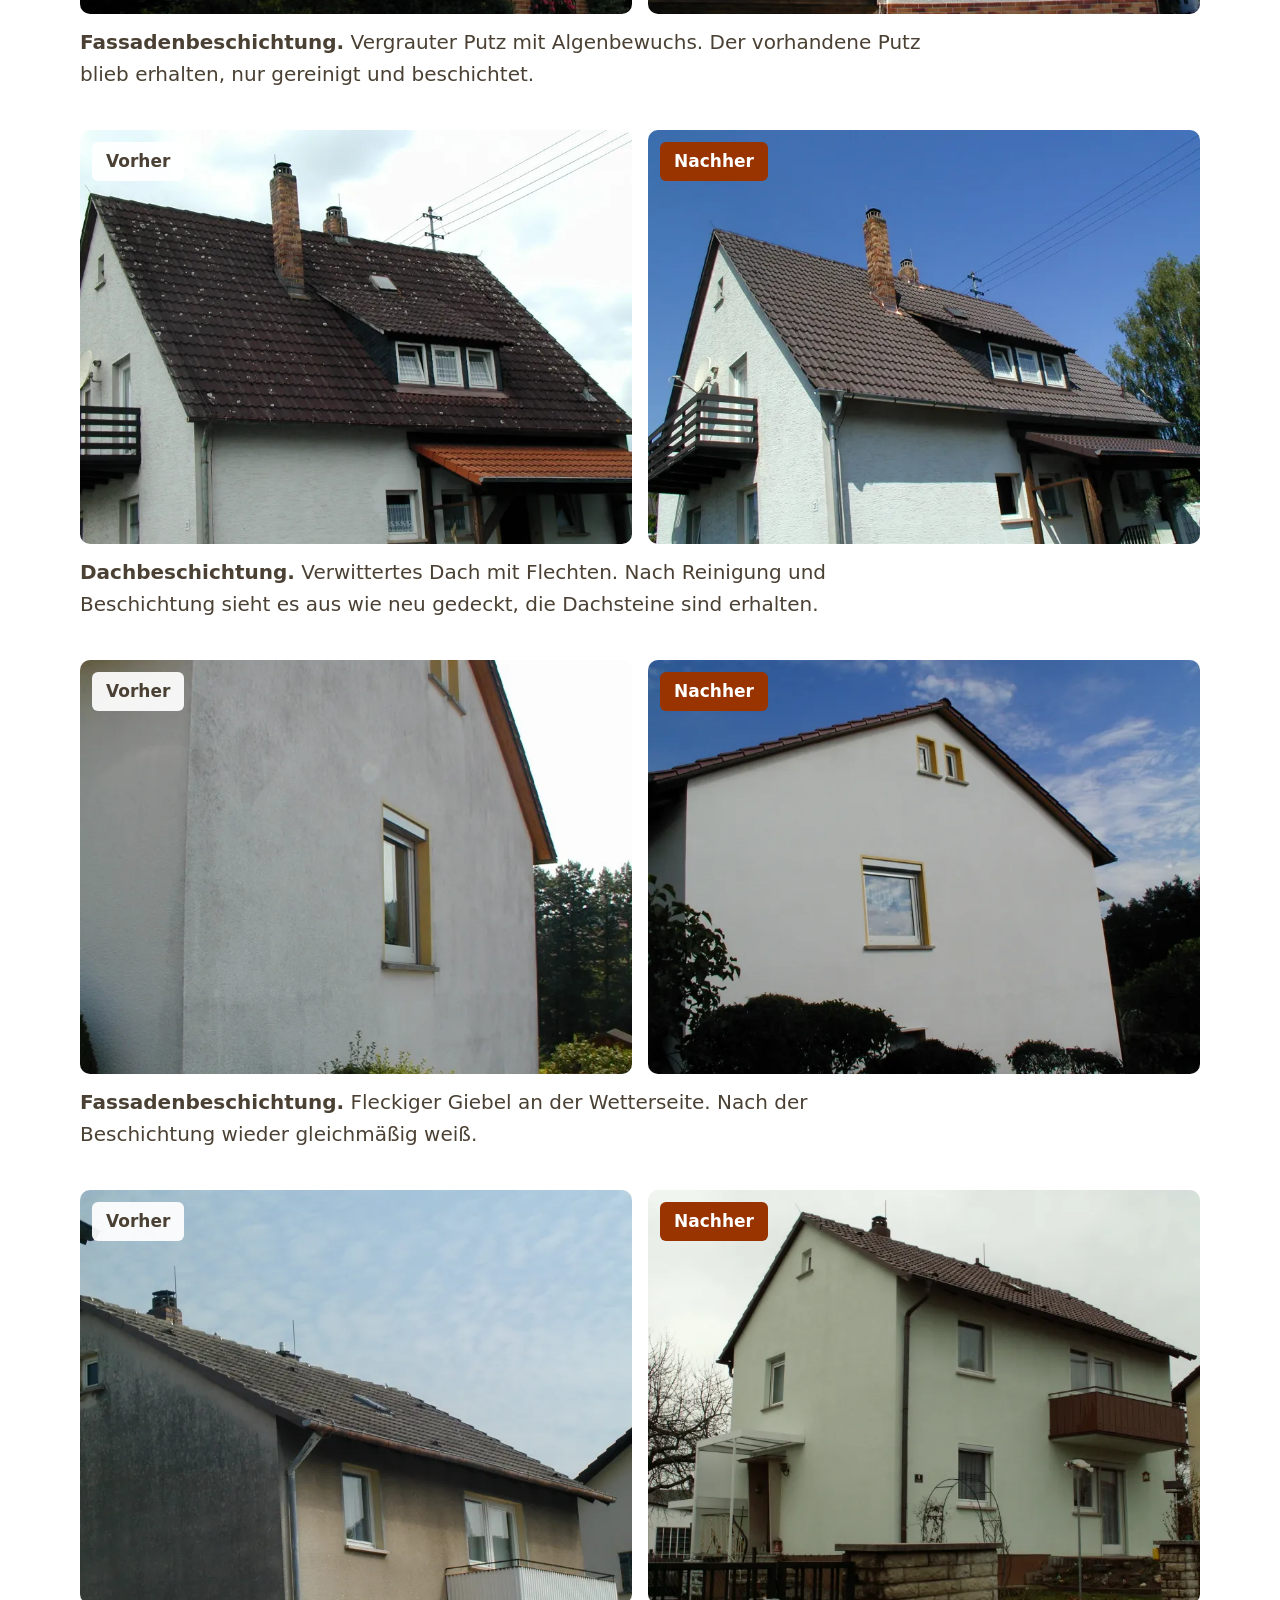
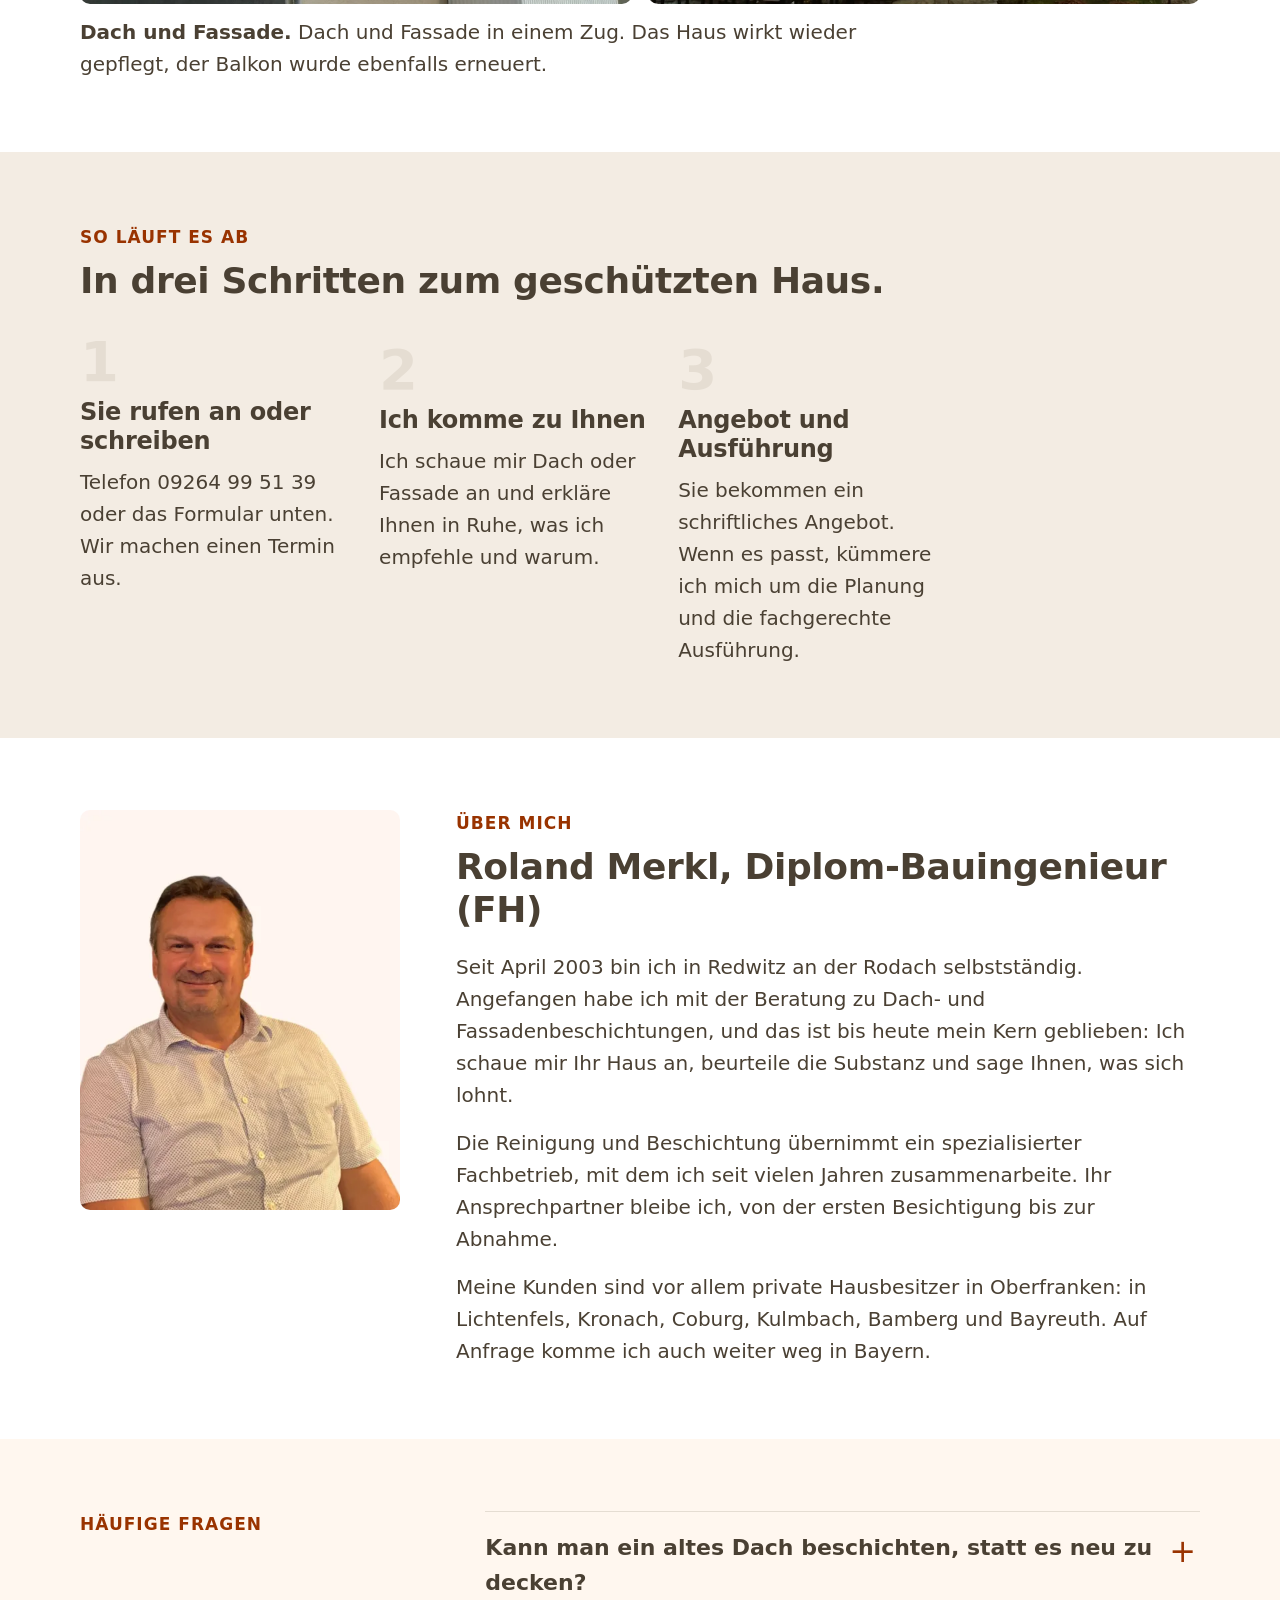
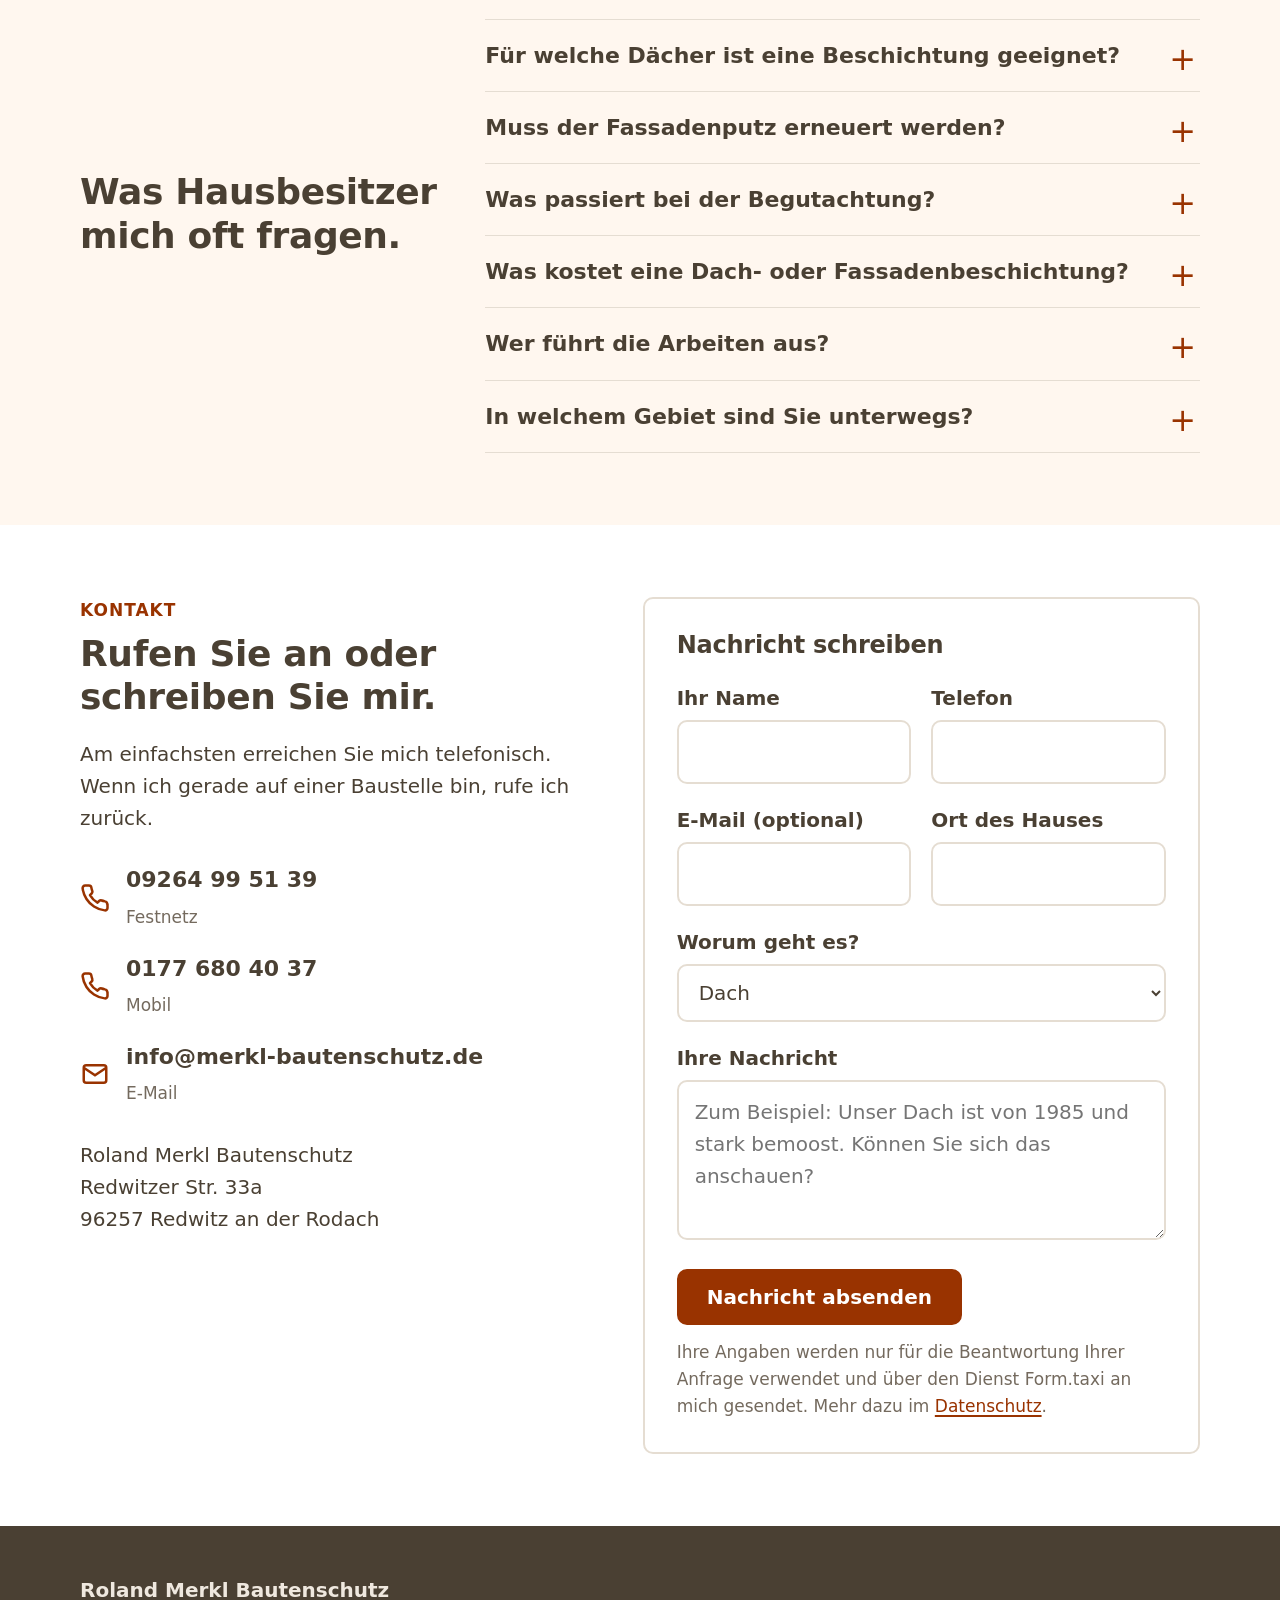
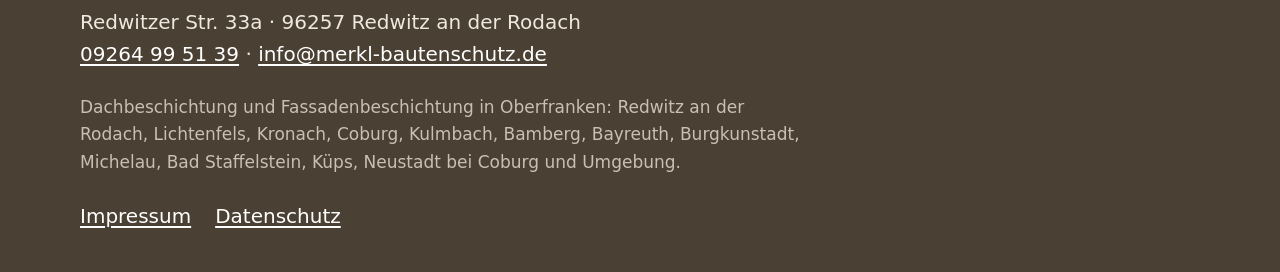
==== commit 7e0db277: "Formular läuft über Form.taxi (EU) statt Formspree" ====
--- a/index.html
+++ b/index.html
@@ -2,7 +2,7 @@
 <html lang="de">
 <head>
 <meta charset="utf-8">
-<meta http-equiv="Content-Security-Policy" content="default-src 'none'; img-src 'self' data:; style-src 'self' 'unsafe-inline'; script-src 'sha256-AmbSSdo9TE48MB6pvb5VAvlEgaH/fbxw1ADgWi79ufY='; connect-src https://formspree.io; form-action 'self' https://formspree.io; base-uri 'self'">
+<meta http-equiv="Content-Security-Policy" content="default-src 'none'; img-src 'self' data:; style-src 'self' 'unsafe-inline'; script-src 'sha256-FeJvtkjgBfuioW7JCXsv/97j+e/yjb3XgODBn69q9mM='; connect-src https://form.taxi; form-action 'self' https://form.taxi; base-uri 'self'">
 <meta name="referrer" content="strict-origin-when-cross-origin">
 <meta name="viewport" content="width=device-width, initial-scale=1">
 <title>Dachbeschichtung und Fassadenbeschichtung in Oberfranken · Roland Merkl Bautenschutz</title>
@@ -300,7 +300,7 @@
       <input type="hidden" name="_subject" value="Anfrage über merkl-bautenschutz.de">
       <input type="text" name="_gotcha" tabindex="-1" autocomplete="off" aria-hidden="true" style="position:absolute;left:-9999px">
       <button class="knopf rot" type="submit">Nachricht absenden</button>
-      <p class="klein formular-hinweis">Ihre Angaben werden nur für die Beantwortung Ihrer Anfrage verwendet und über den Dienst Formspree an mich gesendet. Mehr dazu im <a href="datenschutz.html">Datenschutz</a>.</p>
+      <p class="klein formular-hinweis">Ihre Angaben werden nur für die Beantwortung Ihrer Anfrage verwendet und über den Dienst Form.taxi an mich gesendet. Mehr dazu im <a href="datenschutz.html">Datenschutz</a>.</p>
     </form>
     <div id="gesendet" class="formular" hidden>
       <h3>Vielen Dank.</h3>
@@ -327,8 +327,8 @@
 </footer>
 <div class="anruf-leiste"><a class="knopf rot" href="tel:+499264995139"><svg viewBox="0 0 24 24" fill="none" stroke="currentColor" stroke-width="2" stroke-linecap="round" stroke-linejoin="round" aria-hidden="true"><path d="M22 16.9v3a2 2 0 0 1-2.2 2 19.8 19.8 0 0 1-8.6-3.1 19.5 19.5 0 0 1-6-6A19.8 19.8 0 0 1 2.1 4.2 2 2 0 0 1 4.1 2h3a2 2 0 0 1 2 1.7c.1.9.4 1.8.7 2.6a2 2 0 0 1-.5 2.1L8 9.7a16 16 0 0 0 6 6l1.3-1.3a2 2 0 0 1 2.1-.4c.8.3 1.7.5 2.6.7a2 2 0 0 1 1.7 2z"/></svg>Anrufen · 09264 99 51 39</a></div>
 <script>
-  // Formspree-ID nach dem Anlegen des Formulars eintragen (formspree.io/f/<ID>)
-  const FORMSPREE_ID = 'xbggelde';
+  // Formular-Code von Form.taxi (form.taxi/s/<Code>)
+  const FORMTAXI_CODE = 'qisjzy11';
   const MAIL = 'info@merkl-bautenschutz.de';
   const form = document.querySelector('.formular');
   const sent = document.getElementById('gesendet');
@@ -341,9 +341,9 @@
     const btn = form.querySelector('button[type=submit]');
     btn.disabled = true; btn.textContent = 'Wird gesendet …';
     try {
-      if (!FORMSPREE_ID) throw new Error('keine Formspree-ID');
-      const r = await fetch('https://formspree.io/f/' + FORMSPREE_ID, { method: 'POST', body: d, headers: { Accept: 'application/json' } });
-      if (!r.ok) throw new Error('Status ' + r.status);
+      if (!FORMTAXI_CODE) throw new Error('kein Formular-Code');
+      const r = await fetch('https://form.taxi/s/' + FORMTAXI_CODE, { method: 'POST', body: d, headers: { Accept: 'application/json' } });
+      if (!r.ok || !(await r.json()).success) throw new Error('Status ' + r.status);
       form.hidden = true; sent.hidden = false; sent.scrollIntoView({ block: 'nearest' });
     } catch (err) {
       pre.textContent = asText(d);
